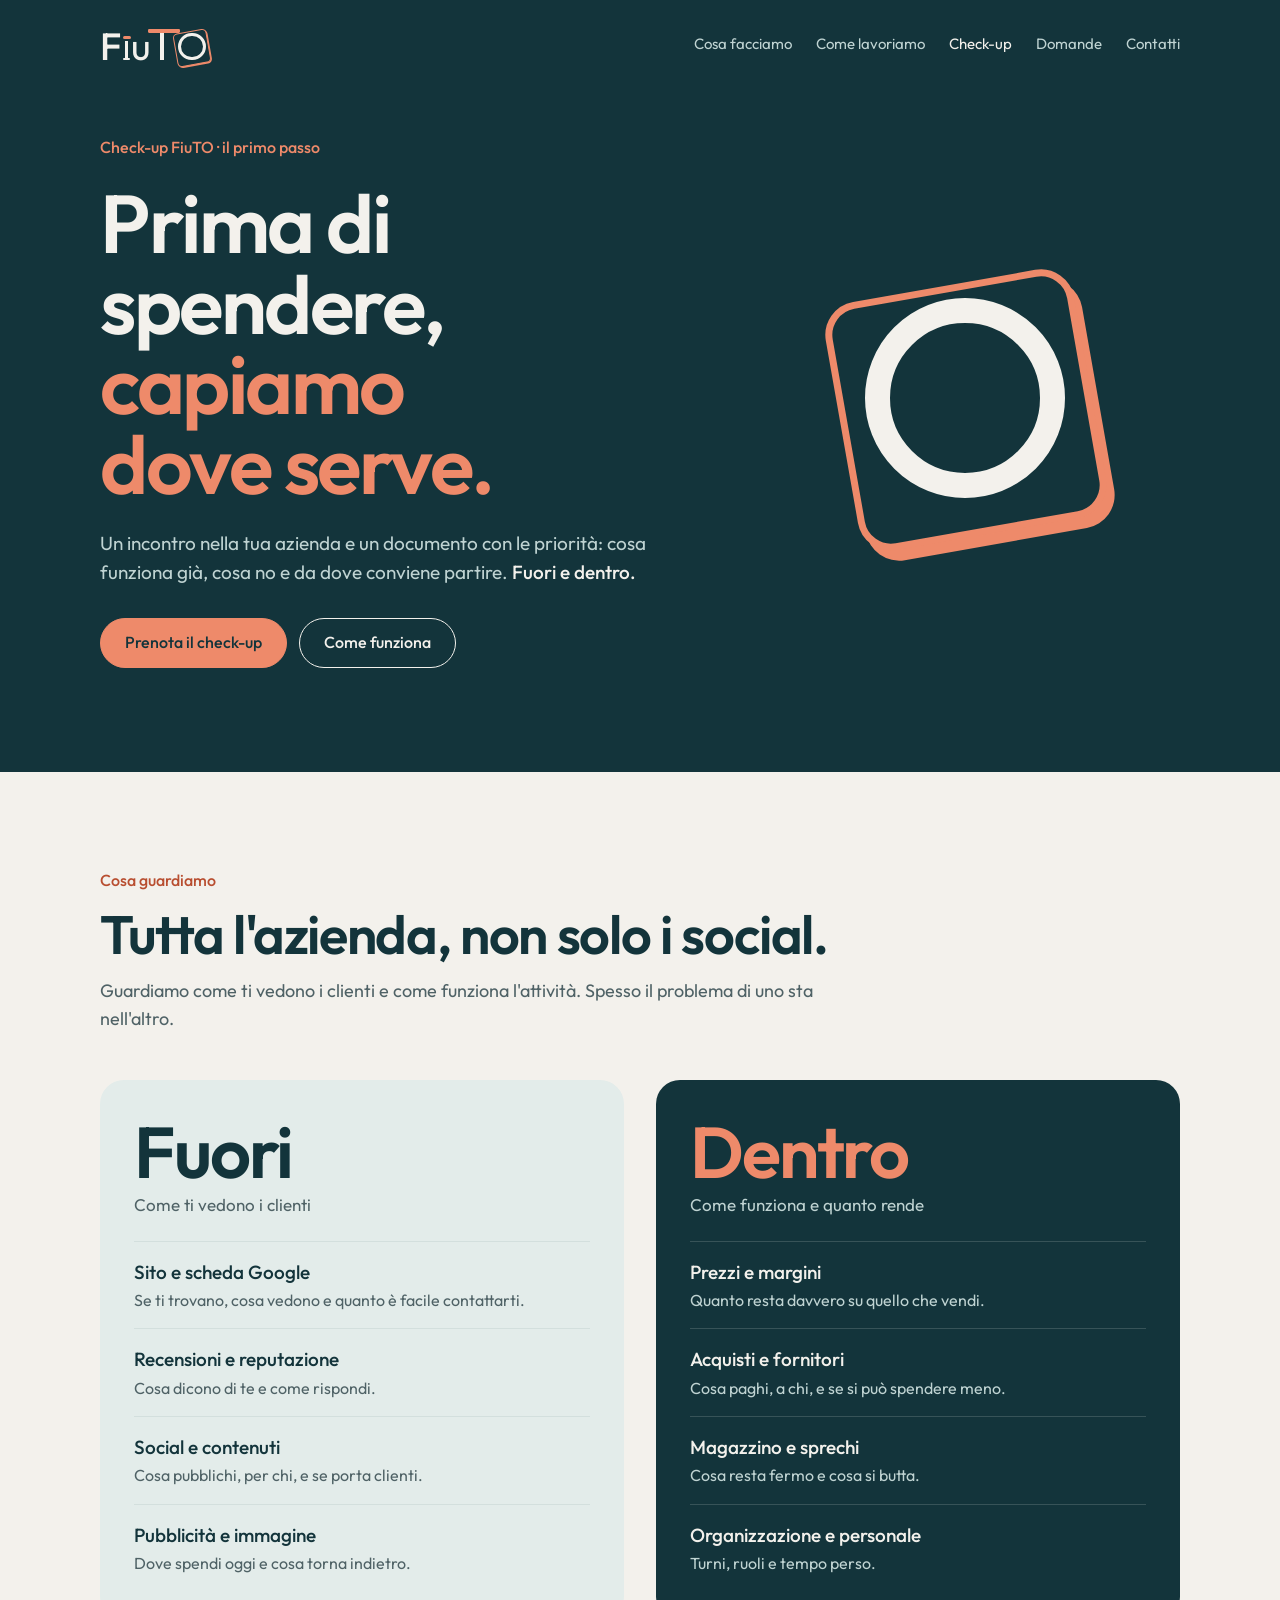
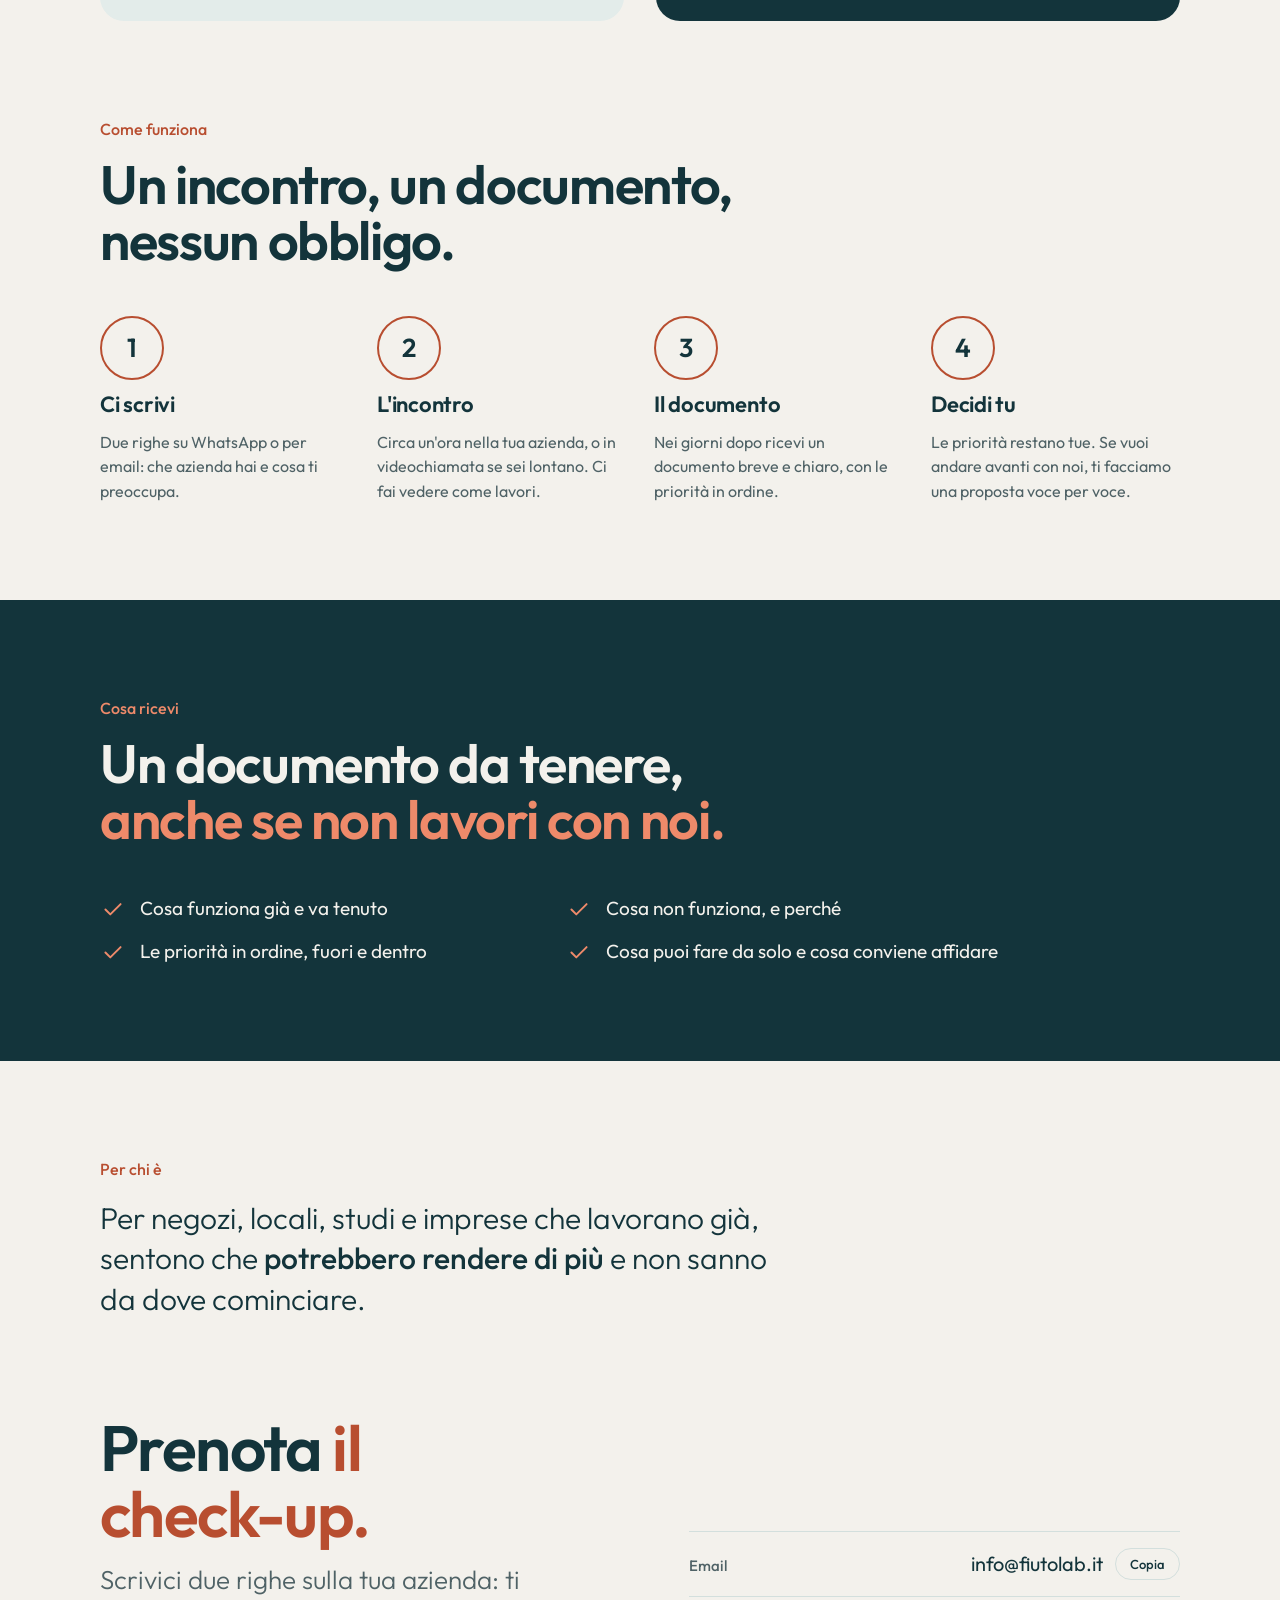
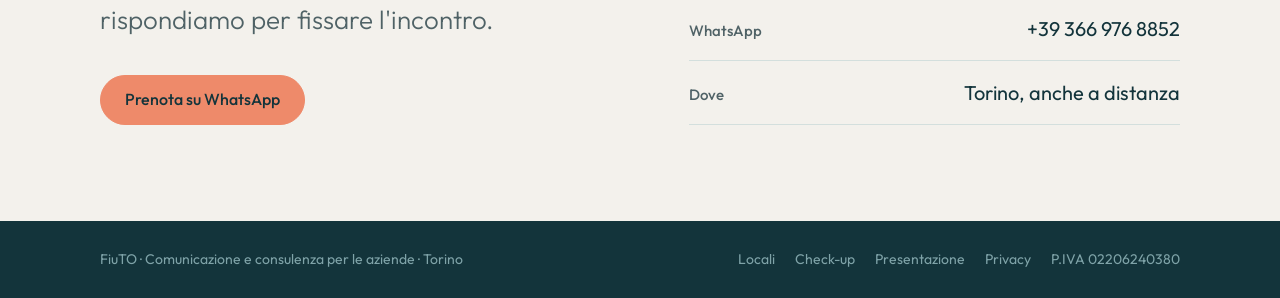
==== check-up/index.html @ 60f0b18d "Add files via upload" ====
<!doctype html>
<html lang="it">
<head>
<meta charset="utf-8">
<meta name="viewport" content="width=device-width, initial-scale=1, viewport-fit=cover">
<title>Check-up FiuTO · Il primo passo per la tua azienda</title>
<meta name="description" content="Il check-up FiuTO: un incontro nella tua azienda e un documento con le priorità. Cosa funziona, cosa no e da dove partire, fuori e dentro.">
<meta name="robots" content="index, follow">
<link rel="canonical" href="https://fiutolab.it/check-up/">
<link rel="icon" href="/favicon.svg" type="image/svg+xml">
<link rel="apple-touch-icon" href="/apple-touch-icon.png">
<meta name="theme-color" content="#13343B">
<meta property="og:type" content="website">
<meta property="og:locale" content="it_IT">
<meta property="og:site_name" content="FiuTO">
<meta property="og:title" content="Check-up FiuTO · Prima di spendere, capiamo dove serve">
<meta property="og:description" content="Un incontro nella tua azienda e un documento con le priorità: cosa funziona, cosa no e da dove partire.">
<meta property="og:url" content="https://fiutolab.it/check-up/">
<meta property="og:image" content="https://fiutolab.it/og-image.png">
<meta property="og:image:width" content="1200">
<meta property="og:image:height" content="630">
<meta name="twitter:card" content="summary_large_image">
<link rel="preconnect" href="https://fonts.bunny.net">
<link href="https://fonts.bunny.net/css?family=outfit:300,400,500,600&display=swap" rel="stylesheet">
<link rel="stylesheet" href="/style.css">
<script data-goatcounter="https://fiutolab.goatcounter.com/count" async src="//gc.zgo.at/count.js"></script>
</head>
<body>
<div class="on-petrol">
<header class="site-header" id="top">
  <div class="wrap">
    <a class="logo" href="/" aria-label="FiuTO, torna alla home">F<span class="lg-i" aria-hidden="true"><span class="stem"></span><span class="base"></span><span class="seat"></span></span><span class="u">u</span><span class="lg-t" aria-hidden="true"><span class="stem"></span><span class="plank"></span></span><span class="lg-o" aria-hidden="true"><span class="shadow"></span><span class="mat"></span><span class="ring"></span></span></a>
    <nav class="nav" aria-label="Pagine">
      <a href="/#fuori-dentro">Cosa facciamo</a>
      <a href="/#metodo">Come lavoriamo</a>
      <a href="/check-up/" aria-current="page">Check-up</a>
      <a href="/#domande">Domande</a>
      <a href="/#contatti">Contatti</a>
    </nav>
    <a class="btn btn-coral btn-sm header-cta" href="https://wa.me/393669768852?text=Ciao%20FiuTO%2C%20vorrei%20prenotare%20il%20check-up" target="_blank" rel="noopener" data-goatcounter-click="WhatsApp · check-up · testata">Prenota</a>
  </div>
</header>

<section class="hero" id="hero">
  <div class="wrap">
    <div class="hero-text">
      <p class="eyebrow">Check-up FiuTO · il primo passo</p>
      <h1>Prima di spendere, <span>capiamo dove serve.</span></h1>
      <p class="intro">Un incontro nella tua azienda e un documento con le priorità: cosa funziona già, cosa no e da dove conviene partire. <strong>Fuori e dentro.</strong></p>
      <div class="actions">
        <a class="btn btn-coral" href="https://wa.me/393669768852?text=Ciao%20FiuTO%2C%20vorrei%20prenotare%20il%20check-up" target="_blank" rel="noopener" data-goatcounter-click="WhatsApp · check-up · apertura">Prenota il check-up</a>
        <a class="btn btn-ghost" href="#come-funziona">Come funziona</a>
      </div>
    </div>
    <div class="hero-mark" aria-hidden="true">
      <span class="lg-o"><span class="shadow"></span><span class="mat"></span><span class="ring"></span></span>
    </div>
  </div>
</section>
</div>

<main>
  <section class="section" id="cosa-guardiamo">
    <div class="wrap">
      <div class="section-head">
        <p class="eyebrow">Cosa guardiamo</p>
        <h2>Tutta l'azienda, non solo i social.</h2>
        <p class="lead">Guardiamo come ti vedono i clienti e come funziona l'attività. Spesso il problema di uno sta nell'altro.</p>
      </div>
      <div class="split">
        <div class="side side-fuori">
          <div class="side-title"><span class="big">Fuori</span><span class="sub">Come ti vedono i clienti</span></div>
          <ul class="svc">
            <li><b>Sito e scheda Google</b><span>Se ti trovano, cosa vedono e quanto è facile contattarti.</span></li>
            <li><b>Recensioni e reputazione</b><span>Cosa dicono di te e come rispondi.</span></li>
            <li><b>Social e contenuti</b><span>Cosa pubblichi, per chi, e se porta clienti.</span></li>
            <li><b>Pubblicità e immagine</b><span>Dove spendi oggi e cosa torna indietro.</span></li>
          </ul>
        </div>
        <div class="side side-dentro">
          <div class="side-title"><span class="big">Dentro</span><span class="sub">Come funziona e quanto rende</span></div>
          <ul class="svc">
            <li><b>Prezzi e margini</b><span>Quanto resta davvero su quello che vendi.</span></li>
            <li><b>Acquisti e fornitori</b><span>Cosa paghi, a chi, e se si può spendere meno.</span></li>
            <li><b>Magazzino e sprechi</b><span>Cosa resta fermo e cosa si butta.</span></li>
            <li><b>Organizzazione e personale</b><span>Turni, ruoli e tempo perso.</span></li>
          </ul>
        </div>
      </div>
    </div>
  </section>

  <section class="section" id="come-funziona" style="padding-top: 0">
    <div class="wrap">
      <div class="section-head">
        <p class="eyebrow">Come funziona</p>
        <h2>Un incontro, un documento, nessun obbligo.</h2>
      </div>
      <ol class="steps">
        <li><span class="num">1</span><h3>Ci scrivi</h3><p>Due righe su WhatsApp o per email: che azienda hai e cosa ti preoccupa.</p></li>
        <li><span class="num">2</span><h3>L'incontro</h3><p>Circa un'ora nella tua azienda, o in videochiamata se sei lontano. Ci fai vedere come lavori.</p></li>
        <li><span class="num">3</span><h3>Il documento</h3><p>Nei giorni dopo ricevi un documento breve e chiaro, con le priorità in ordine.</p></li>
        <li><span class="num">4</span><h3>Decidi tu</h3><p>Le priorità restano tue. Se vuoi andare avanti con noi, ti facciamo una proposta voce per voce.</p></li>
      </ol>
    </div>
  </section>

  <section class="section on-petrol" id="cosa-ricevi">
    <div class="wrap">
      <div class="section-head">
        <p class="eyebrow">Cosa ricevi</p>
        <h2>Un documento da tenere, <span>anche se non lavori con noi.</span></h2>
      </div>
      <ul class="receive">
        <li><svg viewBox="0 0 24 24" fill="none" stroke-width="1.8" stroke-linecap="round" stroke-linejoin="round" aria-hidden="true"><path d="M5 12.5l4.5 4.5L19 7.5"/></svg><span>Cosa funziona già e va tenuto</span></li>
        <li><svg viewBox="0 0 24 24" fill="none" stroke-width="1.8" stroke-linecap="round" stroke-linejoin="round" aria-hidden="true"><path d="M5 12.5l4.5 4.5L19 7.5"/></svg><span>Cosa non funziona, e perché</span></li>
        <li><svg viewBox="0 0 24 24" fill="none" stroke-width="1.8" stroke-linecap="round" stroke-linejoin="round" aria-hidden="true"><path d="M5 12.5l4.5 4.5L19 7.5"/></svg><span>Le priorità in ordine, fuori e dentro</span></li>
        <li><svg viewBox="0 0 24 24" fill="none" stroke-width="1.8" stroke-linecap="round" stroke-linejoin="round" aria-hidden="true"><path d="M5 12.5l4.5 4.5L19 7.5"/></svg><span>Cosa puoi fare da solo e cosa conviene affidare</span></li>
      </ul>
    </div>
  </section>

  <section class="section" id="per-chi">
    <div class="wrap">
      <div class="section-head tight">
        <p class="eyebrow">Per chi è</p>
      </div>
      <p class="for-who">Per negozi, locali, studi e imprese che lavorano già, sentono che <strong>potrebbero rendere di più</strong> e non sanno da dove cominciare.</p>
    </div>
  </section>

  <section class="contact" id="contatti" style="padding-top: 0">
    <div class="wrap">
      <div>
        <h2>Prenota <span>il check-up.</span></h2>
        <p class="offer">Scrivici due righe sulla tua azienda: ti rispondiamo per fissare l'incontro.</p>
        <div class="actions">
          <a class="btn btn-coral" href="https://wa.me/393669768852?text=Ciao%20FiuTO%2C%20vorrei%20prenotare%20il%20check-up" target="_blank" rel="noopener" data-goatcounter-click="WhatsApp · check-up · contatti">Prenota su WhatsApp</a>
        </div>
      </div>
      <ul class="contact-list">
        <li>
          <span class="k">Email</span>
          <span class="v"><a href="mailto:info@fiutolab.it?subject=Check-up%20FiuTO" id="email-addr" data-goatcounter-click="Email · check-up">info@fiutolab.it</a><button class="copy" type="button" id="copy-email" data-goatcounter-click="Copia email · check-up" data-copy="info@fiutolab.it">Copia</button></span>
        </li>
        <li>
          <span class="k">WhatsApp</span>
          <span class="v"><a href="https://wa.me/393669768852?text=Ciao%20FiuTO%2C%20vorrei%20prenotare%20il%20check-up" target="_blank" rel="noopener" data-goatcounter-click="WhatsApp · check-up · numero">+39 366 976 8852</a></span>
        </li>
        <li>
          <span class="k">Dove</span>
          <span class="v">Torino, anche a distanza</span>
        </li>
      </ul>
    </div>
  </section>
</main>

<footer class="site-footer on-petrol">
  <div class="wrap">
    <span>FiuTO · Comunicazione e consulenza per le aziende · Torino</span>
    <nav aria-label="Altre pagine"><a href="/locali/">Locali</a><a href="/check-up/">Check-up</a><a href="/presentazione/">Presentazione</a><a href="/privacy/">Privacy</a><span>P.IVA 02206240380</span></nav>
  </div>
</footer>

<a class="wa-float" id="wa-float" href="https://wa.me/393669768852?text=Ciao%20FiuTO%2C%20vorrei%20prenotare%20il%20check-up" target="_blank" rel="noopener" aria-label="Prenota il check-up su WhatsApp" data-goatcounter-click="WhatsApp · check-up · pulsante fisso"><svg viewBox="0 0 24 24" fill="none" stroke="currentColor" stroke-width="1.8" stroke-linecap="round" stroke-linejoin="round" aria-hidden="true"><path d="M20.5 11.6a8.4 8.4 0 0 1-12.4 7.4L3.5 20.5l1.5-4.4a8.4 8.4 0 1 1 15.5-4.5z"/><path d="M9 8.6c.2-.4.5-.5.8-.5h.5l1 2.2-.6.8a5.6 5.6 0 0 0 2.5 2.5l.8-.6 2.2 1v.5c0 .3-.1.6-.5.8-1.6.9-6.6-2.5-6.7-6.7z"/></svg>Prenota</a>

<script>
(function () {
  var btn = document.getElementById('copy-email');
  if (!btn) return;
  btn.addEventListener('click', function () {
    var text = btn.getAttribute('data-copy');
    var done = function () {
      btn.textContent = 'Copiato';
      setTimeout(function () { btn.textContent = 'Copia'; }, 1800);
    };
    var fallback = function () {
      var el = document.getElementById('email-addr');
      var range = document.createRange();
      range.selectNodeContents(el);
      var sel = window.getSelection();
      sel.removeAllRanges();
      sel.addRange(range);
      btn.textContent = 'Selezionato';
      setTimeout(function () { btn.textContent = 'Copia'; }, 1800);
    };
    try {
      if (navigator.clipboard && navigator.clipboard.writeText) {
        navigator.clipboard.writeText(text).then(done, fallback);
      } else {
        fallback();
      }
    } catch (e) { fallback(); }
  });
})();
(function () {
  var fab = document.getElementById('wa-float');
  var hero = document.getElementById('hero');
  var contact = document.getElementById('contatti');
  if (!fab || !hero || !contact || !('IntersectionObserver' in window)) { if (fab) fab.classList.add('show'); return; }
  var heroVisible = true, contactVisible = false;
  function update() { fab.classList.toggle('show', !heroVisible && !contactVisible); }
  new IntersectionObserver(function (e) { heroVisible = e[0].isIntersecting; update(); }).observe(hero);
  new IntersectionObserver(function (e) { contactVisible = e[0].isIntersecting; update(); }).observe(contact);
})();
</script>
</body>
</html>
---- style.css ----
:root {
  --bg: #F3F1EC;
  --surface: #E3ECEA;
  --fg: #13343B;
  --muted: #4F6266;
  --line: #D3DFDD;
  --accent: #B84E30;
  --petrol: #13343B;
  --petrol-2: #1E4A52;
  --on-petrol: #F3F1EC;
  --on-petrol-muted: #BFD3D2;
  --on-petrol-faint: #7FA3A8;
  --coral: #EE8A6A;
  --coral-strong: #E0734F;
  --font: 'Outfit', 'Avenir Next', 'Segoe UI', sans-serif;
}
@media (prefers-color-scheme: dark) {
  :root:not([data-theme="light"]) {
    --bg: #0E272D; --surface: #183E45; --fg: #F3F1EC; --muted: #BFD3D2; --line: #2A5058;
    --accent: #EE8A6A; --petrol: #13343B; --petrol-2: #1E4A52;
    color-scheme: dark;
  }
}
:root[data-theme="dark"] {
  --bg: #0E272D; --surface: #183E45; --fg: #F3F1EC; --muted: #BFD3D2; --line: #2A5058;
  --accent: #EE8A6A; --petrol: #13343B; --petrol-2: #1E4A52;
  color-scheme: dark;
}

* { box-sizing: border-box; }
html { scroll-behavior: smooth; }
body { margin: 0; background: var(--bg); color: var(--fg); font-family: var(--font); font-size: 17px; line-height: 1.55; -webkit-font-smoothing: antialiased; }
a { color: inherit; }
a:focus-visible, button:focus-visible { outline: 2px solid var(--coral); outline-offset: 3px; border-radius: 4px; }
.wrap { max-width: 1120px; margin: 0 auto; padding-inline: 20px; }
h1, h2, h3 { font-family: var(--font); text-wrap: balance; margin: 0; }
p { margin: 0; }
.eyebrow { font-size: 16px; font-weight: 500; color: var(--accent); }
.on-petrol .eyebrow { color: var(--coral); }

/* ---------- Logo (costruito in CSS) ---------- */
.logo {
  --logo-accent: var(--coral-strong); --logo-bg: var(--bg);
  font-weight: 500; line-height: 1; letter-spacing: -0.02em; white-space: nowrap; color: var(--fg);
  display: inline-block; padding-top: 0.12em; text-decoration: none;
}
.on-petrol .logo, .on-petrol .lg-o { --logo-accent: var(--coral); --logo-bg: var(--petrol); color: var(--on-petrol); }
.logo .u { font-weight: 400; }
.lg-i, .lg-t, .lg-o { position: relative; display: inline-block; }
.lg-i span, .lg-t span, .lg-o span { position: absolute; display: block; }
.lg-i { width: 0.26em; height: 0.64em; height: calc(1ex + 0.14em); margin: 0 -0.02em 0 0.01em; }
.lg-i .stem { left: 0.085em; bottom: 0; width: 0.09em; height: 0.5em; height: 1ex; background: currentColor; }
.lg-i .base { left: 0.035em; bottom: 0; width: 0.19em; height: 0.03em; border-radius: 999px; background: currentColor; }
.lg-i .seat { left: 0.04em; top: 0; width: 0.2em; height: 0.07em; border-radius: 999px; background: var(--logo-accent); }
.lg-t { width: 0.62em; height: 0.81em; height: calc(1cap + 0.11em); margin-right: -0.02em; }
.lg-t .stem { left: 0.26em; bottom: 0; width: 0.1em; height: 0.7em; height: 1cap; background: currentColor; }
.lg-t .plank { left: -0.04em; top: 0; width: 0.82em; height: 0.11em; border-radius: 0.03em; background: var(--logo-accent); }
.lg-o { --logo-accent: var(--coral-strong); --logo-bg: var(--bg); width: 0.72em; height: 0.72em; width: calc(1cap + 0.02em); height: calc(1cap + 0.02em); margin: 0 0.14em -0.01em 0.15em; }
.lg-o .shadow { left: -0.06em; top: -0.015em; width: 0.9em; height: 0.9em; border-radius: 0.12em; background: var(--logo-accent); transform: rotate(-10deg); }
.lg-o .mat { left: -0.09em; top: -0.05em; width: 0.9em; height: 0.9em; border: 0.025em solid var(--logo-accent); border-radius: 0.12em; background: var(--logo-bg); transform: rotate(-10deg); }
.lg-o .ring { inset: 0; border: 0.09em solid currentColor; border-radius: 50%; }

/* ---------- Superfici ---------- */
.on-petrol { background: var(--petrol); color: var(--on-petrol); }

/* ---------- Header ---------- */
.site-header { padding-block: 22px; }
.site-header .wrap { display: flex; align-items: center; justify-content: space-between; gap: 16px 32px; flex-wrap: wrap; }
.site-header .logo { font-size: 38px; }
.nav { display: flex; gap: 6px 24px; flex-wrap: wrap; font-size: 15px; }
.nav a { text-decoration: none; color: var(--on-petrol-muted); }
.nav a:hover { color: var(--coral); }

/* ---------- Hero ---------- */
.hero { padding-block: 48px 104px; }
.hero .wrap { display: grid; grid-template-columns: minmax(0, 1.4fr) minmax(0, 1fr); gap: 48px; align-items: center; }
.hero-text { display: flex; flex-direction: column; gap: 24px; min-width: 0; }
.hero h1 { font-weight: 600; font-size: clamp(42px, 6.6vw, 82px); line-height: 0.98; letter-spacing: -0.03em; }
.hero h1 span { color: var(--coral); }
.hero .intro { max-width: 56ch; color: var(--on-petrol-muted); font-size: 19px; }
.hero .intro strong { color: var(--on-petrol); font-weight: 500; }
.actions { display: flex; flex-wrap: wrap; gap: 12px; padding-top: 6px; }
.btn { display: inline-flex; align-items: center; min-height: 50px; padding: 0 24px; border-radius: 999px; font-family: var(--font); font-size: 16px; font-weight: 500; text-decoration: none; border: 1.5px solid currentColor; cursor: pointer; }
.btn-coral { background: var(--coral); border-color: var(--coral); color: var(--petrol); }
.btn-coral:hover { background: #F4A487; border-color: #F4A487; }
.btn-ghost { background: transparent; }
.btn-ghost:hover { color: var(--coral); }
.hero-mark { display: flex; justify-content: center; align-items: center; min-width: 0; }
.hero-mark .lg-o { font-size: clamp(170px, 24vw, 280px); margin: 0.08em 0.1em 0.1em; transition: transform 0.5s ease; }
.hero-mark:hover .lg-o { transform: rotate(-6deg); }

/* ---------- Sezioni ---------- */
.section { padding-block: 96px; }
.section-head { display: flex; flex-direction: column; gap: 14px; max-width: 780px; margin-bottom: 48px; }
.section-head h2 { font-weight: 600; font-size: clamp(32px, 4.6vw, 54px); line-height: 1.04; letter-spacing: -0.025em; }
.section-head h2 span { color: var(--muted); }
.on-petrol .section-head h2 span { color: var(--coral); }
.section-head .lead { color: var(--muted); max-width: 60ch; font-size: 18px; }
.on-petrol .section-head .lead { color: var(--on-petrol-muted); }

/* Problema */
.cards3 { display: grid; grid-template-columns: repeat(3, minmax(0, 1fr)); gap: 20px; }
.card-dark { background: var(--petrol); color: var(--on-petrol); border-radius: 20px; padding: 30px 28px 32px; display: flex; flex-direction: column; gap: 12px; min-width: 0; }
.card-dark h3 { font-weight: 500; font-size: 24px; }
.card-dark p { color: var(--on-petrol-muted); }
.card-dark svg { width: 40px; height: 40px; stroke: var(--coral); }
.answer { margin-top: 40px; display: flex; flex-direction: column; gap: 8px; border-left: 4px solid var(--accent); padding-left: 24px; max-width: 760px; }
.answer h3 { font-weight: 600; font-size: clamp(24px, 3vw, 32px); letter-spacing: -0.015em; line-height: 1.15; }
.answer p { color: var(--muted); font-size: 18px; }
.coral-word { color: var(--accent); }

/* Fuori e dentro */
.split { display: grid; grid-template-columns: minmax(0, 1fr) minmax(0, 1fr); gap: 32px; align-items: stretch; }
.side { border-radius: 24px; padding: 36px 34px 30px; min-width: 0; }
.side-fuori { background: var(--surface); }
.side-dentro { background: var(--petrol); color: var(--on-petrol); }
.side-title { display: flex; flex-direction: column; gap: 4px; padding-bottom: 18px; margin-bottom: 4px; }
.side-title .big { font-weight: 600; font-size: clamp(48px, 6vw, 72px); line-height: 1; letter-spacing: -0.03em; }
.side-dentro .side-title .big { color: var(--coral); }
.side-title .sub { font-size: 17px; color: var(--muted); }
.side-dentro .side-title .sub { color: var(--on-petrol-muted); }
.svc { list-style: none; margin: 0; padding: 0; }
.svc li { display: flex; flex-direction: column; gap: 2px; padding-block: 16px; border-top: 1px solid var(--line); min-width: 0; }
.side-dentro .svc li { border-top-color: rgba(243, 241, 236, 0.16); }
.svc b { font-weight: 500; font-size: 19px; }
.svc span { color: var(--muted); font-size: 16px; line-height: 1.45; }
.side-dentro .svc span { color: var(--on-petrol-muted); }
.locali { margin-top: 28px; color: var(--muted); max-width: 70ch; }
.locali strong { color: var(--fg); font-weight: 500; }

/* Cosa misuriamo */
.measure { display: grid; grid-template-columns: minmax(0, 0.8fr) minmax(0, 1fr) minmax(0, 1fr); gap: 20px; align-items: stretch; }
.struck { list-style: none; margin: 0; padding: 0; display: flex; flex-direction: column; justify-content: center; gap: 6px; }
.struck li { font-size: clamp(28px, 3.2vw, 38px); font-weight: 500; color: var(--on-petrol-faint); text-decoration: line-through; text-decoration-color: var(--coral); text-decoration-thickness: 3px; }
.metric { background: var(--petrol-2); border-radius: 20px; padding: 30px 28px 32px; display: flex; flex-direction: column; gap: 10px; min-width: 0; }
.metric .sign { font-size: 72px; font-weight: 600; line-height: 1; color: var(--coral); }
.metric h3 { font-weight: 600; font-size: clamp(24px, 2.6vw, 30px); line-height: 1.15; }
.metric p { color: var(--on-petrol-muted); }

/* Come lavoriamo */
.steps { list-style: none; margin: 0; padding: 0; display: grid; grid-template-columns: repeat(4, minmax(0, 1fr)); gap: 28px; }
.steps li { display: flex; flex-direction: column; gap: 12px; min-width: 0; }
.steps .num { width: 64px; height: 64px; border-radius: 50%; border: 2px solid var(--accent); display: grid; place-items: center; font-size: 26px; font-weight: 600; color: var(--fg); }
.steps h3 { font-weight: 600; font-size: 22px; letter-spacing: -0.01em; line-height: 1.15; }
.steps p { color: var(--muted); font-size: 16px; }

/* Pacchetti */
.packs { display: grid; grid-template-columns: repeat(4, minmax(0, 1fr)); gap: 18px; }
.pack { display: flex; flex-direction: column; gap: 10px; background: var(--surface); border-radius: 20px; padding: 26px 24px 28px; min-width: 0; }
.pack .tag { font-size: 14px; font-weight: 600; color: var(--accent); }
.pack h3 { font-weight: 600; font-size: 24px; letter-spacing: -0.015em; line-height: 1.1; }
.pack p { color: var(--muted); font-size: 16px; }
.pack.first { background: var(--petrol); color: var(--on-petrol); }
.pack.first p { color: var(--on-petrol-muted); }
.pack.first .tag { align-self: flex-start; background: var(--coral); color: var(--petrol); padding: 4px 12px; border-radius: 999px; }
.packs-note { margin-top: 28px; color: var(--accent); max-width: 62ch; font-size: 18px; }

/* Perché */
.why { display: grid; grid-template-columns: repeat(3, minmax(0, 1fr)); gap: 20px; }
.why > div { display: flex; flex-direction: column; gap: 10px; background: var(--petrol-2); border-radius: 20px; padding: 30px 28px 32px; min-width: 0; }
.why svg { width: 40px; height: 40px; stroke: var(--coral); }
.why h3 { font-weight: 600; font-size: 26px; letter-spacing: -0.01em; }
.why p { color: var(--on-petrol-muted); }

/* Contatti */
.contact { padding-block: 96px; }
.contact .wrap { display: grid; grid-template-columns: minmax(0, 1.1fr) minmax(0, 1fr); gap: 48px; align-items: end; }
.contact h2 { font-weight: 600; font-size: clamp(36px, 5.2vw, 64px); line-height: 1.02; letter-spacing: -0.025em; }
.contact h2 span { color: var(--accent); }
.contact .offer { font-weight: 300; font-size: clamp(20px, 2.4vw, 26px); color: var(--muted); margin-top: 14px; max-width: 30ch; }
.contact-list { list-style: none; margin: 0; padding: 0; display: flex; flex-direction: column; }
.contact-list li { display: flex; flex-wrap: wrap; align-items: baseline; justify-content: space-between; gap: 6px 16px; padding-block: 16px; border-bottom: 1px solid var(--line); }
.contact-list li:first-child { border-top: 1px solid var(--line); }
.contact-list .k { font-size: 15px; font-weight: 500; color: var(--muted); }
.contact-list .v { font-size: 20px; font-weight: 400; display: flex; align-items: center; gap: 12px; flex-wrap: wrap; min-width: 0; overflow-wrap: anywhere; }
.contact-list .v a { text-decoration: none; }
.contact-list .v a:hover { color: var(--accent); }
.copy { font-family: var(--font); font-size: 13px; font-weight: 500; background: transparent; color: var(--fg); border: 1px solid var(--line); border-radius: 999px; padding: 6px 14px; min-height: 32px; cursor: pointer; }
.copy:hover { border-color: var(--accent); color: var(--accent); }

.site-footer { padding-block: 28px; font-size: 14px; color: var(--on-petrol-faint); }
.site-footer .wrap { display: flex; justify-content: space-between; gap: 8px 24px; flex-wrap: wrap; }

@media (max-width: 900px) {
  .hero .wrap, .split, .contact .wrap, .measure { grid-template-columns: minmax(0, 1fr); }
  .hero-mark { order: -1; justify-content: flex-start; }
  .hero-mark .lg-o { font-size: 140px; margin-left: 0.12em; }
  .packs, .steps { grid-template-columns: repeat(2, minmax(0, 1fr)); }
  .why, .cards3 { grid-template-columns: minmax(0, 1fr); }
  .struck { flex-direction: row; flex-wrap: wrap; justify-content: flex-start; gap: 4px 20px; }
}
@media (max-width: 560px) {
  body { font-size: 16px; }
  .site-header .logo { font-size: 32px; }
  .nav { gap: 6px 16px; font-size: 14px; }
  .hero { padding-block: 24px 72px; }
  .section, .contact { padding-block: 64px; }
  .packs, .steps { grid-template-columns: minmax(0, 1fr); }
  .side { padding: 28px 22px 22px; }
}
@media (prefers-reduced-motion: reduce) {
  html { scroll-behavior: auto; }
  .hero-mark .lg-o { transition: none; }
  .hero-mark:hover .lg-o { transform: none; }
}

/* ---------- Aggiunte: menu mobile, check-up, domande, WhatsApp ---------- */
.header-cta { display: none; }
.btn-sm { min-height: 40px; padding: 0 16px; font-size: 14px; }
.nav a[aria-current="page"] { color: var(--on-petrol); }
@media (max-width: 720px) {
  .nav { display: none; }
  .header-cta { display: inline-flex; }
}
@media (max-width: 560px) {
  .hero-mark { display: none; }
}

.pack-link { margin-top: auto; padding-top: 8px; font-weight: 500; color: var(--coral); text-decoration: none; }
.pack-link:hover { text-decoration: underline; text-underline-offset: 3px; }

/* Domande frequenti */
.faq { display: flex; flex-direction: column; max-width: 820px; border-top: 1px solid var(--line); }
.faq details { border-bottom: 1px solid var(--line); }
.faq summary { list-style: none; cursor: pointer; display: flex; justify-content: space-between; align-items: center; gap: 16px; padding-block: 20px; font-size: 20px; font-weight: 500; line-height: 1.3; }
.faq summary::-webkit-details-marker { display: none; }
.faq summary::after { content: "+"; font-size: 30px; font-weight: 400; color: var(--accent); line-height: 1; flex: none; transition: transform 0.2s ease; }
.faq details[open] summary::after { transform: rotate(45deg); }
.faq summary:focus-visible { outline: 2px solid var(--coral); outline-offset: 4px; border-radius: 4px; }
.faq details p { color: var(--muted); padding-bottom: 22px; max-width: 64ch; }

/* Contatti */
.contact .actions { margin-top: 28px; }

/* Footer */
.site-footer nav { display: flex; flex-wrap: wrap; gap: 6px 20px; }
.site-footer a { color: inherit; text-decoration: none; }
.site-footer a:hover { color: var(--coral); }

/* Pulsante WhatsApp su telefono */
.wa-float {
  position: fixed; z-index: 30;
  right: max(16px, env(safe-area-inset-right, 0px));
  bottom: calc(16px + env(safe-area-inset-bottom, 0px));
  display: none; align-items: center; gap: 8px;
  min-height: 52px; padding: 0 20px 0 16px; border-radius: 999px;
  background: var(--coral); color: var(--petrol); font-weight: 500; font-size: 16px; text-decoration: none;
  box-shadow: 0 8px 24px rgba(10, 30, 35, 0.3);
  opacity: 0; transform: translateY(12px); pointer-events: none;
  transition: opacity 0.25s ease, transform 0.25s ease;
}
.wa-float svg { width: 22px; height: 22px; }
.wa-float.show { opacity: 1; transform: none; pointer-events: auto; }
@media (max-width: 720px) { .wa-float { display: inline-flex; } }
@media (prefers-reduced-motion: reduce) { .wa-float { transition: none; } .faq summary::after { transition: none; } }

/* Pagina check-up */
.receive { list-style: none; margin: 0; padding: 0; display: grid; grid-template-columns: repeat(2, minmax(0, 1fr)); gap: 16px 32px; max-width: 900px; }
.receive li { display: flex; gap: 14px; align-items: flex-start; font-size: 19px; line-height: 1.4; min-width: 0; }
.receive svg { width: 26px; height: 26px; flex: none; stroke: var(--coral); margin-top: 1px; }
.for-who { font-size: clamp(22px, 2.6vw, 30px); font-weight: 300; line-height: 1.35; max-width: 34ch; }
.for-who strong { font-weight: 500; }
.hero-note { font-size: 15px; color: var(--on-petrol-faint); }
@media (max-width: 720px) { .receive { grid-template-columns: minmax(0, 1fr); } }

/* Pagina 404 */
.notfound { min-height: 70vh; display: flex; align-items: center; }
.notfound > .wrap { width: 100%; }
.section-head.tight { margin-bottom: 16px; }

/* Pagina locali */
.signals { grid-template-columns: repeat(3, minmax(0, 1fr)); }
.signals .card-dark { justify-content: center; min-height: 140px; }
.signals .card-dark h3 { font-size: 21px; line-height: 1.3; }
.locali a { color: var(--accent); font-weight: 500; }
@media (max-width: 900px) { .signals { grid-template-columns: repeat(2, minmax(0, 1fr)); } }
@media (max-width: 560px) { .signals { grid-template-columns: minmax(0, 1fr); } .signals .card-dark { min-height: 0; } }

/* Pagina privacy */
.prose { max-width: 720px; display: flex; flex-direction: column; gap: 14px; }
.prose h2 { font-weight: 600; font-size: 24px; letter-spacing: -0.01em; margin-top: 22px; }
.prose h2:first-child { margin-top: 0; }
.prose p { color: var(--muted); }
.prose a { color: var(--accent); }
.prose .updated { margin-top: 24px; font-size: 14px; }
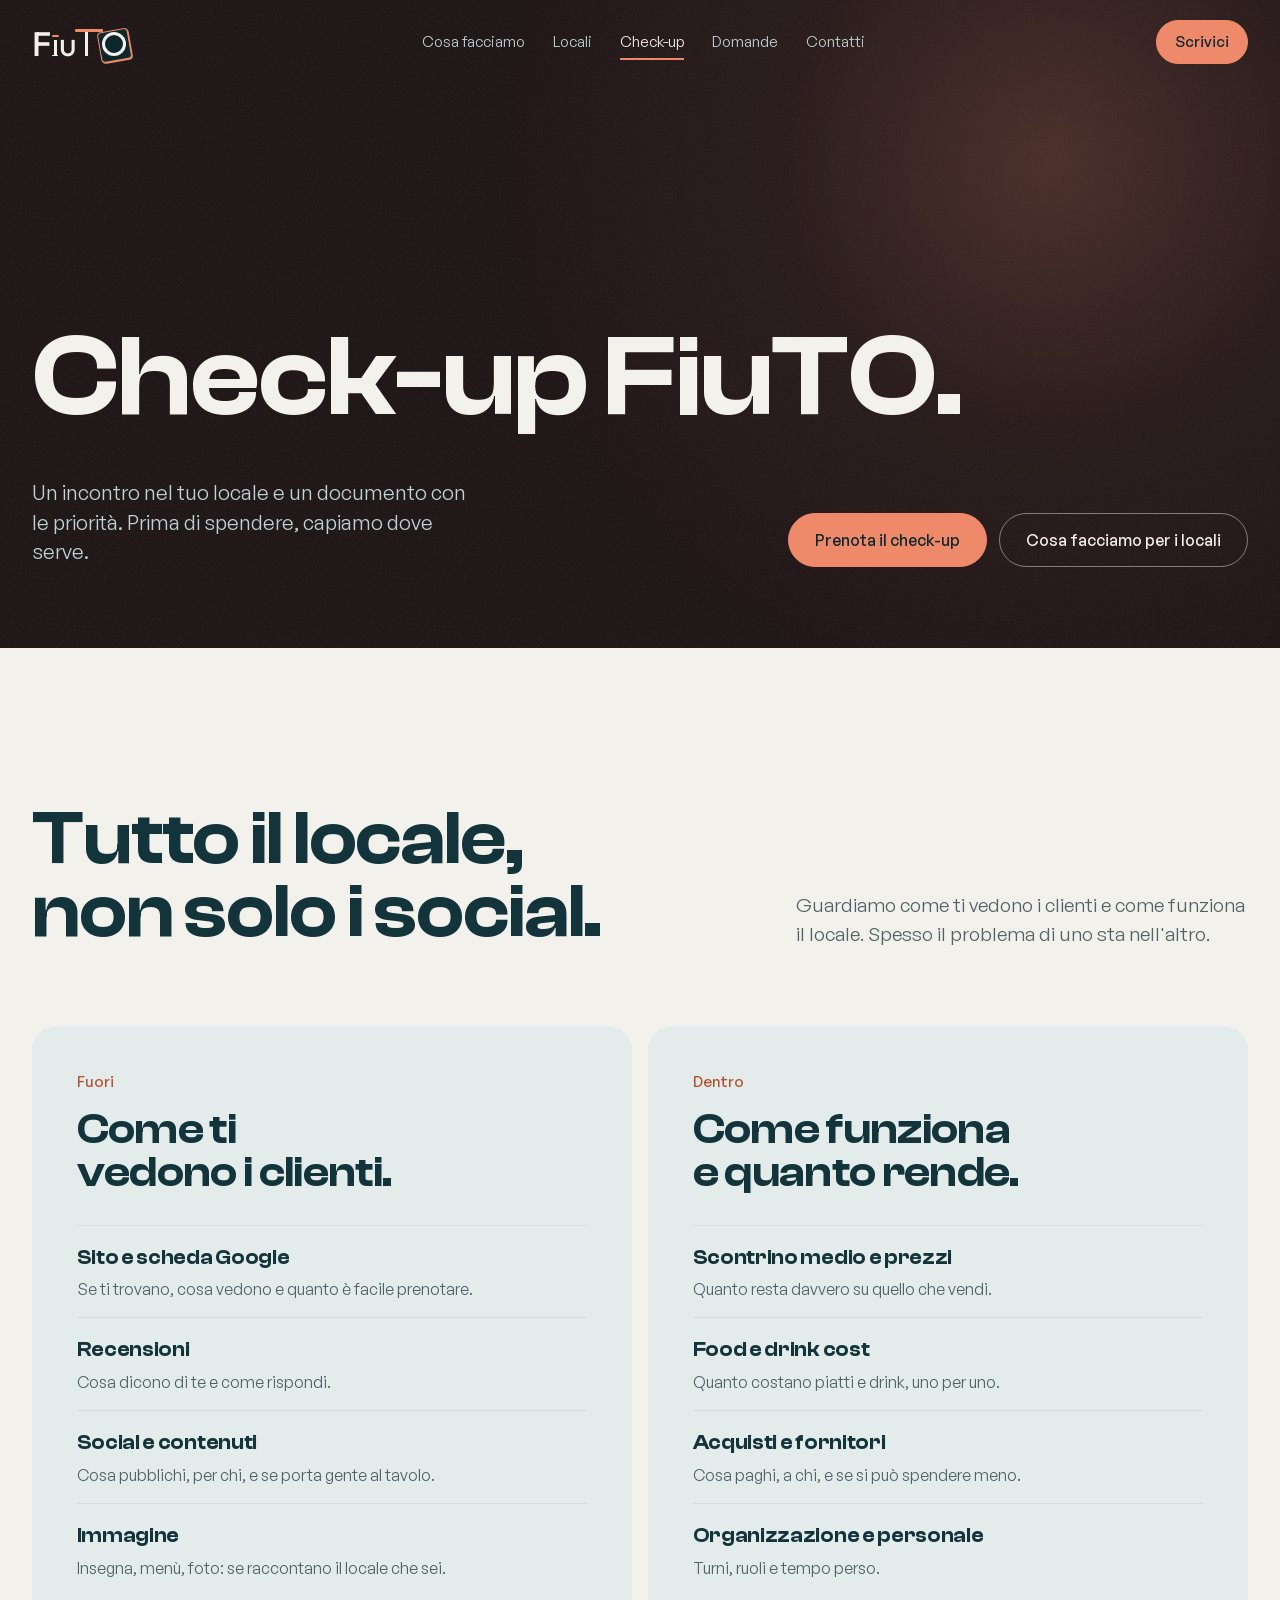
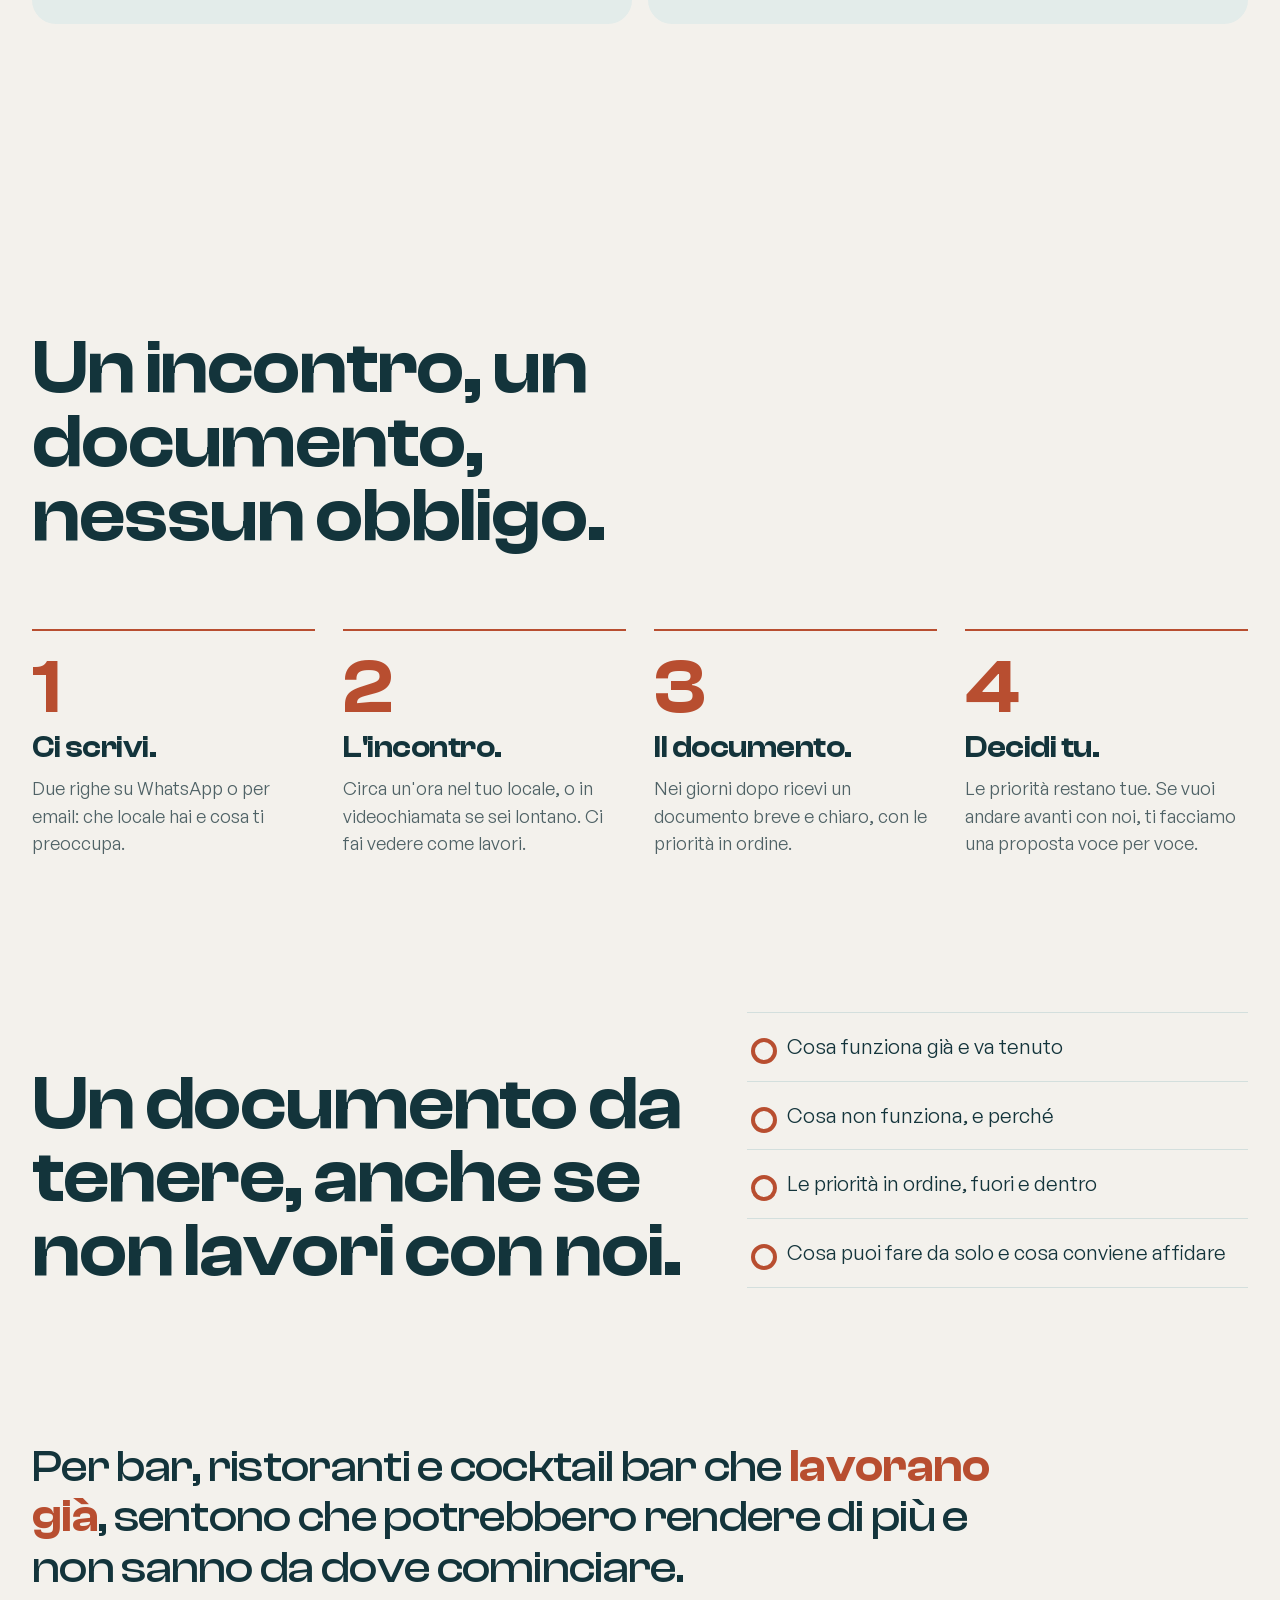
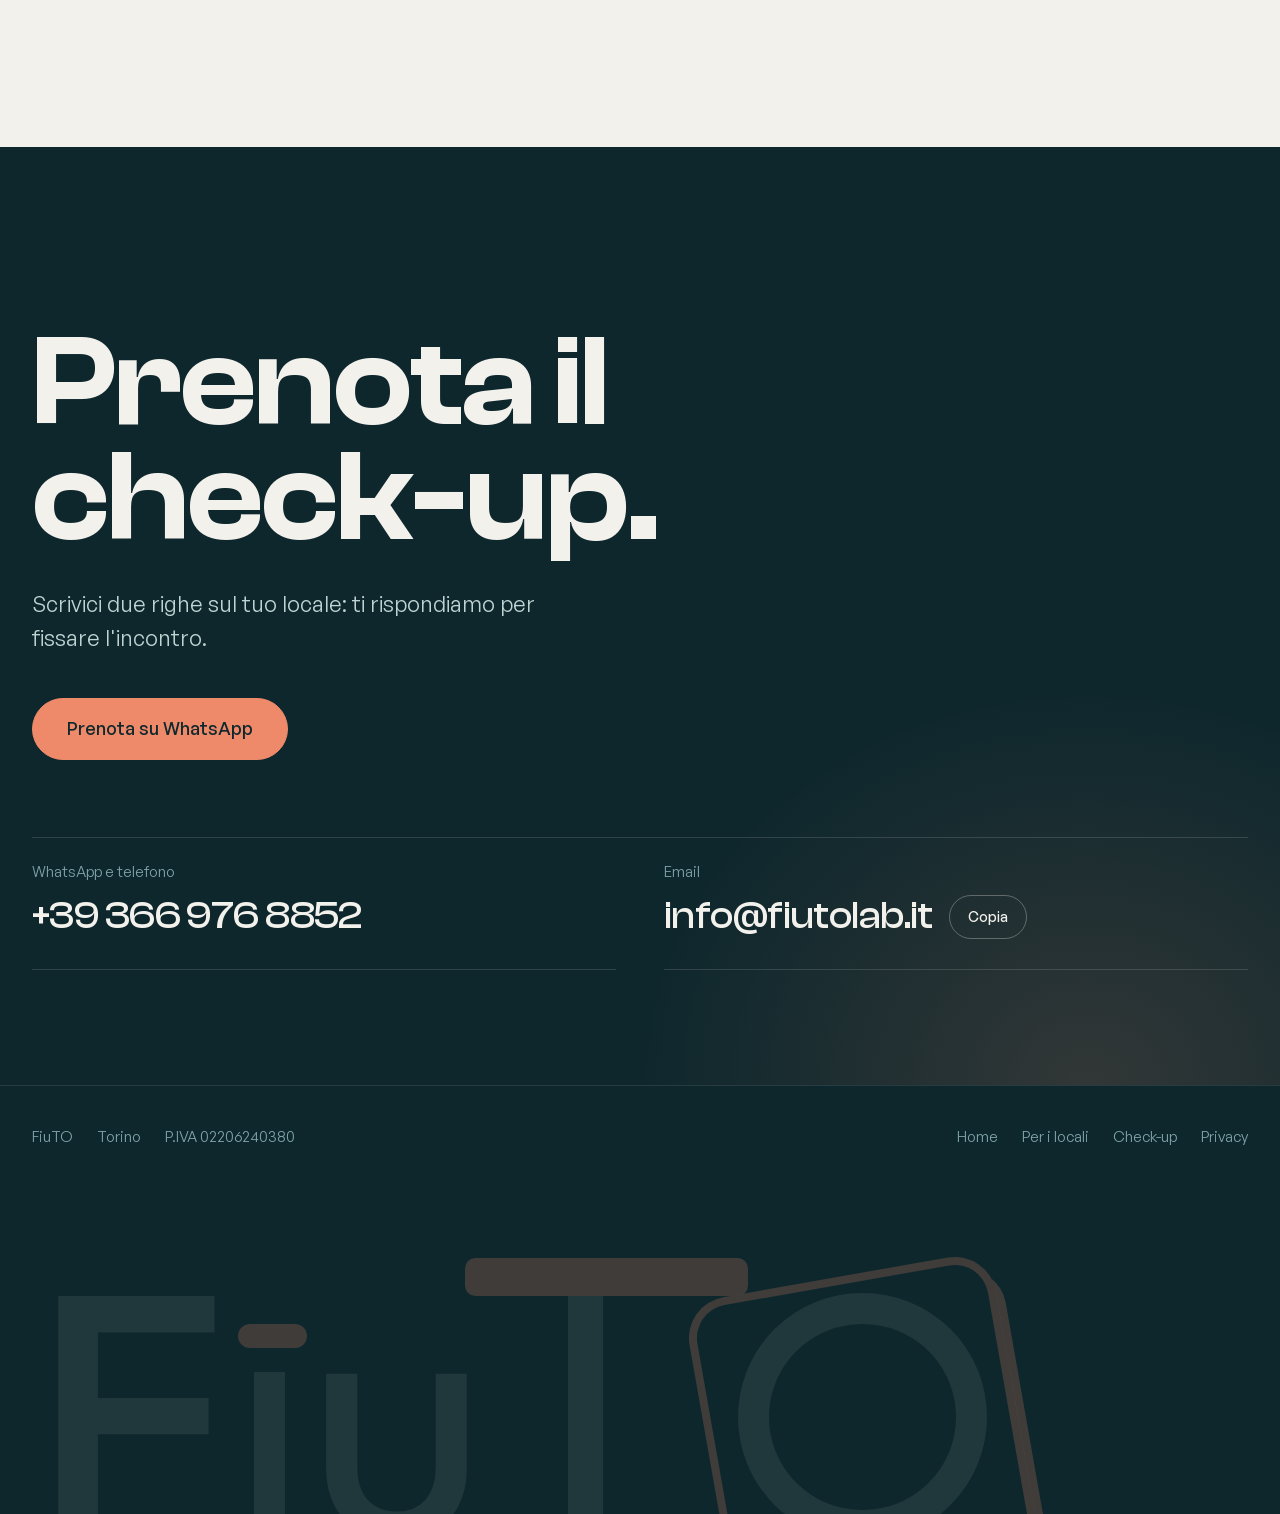
==== commit 5ebfb4c3: "Nuovo sito: home completa, pagine locali, check-up, privacy e 404 - home: locali con neon e porta fu" ====
--- a/check-up/index.html
+++ b/check-up/index.html
@@ -3,207 +3,175 @@
 <head>
 <meta charset="utf-8">
 <meta name="viewport" content="width=device-width, initial-scale=1, viewport-fit=cover">
-<title>Check-up FiuTO · Il primo passo per la tua azienda</title>
-<meta name="description" content="Il check-up FiuTO: un incontro nella tua azienda e un documento con le priorità. Cosa funziona, cosa no e da dove partire, fuori e dentro.">
+<title>Check-up FiuTO · Il primo passo per il tuo locale</title>
+<meta name="description" content="Il check-up FiuTO: un incontro nel tuo locale e un documento con le priorità. Cosa funziona, cosa no e da dove partire, fuori e dentro.">
 <meta name="robots" content="index, follow">
 <link rel="canonical" href="https://fiutolab.it/check-up/">
 <link rel="icon" href="/favicon.svg" type="image/svg+xml">
 <link rel="apple-touch-icon" href="/apple-touch-icon.png">
-<meta name="theme-color" content="#13343B">
+<meta name="theme-color" content="#0E272D">
 <meta property="og:type" content="website">
 <meta property="og:locale" content="it_IT">
 <meta property="og:site_name" content="FiuTO">
 <meta property="og:title" content="Check-up FiuTO · Prima di spendere, capiamo dove serve">
-<meta property="og:description" content="Un incontro nella tua azienda e un documento con le priorità: cosa funziona, cosa no e da dove partire.">
+<meta property="og:description" content="Un incontro nel tuo locale e un documento con le priorità: cosa funziona, cosa no e da dove partire.">
 <meta property="og:url" content="https://fiutolab.it/check-up/">
 <meta property="og:image" content="https://fiutolab.it/og-image.png">
 <meta property="og:image:width" content="1200">
 <meta property="og:image:height" content="630">
 <meta name="twitter:card" content="summary_large_image">
-<link rel="preconnect" href="https://fonts.bunny.net">
-<link href="https://fonts.bunny.net/css?family=outfit:300,400,500,600&display=swap" rel="stylesheet">
+<link rel="preload" href="/fonts/clash-display.woff2" as="font" type="font/woff2" crossorigin>
+<link rel="preload" href="/fonts/general-sans.woff2" as="font" type="font/woff2" crossorigin>
+<link rel="preload" href="/fonts/outfit.woff2" as="font" type="font/woff2" crossorigin>
+<script>
+/* animazioni solo se il sistema non chiede movimento ridotto */
+(function (h) {
+  if (!window.matchMedia || matchMedia('(prefers-reduced-motion: reduce)').matches) return;
+  h.classList.add('anim');
+  setTimeout(function () { h.classList.add('go'); }, 4000);
+})(document.documentElement);
+</script>
 <link rel="stylesheet" href="/style.css">
 <script data-goatcounter="https://fiutolab.goatcounter.com/count" async src="//gc.zgo.at/count.js"></script>
+<script src="/main.js" defer></script>
 </head>
 <body>
-<div class="on-petrol">
+<a class="skip" href="#contenuto">Vai al contenuto</a>
+
 <header class="site-header" id="top">
   <div class="wrap">
-    <a class="logo" href="/" aria-label="FiuTO, torna alla home">F<span class="lg-i" aria-hidden="true"><span class="stem"></span><span class="base"></span><span class="seat"></span></span><span class="u">u</span><span class="lg-t" aria-hidden="true"><span class="stem"></span><span class="plank"></span></span><span class="lg-o" aria-hidden="true"><span class="shadow"></span><span class="mat"></span><span class="ring"></span></span></a>
-    <nav class="nav" aria-label="Pagine">
-      <a href="/#fuori-dentro">Cosa facciamo</a>
-      <a href="/#metodo">Come lavoriamo</a>
+    <a class="logo" href="/"><span class="sr-only">FiuTO, vai alla home</span><span class="f" aria-hidden="true">F</span><span class="lg-i" aria-hidden="true"><span class="stem"></span><span class="base"></span><span class="seat"></span></span><span class="u" aria-hidden="true">u</span><span class="lg-t" aria-hidden="true"><span class="stem"></span><span class="plank"></span></span><span class="lg-o" aria-hidden="true"><span class="shadow"></span><span class="mat"></span><span class="ring"></span></span></a>
+    <nav class="nav" aria-label="Sezioni">
+      <a href="/#servizi">Cosa facciamo</a>
+      <a href="/locali/">Locali</a>
       <a href="/check-up/" aria-current="page">Check-up</a>
       <a href="/#domande">Domande</a>
-      <a href="/#contatti">Contatti</a>
+      <a href="#contatti">Contatti</a>
     </nav>
-    <a class="btn btn-coral btn-sm header-cta" href="https://wa.me/393669768852?text=Ciao%20FiuTO%2C%20vorrei%20prenotare%20il%20check-up" target="_blank" rel="noopener" data-goatcounter-click="WhatsApp · check-up · testata">Prenota</a>
+    <div class="header-actions">
+      <a class="btn btn-coral btn-sm" href="https://wa.me/393669768852?text=Ciao%20FiuTO%2C%20vorrei%20il%20check-up%20per%20il%20mio%20locale%3A%20" target="_blank" rel="noopener" data-magnetic data-goatcounter-click="WhatsApp · check-up · testata">Scrivici</a>
+      <button class="menu-btn" type="button" aria-expanded="false" aria-controls="menu"><span class="menu-icon" aria-hidden="true"></span><span class="menu-label">Menu</span></button>
+    </div>
   </div>
 </header>
 
-<section class="hero" id="hero">
-  <div class="wrap">
-    <div class="hero-text">
-      <p class="eyebrow">Check-up FiuTO · il primo passo</p>
-      <h1>Prima di spendere, <span>capiamo dove serve.</span></h1>
-      <p class="intro">Un incontro nella tua azienda e un documento con le priorità: cosa funziona già, cosa no e da dove conviene partire. <strong>Fuori e dentro.</strong></p>
-      <div class="actions">
-        <a class="btn btn-coral" href="https://wa.me/393669768852?text=Ciao%20FiuTO%2C%20vorrei%20prenotare%20il%20check-up" target="_blank" rel="noopener" data-goatcounter-click="WhatsApp · check-up · apertura">Prenota il check-up</a>
-        <a class="btn btn-ghost" href="#come-funziona">Come funziona</a>
-      </div>
-    </div>
-    <div class="hero-mark" aria-hidden="true">
-      <span class="lg-o"><span class="shadow"></span><span class="mat"></span><span class="ring"></span></span>
+<div class="menu" id="menu" hidden>
+  <nav class="wrap" aria-label="Menu">
+    <ul class="menu-links">
+      <li style="--i:0"><a href="/">Home</a></li>
+      <li style="--i:1"><a href="/#servizi">Cosa facciamo</a></li>
+      <li style="--i:2"><a href="/locali/">Locali</a></li>
+      <li style="--i:3"><a href="/check-up/">Check-up</a></li>
+      <li style="--i:4"><a href="/#domande">Domande</a></li>
+      <li style="--i:5"><a href="#contatti">Contatti</a></li>
+    </ul>
+    <ul class="menu-contacts" style="--i:6">
+      <li><a href="https://wa.me/393669768852?text=Ciao%20FiuTO%2C%20vorrei%20il%20check-up%20per%20il%20mio%20locale%3A%20" target="_blank" rel="noopener" data-goatcounter-click="WhatsApp · check-up · menu">WhatsApp</a></li>
+      <li><a href="tel:+393669768852" data-goatcounter-click="Telefono · check-up · menu">+39 366 976 8852</a></li>
+      <li><a href="mailto:info@fiutolab.it" data-goatcounter-click="Email · check-up · menu">info@fiutolab.it</a></li>
+    </ul>
+  </nav>
+</div>
+
+<main id="contenuto" tabindex="-1">
+<section class="hero hero-page hero-night" id="hero">
+  <div class="hero-light" aria-hidden="true"></div>
+  <div class="wrap hero-body">
+    <h1 class="hero-title" data-split>Check-up FiuTO.</h1>
+    <div class="hero-foot">
+      <p class="hero-sub fade" style="--i:5">Un incontro nel tuo locale e un documento con le priorità. Prima di spendere, capiamo dove serve.</p>
+      <div class="actions fade" style="--i:6"><a class="btn btn-coral" href="https://wa.me/393669768852?text=Ciao%20FiuTO%2C%20vorrei%20il%20check-up%20per%20il%20mio%20locale%3A%20" target="_blank" rel="noopener" data-magnetic data-goatcounter-click="Check-up · check-up · apertura">Prenota il check-up</a><a class="btn btn-ghost" href="/locali/" data-magnetic data-goatcounter-click="Pagina locali · check-up">Cosa facciamo per i locali</a></div>
     </div>
   </div>
 </section>
-</div>
 
-<main>
-  <section class="section" id="cosa-guardiamo">
-    <div class="wrap">
-      <div class="section-head">
-        <p class="eyebrow">Cosa guardiamo</p>
-        <h2>Tutta l'azienda, non solo i social.</h2>
-        <p class="lead">Guardiamo come ti vedono i clienti e come funziona l'attività. Spesso il problema di uno sta nell'altro.</p>
+<section class="section" id="cosa-guardiamo">
+  <div class="wrap">
+    <div class="section-head">
+      <h2 class="h2" data-split>Tutto il locale, non solo i social.</h2>
+      <p class="lead">Guardiamo come ti vedono i clienti e come funziona il locale. Spesso il problema di uno sta nell'altro.</p>
+    </div>
+    <div class="panels panels-light">
+      <div class="room">
+        <p class="room-tag">Fuori</p>
+        <h3>Come ti vedono i clienti.</h3>
+        <dl class="svc-list">
+          <dt>Sito e scheda Google</dt><dd>Se ti trovano, cosa vedono e quanto è facile prenotare.</dd>
+          <dt>Recensioni</dt><dd>Cosa dicono di te e come rispondi.</dd>
+          <dt>Social e contenuti</dt><dd>Cosa pubblichi, per chi, e se porta gente al tavolo.</dd>
+          <dt>Immagine</dt><dd>Insegna, menù, foto: se raccontano il locale che sei.</dd>
+        </dl>
       </div>
-      <div class="split">
-        <div class="side side-fuori">
-          <div class="side-title"><span class="big">Fuori</span><span class="sub">Come ti vedono i clienti</span></div>
-          <ul class="svc">
-            <li><b>Sito e scheda Google</b><span>Se ti trovano, cosa vedono e quanto è facile contattarti.</span></li>
-            <li><b>Recensioni e reputazione</b><span>Cosa dicono di te e come rispondi.</span></li>
-            <li><b>Social e contenuti</b><span>Cosa pubblichi, per chi, e se porta clienti.</span></li>
-            <li><b>Pubblicità e immagine</b><span>Dove spendi oggi e cosa torna indietro.</span></li>
-          </ul>
-        </div>
-        <div class="side side-dentro">
-          <div class="side-title"><span class="big">Dentro</span><span class="sub">Come funziona e quanto rende</span></div>
-          <ul class="svc">
-            <li><b>Prezzi e margini</b><span>Quanto resta davvero su quello che vendi.</span></li>
-            <li><b>Acquisti e fornitori</b><span>Cosa paghi, a chi, e se si può spendere meno.</span></li>
-            <li><b>Magazzino e sprechi</b><span>Cosa resta fermo e cosa si butta.</span></li>
-            <li><b>Organizzazione e personale</b><span>Turni, ruoli e tempo perso.</span></li>
-          </ul>
-        </div>
+      <div class="room">
+        <p class="room-tag">Dentro</p>
+        <h3>Come funziona e quanto rende.</h3>
+        <dl class="svc-list">
+          <dt>Scontrino medio e prezzi</dt><dd>Quanto resta davvero su quello che vendi.</dd>
+          <dt>Food e drink cost</dt><dd>Quanto costano piatti e drink, uno per uno.</dd>
+          <dt>Acquisti e fornitori</dt><dd>Cosa paghi, a chi, e se si può spendere meno.</dd>
+          <dt>Organizzazione e personale</dt><dd>Turni, ruoli e tempo perso.</dd>
+        </dl>
       </div>
     </div>
-  </section>
+  </div>
+</section>
 
-  <section class="section" id="come-funziona" style="padding-top: 0">
-    <div class="wrap">
-      <div class="section-head">
-        <p class="eyebrow">Come funziona</p>
-        <h2>Un incontro, un documento, nessun obbligo.</h2>
-      </div>
-      <ol class="steps">
-        <li><span class="num">1</span><h3>Ci scrivi</h3><p>Due righe su WhatsApp o per email: che azienda hai e cosa ti preoccupa.</p></li>
-        <li><span class="num">2</span><h3>L'incontro</h3><p>Circa un'ora nella tua azienda, o in videochiamata se sei lontano. Ci fai vedere come lavori.</p></li>
-        <li><span class="num">3</span><h3>Il documento</h3><p>Nei giorni dopo ricevi un documento breve e chiaro, con le priorità in ordine.</p></li>
-        <li><span class="num">4</span><h3>Decidi tu</h3><p>Le priorità restano tue. Se vuoi andare avanti con noi, ti facciamo una proposta voce per voce.</p></li>
-      </ol>
+<section class="section steps-section" id="come-funziona">
+  <div class="wrap">
+    <div class="section-head">
+      <h2 class="h2" data-split>Un incontro, un documento, nessun obbligo.</h2>
     </div>
-  </section>
+    <ol class="steps">
+      <li><span class="step-n" aria-hidden="true">1</span><h3>Ci scrivi.</h3><p>Due righe su WhatsApp o per email: che locale hai e cosa ti preoccupa.</p></li>
+      <li><span class="step-n" aria-hidden="true">2</span><h3>L'incontro.</h3><p>Circa un'ora nel tuo locale, o in videochiamata se sei lontano. Ci fai vedere come lavori.</p></li>
+      <li><span class="step-n" aria-hidden="true">3</span><h3>Il documento.</h3><p>Nei giorni dopo ricevi un documento breve e chiaro, con le priorità in ordine.</p></li>
+      <li><span class="step-n" aria-hidden="true">4</span><h3>Decidi tu.</h3><p>Le priorità restano tue. Se vuoi andare avanti con noi, ti facciamo una proposta voce per voce.</p></li>
+    </ol>
+  </div>
+</section>
 
-  <section class="section on-petrol" id="cosa-ricevi">
-    <div class="wrap">
-      <div class="section-head">
-        <p class="eyebrow">Cosa ricevi</p>
-        <h2>Un documento da tenere, <span>anche se non lavori con noi.</span></h2>
-      </div>
-      <ul class="receive">
-        <li><svg viewBox="0 0 24 24" fill="none" stroke-width="1.8" stroke-linecap="round" stroke-linejoin="round" aria-hidden="true"><path d="M5 12.5l4.5 4.5L19 7.5"/></svg><span>Cosa funziona già e va tenuto</span></li>
-        <li><svg viewBox="0 0 24 24" fill="none" stroke-width="1.8" stroke-linecap="round" stroke-linejoin="round" aria-hidden="true"><path d="M5 12.5l4.5 4.5L19 7.5"/></svg><span>Cosa non funziona, e perché</span></li>
-        <li><svg viewBox="0 0 24 24" fill="none" stroke-width="1.8" stroke-linecap="round" stroke-linejoin="round" aria-hidden="true"><path d="M5 12.5l4.5 4.5L19 7.5"/></svg><span>Le priorità in ordine, fuori e dentro</span></li>
-        <li><svg viewBox="0 0 24 24" fill="none" stroke-width="1.8" stroke-linecap="round" stroke-linejoin="round" aria-hidden="true"><path d="M5 12.5l4.5 4.5L19 7.5"/></svg><span>Cosa puoi fare da solo e cosa conviene affidare</span></li>
-      </ul>
+<section class="section receive-section" id="cosa-ricevi">
+  <div class="wrap feature">
+    <h2 class="h2" data-split>Un documento da tenere, anche se non lavori con noi.</h2>
+    <ul class="receive">
+      <li>Cosa funziona già e va tenuto</li>
+      <li>Cosa non funziona, e perché</li>
+      <li>Le priorità in ordine, fuori e dentro</li>
+      <li>Cosa puoi fare da solo e cosa conviene affidare</li>
+    </ul>
+  </div>
+</section>
+
+<section class="section for-who-section" id="per-chi">
+  <div class="wrap">
+    <p class="for-who">Per bar, ristoranti e cocktail bar che <strong>lavorano già</strong>, sentono che potrebbero rendere di più e non sanno da dove cominciare.</p>
+  </div>
+</section>
+<section class="closing" id="contatti">
+  <div class="wrap">
+    <h2 class="closing-title" data-split>Prenota il check-up.</h2>
+    <p class="closing-sub">Scrivici due righe sul tuo locale: ti rispondiamo per fissare l'incontro.</p>
+    <div class="actions">
+      <a class="btn btn-coral btn-lg" href="https://wa.me/393669768852?text=Ciao%20FiuTO%2C%20vorrei%20il%20check-up%20per%20il%20mio%20locale%3A%20" target="_blank" rel="noopener" data-magnetic data-goatcounter-click="WhatsApp · check-up · chiusura">Prenota su WhatsApp</a>
     </div>
-  </section>
-
-  <section class="section" id="per-chi">
-    <div class="wrap">
-      <div class="section-head tight">
-        <p class="eyebrow">Per chi è</p>
-      </div>
-      <p class="for-who">Per negozi, locali, studi e imprese che lavorano già, sentono che <strong>potrebbero rendere di più</strong> e non sanno da dove cominciare.</p>
-    </div>
-  </section>
-
-  <section class="contact" id="contatti" style="padding-top: 0">
-    <div class="wrap">
-      <div>
-        <h2>Prenota <span>il check-up.</span></h2>
-        <p class="offer">Scrivici due righe sulla tua azienda: ti rispondiamo per fissare l'incontro.</p>
-        <div class="actions">
-          <a class="btn btn-coral" href="https://wa.me/393669768852?text=Ciao%20FiuTO%2C%20vorrei%20prenotare%20il%20check-up" target="_blank" rel="noopener" data-goatcounter-click="WhatsApp · check-up · contatti">Prenota su WhatsApp</a>
-        </div>
-      </div>
-      <ul class="contact-list">
-        <li>
-          <span class="k">Email</span>
-          <span class="v"><a href="mailto:info@fiutolab.it?subject=Check-up%20FiuTO" id="email-addr" data-goatcounter-click="Email · check-up">info@fiutolab.it</a><button class="copy" type="button" id="copy-email" data-goatcounter-click="Copia email · check-up" data-copy="info@fiutolab.it">Copia</button></span>
-        </li>
-        <li>
-          <span class="k">WhatsApp</span>
-          <span class="v"><a href="https://wa.me/393669768852?text=Ciao%20FiuTO%2C%20vorrei%20prenotare%20il%20check-up" target="_blank" rel="noopener" data-goatcounter-click="WhatsApp · check-up · numero">+39 366 976 8852</a></span>
-        </li>
-        <li>
-          <span class="k">Dove</span>
-          <span class="v">Torino, anche a distanza</span>
-        </li>
-      </ul>
-    </div>
-  </section>
+    <ul class="contact-list">
+      <li><span class="k">WhatsApp e telefono</span><a href="tel:+393669768852" data-goatcounter-click="Telefono · check-up · chiusura">+39 366 976 8852</a></li>
+      <li><span class="k">Email</span><span class="v"><a href="mailto:info@fiutolab.it" data-goatcounter-click="Email · check-up · chiusura">info@fiutolab.it</a><button class="copy" type="button" data-copy="info@fiutolab.it" data-goatcounter-click="Copia email · check-up">Copia</button></span></li>
+    </ul>
+  </div>
+</section>
 </main>
 
-<footer class="site-footer on-petrol">
+<footer class="site-footer">
   <div class="wrap">
-    <span>FiuTO · Comunicazione e consulenza per le aziende · Torino</span>
-    <nav aria-label="Altre pagine"><a href="/locali/">Locali</a><a href="/check-up/">Check-up</a><a href="/presentazione/">Presentazione</a><a href="/privacy/">Privacy</a><span>P.IVA 02206240380</span></nav>
+    <div class="footer-row">
+      <div class="footer-info"><span>FiuTO</span><span>Torino</span><span>P.IVA 02206240380</span></div>
+      <nav aria-label="Altre pagine"><a href="/">Home</a><a href="/locali/">Per i locali</a><a href="/check-up/">Check-up</a><a href="/privacy/">Privacy</a></nav>
+    </div>
+    <span class="logo footer-mark" aria-hidden="true"><span class="f" aria-hidden="true">F</span><span class="lg-i" aria-hidden="true"><span class="stem"></span><span class="base"></span><span class="seat"></span></span><span class="u" aria-hidden="true">u</span><span class="lg-t" aria-hidden="true"><span class="stem"></span><span class="plank"></span></span><span class="lg-o" aria-hidden="true"><span class="shadow"></span><span class="mat"></span><span class="ring"></span></span></span>
   </div>
 </footer>
 
-<a class="wa-float" id="wa-float" href="https://wa.me/393669768852?text=Ciao%20FiuTO%2C%20vorrei%20prenotare%20il%20check-up" target="_blank" rel="noopener" aria-label="Prenota il check-up su WhatsApp" data-goatcounter-click="WhatsApp · check-up · pulsante fisso"><svg viewBox="0 0 24 24" fill="none" stroke="currentColor" stroke-width="1.8" stroke-linecap="round" stroke-linejoin="round" aria-hidden="true"><path d="M20.5 11.6a8.4 8.4 0 0 1-12.4 7.4L3.5 20.5l1.5-4.4a8.4 8.4 0 1 1 15.5-4.5z"/><path d="M9 8.6c.2-.4.5-.5.8-.5h.5l1 2.2-.6.8a5.6 5.6 0 0 0 2.5 2.5l.8-.6 2.2 1v.5c0 .3-.1.6-.5.8-1.6.9-6.6-2.5-6.7-6.7z"/></svg>Prenota</a>
-
-<script>
-(function () {
-  var btn = document.getElementById('copy-email');
-  if (!btn) return;
-  btn.addEventListener('click', function () {
-    var text = btn.getAttribute('data-copy');
-    var done = function () {
-      btn.textContent = 'Copiato';
-      setTimeout(function () { btn.textContent = 'Copia'; }, 1800);
-    };
-    var fallback = function () {
-      var el = document.getElementById('email-addr');
-      var range = document.createRange();
-      range.selectNodeContents(el);
-      var sel = window.getSelection();
-      sel.removeAllRanges();
-      sel.addRange(range);
-      btn.textContent = 'Selezionato';
-      setTimeout(function () { btn.textContent = 'Copia'; }, 1800);
-    };
-    try {
-      if (navigator.clipboard && navigator.clipboard.writeText) {
-        navigator.clipboard.writeText(text).then(done, fallback);
-      } else {
-        fallback();
-      }
-    } catch (e) { fallback(); }
-  });
-})();
-(function () {
-  var fab = document.getElementById('wa-float');
-  var hero = document.getElementById('hero');
-  var contact = document.getElementById('contatti');
-  if (!fab || !hero || !contact || !('IntersectionObserver' in window)) { if (fab) fab.classList.add('show'); return; }
-  var heroVisible = true, contactVisible = false;
-  function update() { fab.classList.toggle('show', !heroVisible && !contactVisible); }
-  new IntersectionObserver(function (e) { heroVisible = e[0].isIntersecting; update(); }).observe(hero);
-  new IntersectionObserver(function (e) { contactVisible = e[0].isIntersecting; update(); }).observe(contact);
-})();
-</script>
+<a class="wa-float" id="wa-float" href="https://wa.me/393669768852?text=Ciao%20FiuTO%2C%20vorrei%20il%20check-up%20per%20il%20mio%20locale%3A%20" target="_blank" rel="noopener" data-goatcounter-click="WhatsApp · check-up · pulsante fisso"><svg viewBox="0 0 24 24" fill="none" stroke="currentColor" stroke-width="1.8" stroke-linecap="round" stroke-linejoin="round" aria-hidden="true"><path d="M20.5 11.6a8.4 8.4 0 0 1-12.4 7.4L3.5 20.5l1.5-4.4a8.4 8.4 0 1 1 15.5-4.5z"/><path d="M9 8.6c.2-.4.5-.5.8-.5h.5l1 2.2-.6.8a5.6 5.6 0 0 0 2.5 2.5l.8-.6 2.2 1v.5c0 .3-.1.6-.5.8-1.6.9-6.6-2.5-6.7-6.7z"/></svg>Scrivici</a>
 </body>
 </html>
--- a/style.css
+++ b/style.css
@@ -1,51 +1,84 @@
+/* ==========================================================
+   FiuTO · stile condiviso
+   ========================================================== */
+
+/* ---------- Font ospitati nel repo ---------- */
+/* Clash Display per i titoli, General Sans per i testi (Fontshare, licenza ITF gratuita), Outfit solo per il logo */
+@font-face { font-family: 'Clash Display'; src: url('/fonts/clash-display.woff2') format('woff2'); font-weight: 200 700; font-display: swap; }
+@font-face { font-family: 'General Sans'; src: url('/fonts/general-sans.woff2') format('woff2'); font-weight: 200 700; font-display: swap; }
+@font-face { font-family: 'Outfit'; src: url('/fonts/outfit.woff2') format('woff2'); font-weight: 100 900; font-display: swap; }
+
+/* ---------- Token ---------- */
 :root {
-  --bg: #F3F1EC;
+  --petrol-deep: #0E272D;
+  --petrol: #13343B;
+  --petrol-2: #1E4A52;
+  --coral: #EE8A6A;
+  --coral-strong: #E0734F;
+  --cream: #F3F1EC;
+
+  --bg: var(--cream);
   --surface: #E3ECEA;
-  --fg: #13343B;
+  --fg: var(--petrol);
   --muted: #4F6266;
   --line: #D3DFDD;
-  --accent: #B84E30;
-  --petrol: #13343B;
-  --petrol-2: #1E4A52;
-  --on-petrol: #F3F1EC;
-  --on-petrol-muted: #BFD3D2;
-  --on-petrol-faint: #7FA3A8;
-  --coral: #EE8A6A;
-  --coral-strong: #E0734F;
-  --font: 'Outfit', 'Avenir Next', 'Segoe UI', sans-serif;
+  --accent: #B84E30;            /* corallo scurito: AA su crema */
+
+  --on-dark: var(--cream);
+  --on-dark-muted: #BFD3D2;
+  --on-dark-faint: #7FA3A8;
+
+  --display: 'Clash Display', 'Outfit', 'Segoe UI', sans-serif;
+  --display-track: -0.015em;
+  --display-weight: 600;
+  --text: 'General Sans', 'Segoe UI', system-ui, sans-serif;
+
+  --gutter: 16px;
+  --header-h: 76px;
+  --ease-out: cubic-bezier(.16, 1, .3, 1);
+  --ease-io: cubic-bezier(.7, 0, .2, 1);
+  --k: 1;                        /* moltiplicatore durate: più corto su telefono */
 }
 @media (prefers-color-scheme: dark) {
   :root:not([data-theme="light"]) {
-    --bg: #0E272D; --surface: #183E45; --fg: #F3F1EC; --muted: #BFD3D2; --line: #2A5058;
-    --accent: #EE8A6A; --petrol: #13343B; --petrol-2: #1E4A52;
+    --bg: var(--petrol-deep); --surface: #183E45; --fg: var(--cream); --muted: #BFD3D2; --line: #2A5058; --accent: var(--coral);
     color-scheme: dark;
   }
 }
 :root[data-theme="dark"] {
-  --bg: #0E272D; --surface: #183E45; --fg: #F3F1EC; --muted: #BFD3D2; --line: #2A5058;
-  --accent: #EE8A6A; --petrol: #13343B; --petrol-2: #1E4A52;
+  --bg: var(--petrol-deep); --surface: #183E45; --fg: var(--cream); --muted: #BFD3D2; --line: #2A5058; --accent: var(--coral);
   color-scheme: dark;
 }
-
+@media (min-width: 720px) { :root { --gutter: 32px; --header-h: 84px; } }
+@media (max-width: 719px) { :root { --k: .8; } }
+
+/* ---------- Base ---------- */
 * { box-sizing: border-box; }
-html { scroll-behavior: smooth; }
-body { margin: 0; background: var(--bg); color: var(--fg); font-family: var(--font); font-size: 17px; line-height: 1.55; -webkit-font-smoothing: antialiased; }
+html { scroll-behavior: smooth; scroll-padding-top: var(--header-h); -webkit-text-size-adjust: 100%; }
+body { margin: 0; background: var(--bg); color: var(--fg); font-family: var(--text); font-size: 17px; line-height: 1.55; -webkit-font-smoothing: antialiased; overflow-x: clip; }
+@media (min-width: 1100px) { body { font-size: 18px; } }
 a { color: inherit; }
-a:focus-visible, button:focus-visible { outline: 2px solid var(--coral); outline-offset: 3px; border-radius: 4px; }
-.wrap { max-width: 1120px; margin: 0 auto; padding-inline: 20px; }
-h1, h2, h3 { font-family: var(--font); text-wrap: balance; margin: 0; }
+a:focus-visible, button:focus-visible { outline: 2px solid var(--coral); outline-offset: 3px; border-radius: 6px; }
+main:focus { outline: none; }
+h1, h2, h3 { font-family: var(--display); font-weight: var(--display-weight); text-wrap: balance; margin: 0; }
 p { margin: 0; }
-.eyebrow { font-size: 16px; font-weight: 500; color: var(--accent); }
-.on-petrol .eyebrow { color: var(--coral); }
+.wrap { max-width: 1320px; margin: 0 auto; padding-inline: var(--gutter); }
+
+.skip {
+  position: fixed; left: 12px; top: 12px; z-index: 100; padding: 12px 18px; border-radius: 999px;
+  background: var(--coral); color: var(--petrol-deep); font-weight: 500; text-decoration: none;
+  transform: translateY(-160%);
+}
+.skip:focus { transform: none; }
 
 /* ---------- Logo (costruito in CSS) ---------- */
 .logo {
-  --logo-accent: var(--coral-strong); --logo-bg: var(--bg);
-  font-weight: 500; line-height: 1; letter-spacing: -0.02em; white-space: nowrap; color: var(--fg);
+  --logo-accent: var(--coral); --logo-bg: var(--petrol-deep);
+  font-family: 'Outfit', sans-serif; font-weight: 500; line-height: 1; letter-spacing: -0.02em; white-space: nowrap; color: var(--on-dark);
   display: inline-block; padding-top: 0.12em; text-decoration: none;
 }
-.on-petrol .logo, .on-petrol .lg-o { --logo-accent: var(--coral); --logo-bg: var(--petrol); color: var(--on-petrol); }
-.logo .u { font-weight: 400; }
+.logo .f { display: inline-block; }
+.logo .u { display: inline-block; font-weight: 400; }
 .lg-i, .lg-t, .lg-o { position: relative; display: inline-block; }
 .lg-i span, .lg-t span, .lg-o span { position: absolute; display: block; }
 .lg-i { width: 0.26em; height: 0.64em; height: calc(1ex + 0.14em); margin: 0 -0.02em 0 0.01em; }
@@ -55,231 +88,649 @@
 .lg-t { width: 0.62em; height: 0.81em; height: calc(1cap + 0.11em); margin-right: -0.02em; }
 .lg-t .stem { left: 0.26em; bottom: 0; width: 0.1em; height: 0.7em; height: 1cap; background: currentColor; }
 .lg-t .plank { left: -0.04em; top: 0; width: 0.82em; height: 0.11em; border-radius: 0.03em; background: var(--logo-accent); }
-.lg-o { --logo-accent: var(--coral-strong); --logo-bg: var(--bg); width: 0.72em; height: 0.72em; width: calc(1cap + 0.02em); height: calc(1cap + 0.02em); margin: 0 0.14em -0.01em 0.15em; }
+.lg-o { --logo-accent: var(--coral); --logo-bg: var(--petrol-deep); width: 0.72em; height: 0.72em; width: calc(1cap + 0.02em); height: calc(1cap + 0.02em); margin: 0 0.14em -0.01em 0.15em; }
 .lg-o .shadow { left: -0.06em; top: -0.015em; width: 0.9em; height: 0.9em; border-radius: 0.12em; background: var(--logo-accent); transform: rotate(-10deg); }
 .lg-o .mat { left: -0.09em; top: -0.05em; width: 0.9em; height: 0.9em; border: 0.025em solid var(--logo-accent); border-radius: 0.12em; background: var(--logo-bg); transform: rotate(-10deg); }
 .lg-o .ring { inset: 0; border: 0.09em solid currentColor; border-radius: 50%; }
 
-/* ---------- Superfici ---------- */
-.on-petrol { background: var(--petrol); color: var(--on-petrol); }
-
-/* ---------- Header ---------- */
-.site-header { padding-block: 22px; }
-.site-header .wrap { display: flex; align-items: center; justify-content: space-between; gap: 16px 32px; flex-wrap: wrap; }
-.site-header .logo { font-size: 38px; }
-.nav { display: flex; gap: 6px 24px; flex-wrap: wrap; font-size: 15px; }
-.nav a { text-decoration: none; color: var(--on-petrol-muted); }
-.nav a:hover { color: var(--coral); }
-
-/* ---------- Hero ---------- */
-.hero { padding-block: 48px 104px; }
-.hero .wrap { display: grid; grid-template-columns: minmax(0, 1.4fr) minmax(0, 1fr); gap: 48px; align-items: center; }
-.hero-text { display: flex; flex-direction: column; gap: 24px; min-width: 0; }
-.hero h1 { font-weight: 600; font-size: clamp(42px, 6.6vw, 82px); line-height: 0.98; letter-spacing: -0.03em; }
-.hero h1 span { color: var(--coral); }
-.hero .intro { max-width: 56ch; color: var(--on-petrol-muted); font-size: 19px; }
-.hero .intro strong { color: var(--on-petrol); font-weight: 500; }
-.actions { display: flex; flex-wrap: wrap; gap: 12px; padding-top: 6px; }
-.btn { display: inline-flex; align-items: center; min-height: 50px; padding: 0 24px; border-radius: 999px; font-family: var(--font); font-size: 16px; font-weight: 500; text-decoration: none; border: 1.5px solid currentColor; cursor: pointer; }
-.btn-coral { background: var(--coral); border-color: var(--coral); color: var(--petrol); }
+/* ---------- Apertura: il logo si monta ---------- */
+.intro-stage { display: none; }
+.intro .intro-stage {
+  display: grid; place-items: center; position: fixed; inset: 0; z-index: 90;
+  background: var(--petrol-deep); cursor: pointer;
+}
+.logo-xl { font-size: clamp(84px, 21vw, 280px); padding-top: 0; }
+.logo-xl .lg-i .stem, .logo-xl .lg-t .stem { transform-origin: 50% 100%; }
+.logo-xl .lg-i .seat, .logo-xl .lg-o .ring { transform-origin: 50% 100%; }
+.intro .logo-xl .f        { animation: lg-up      calc(420ms * var(--k)) var(--ease-out) calc(0ms    * var(--k)) both; }
+.intro .logo-xl .lg-i .stem { animation: lg-rise  calc(360ms * var(--k)) var(--ease-out) calc(180ms  * var(--k)) both; }
+.intro .logo-xl .lg-i .base { animation: lg-grow  calc(300ms * var(--k)) var(--ease-out) calc(160ms  * var(--k)) both; }
+.intro .logo-xl .lg-i .seat { animation: lg-drop  calc(560ms * var(--k)) linear          calc(440ms  * var(--k)) both; }
+.intro .logo-xl .u        { animation: lg-up      calc(420ms * var(--k)) var(--ease-out) calc(300ms  * var(--k)) both; }
+.intro .logo-xl .lg-t .stem { animation: lg-rise  calc(340ms * var(--k)) var(--ease-out) calc(560ms  * var(--k)) both; }
+.intro .logo-xl .lg-t .plank { animation: lg-slide calc(620ms * var(--k)) var(--ease-out) calc(700ms * var(--k)) both; }
+.intro .logo-xl .lg-o .shadow { animation: lg-mat calc(640ms * var(--k)) var(--ease-out) calc(900ms  * var(--k)) both; }
+.intro .logo-xl .lg-o .mat    { animation: lg-mat calc(640ms * var(--k)) var(--ease-out) calc(960ms  * var(--k)) both; }
+.intro .logo-xl .lg-o .ring   { animation: lg-ring calc(900ms * var(--k)) linear        calc(1080ms * var(--k)) both; }
+
+@keyframes lg-up    { from { opacity: 0; transform: translateY(0.35em); } to { opacity: 1; transform: none; } }
+@keyframes lg-rise  { from { transform: scaleY(0); } to { transform: none; } }
+@keyframes lg-grow  { from { transform: scaleX(0); } to { transform: none; } }
+@keyframes lg-drop  {
+  0%   { opacity: 0; transform: translateY(-1.1em); animation-timing-function: cubic-bezier(.55, 0, 1, .45); }
+  10%  { opacity: 1; }
+  55%  { transform: translateY(0) scaleX(1.25) scaleY(.7); animation-timing-function: cubic-bezier(0, .55, .45, 1); }
+  75%  { transform: translateY(-0.09em); animation-timing-function: cubic-bezier(.55, 0, 1, .45); }
+  100% { opacity: 1; transform: none; }
+}
+@keyframes lg-slide { 0% { opacity: 0; transform: translateX(-1.6em); } 30% { opacity: 1; } 70% { transform: translateX(0.05em); } 100% { opacity: 1; transform: none; } }
+@keyframes lg-mat   { 0% { opacity: 0; transform: rotate(-120deg) scale(.2); } 70% { opacity: 1; transform: rotate(-4deg) scale(1.05); } 100% { opacity: 1; transform: rotate(-10deg); } }
+@keyframes lg-ring  {
+  0%   { opacity: 0; transform: translateY(-2.6em); animation-timing-function: cubic-bezier(.55, 0, 1, .45); }
+  8%   { opacity: 1; }
+  40%  { transform: translateY(0) scale(1.1, .86); animation-timing-function: cubic-bezier(0, .55, .45, 1); }
+  58%  { transform: translateY(-0.34em) scale(.97, 1.03); animation-timing-function: cubic-bezier(.55, 0, 1, .45); }
+  74%  { transform: translateY(0) scale(1.04, .95); animation-timing-function: cubic-bezier(0, .55, .45, 1); }
+  86%  { transform: translateY(-0.08em); animation-timing-function: cubic-bezier(.55, 0, 1, .45); }
+  100% { opacity: 1; transform: none; }
+}
+
+/* ---------- Testata (fissa: si nasconde scendendo, torna risalendo) ---------- */
+.site-header {
+  position: fixed; inset: 0 0 auto; z-index: 40; height: var(--header-h); display: flex; align-items: center;
+  transition: transform .45s var(--ease-out), background-color .3s, box-shadow .3s;
+}
+.site-header .wrap { width: 100%; display: flex; align-items: center; justify-content: space-between; gap: 16px 32px; }
+.site-header .logo { font-size: 34px; }
+.site-header.is-solid { background: rgba(14, 39, 45, .86); -webkit-backdrop-filter: blur(12px); backdrop-filter: blur(12px); box-shadow: 0 1px 0 rgba(243, 241, 236, .08); }
+.site-header.is-hidden { transform: translateY(-100%); }
+.menu-open .site-header { transform: none; background: transparent; box-shadow: none; -webkit-backdrop-filter: none; backdrop-filter: none; }
+.nav { display: flex; gap: 6px 28px; font-size: 15px; }
+.nav a { position: relative; text-decoration: none; color: var(--on-dark-muted); padding-block: 10px; transition: color .2s; }
+.nav a::after { content: ""; position: absolute; left: 0; right: 0; bottom: 4px; height: 1.5px; background: var(--coral); transform: scaleX(0); transform-origin: right; transition: transform .35s var(--ease-out); }
+.nav a:hover { color: var(--on-dark); }
+.nav a[aria-current="page"] { color: var(--on-dark); }
+.nav a[aria-current="page"]::after { transform: scaleX(1); }
+.nav a:hover::after { transform: scaleX(1); transform-origin: left; }
+.header-actions { display: flex; align-items: center; gap: 8px; }
+.intro .site-header .logo { visibility: hidden; }
+.intro.intro-done .site-header .logo { visibility: visible; }
+.anim .nav, .anim .header-actions { opacity: 0; transition: opacity .6s ease calc(200ms * var(--k)); }
+.go .nav, .go .header-actions { opacity: 1; }
+
+/* pulsante menu (solo telefono) */
+.menu-btn {
+  display: none; align-items: center; gap: 10px; min-height: 44px; min-width: 44px; padding: 0 4px 0 10px;
+  background: transparent; border: 0; color: var(--on-dark); font: 500 15px/1 var(--text); cursor: pointer;
+}
+.menu-icon { position: relative; width: 22px; height: 12px; }
+.menu-icon::before, .menu-icon::after {
+  content: ""; position: absolute; left: 0; right: 0; height: 2px; border-radius: 2px; background: currentColor;
+  transition: transform .4s var(--ease-out), top .4s var(--ease-out);
+}
+.menu-icon::before { top: 0; }
+.menu-icon::after { top: 10px; }
+.menu-btn[aria-expanded="true"] .menu-icon::before { top: 5px; transform: rotate(45deg); }
+.menu-btn[aria-expanded="true"] .menu-icon::after { top: 5px; transform: rotate(-45deg); }
+@media (max-width: 719px) {
+  .site-header .logo { font-size: 30px; }
+  .nav { display: none; }
+  .menu-btn { display: inline-flex; }
+  .menu-label { position: absolute; width: 1px; height: 1px; overflow: hidden; clip-path: inset(50%); }
+}
+
+/* menu a tutto schermo */
+.menu {
+  position: fixed; inset: 0; z-index: 35; display: flex; align-items: flex-end;
+  padding: calc(var(--header-h) + 24px) 0 calc(32px + env(safe-area-inset-bottom, 0px));
+  background: var(--petrol-deep); color: var(--on-dark); overflow-y: auto;
+  clip-path: circle(0% at calc(100% - 36px) 38px); transition: clip-path .6s var(--ease-io);
+}
+.menu[hidden] { display: none; }
+.menu.is-open { clip-path: circle(150% at calc(100% - 36px) 38px); }
+.menu nav { width: 100%; }
+.menu ul { list-style: none; margin: 0; padding: 0; }
+.menu-links a {
+  display: block; padding-block: 6px; text-decoration: none;
+  font-family: var(--display); font-weight: 600; font-size: clamp(38px, 11vw, 56px); line-height: 1.05; letter-spacing: var(--display-track);
+}
+.menu-links a:active, .menu-links a:hover { color: var(--coral); }
+.menu-contacts { margin-top: 32px; padding-top: 20px; border-top: 1px solid rgba(243, 241, 236, .14); display: flex; flex-direction: column; gap: 2px; }
+.menu-contacts a { display: inline-flex; align-items: center; min-height: 44px; color: var(--on-dark-muted); text-decoration: none; font-size: 18px; }
+.menu-links li { opacity: 0; transform: translateY(24px); }
+.menu-contacts { opacity: 0; }
+.menu.is-open .menu-links li, .menu.is-open .menu-contacts { opacity: 1; transform: none; transition: opacity .5s ease calc(180ms + var(--i, 0) * 60ms), transform .7s var(--ease-out) calc(180ms + var(--i, 0) * 60ms); }
+.menu-open body { overflow: hidden; }
+
+/* ---------- Pulsanti ---------- */
+.actions { display: flex; flex-wrap: wrap; gap: 12px; }
+.btn {
+  display: inline-flex; align-items: center; justify-content: center; min-height: 54px; padding: 0 26px; border-radius: 999px;
+  font-family: var(--text); font-size: 16px; font-weight: 500; text-decoration: none; border: 1.5px solid currentColor; cursor: pointer;
+  transition: background-color .25s, border-color .25s, color .25s, transform .35s var(--ease-out);
+}
+.btn-sm { min-height: 44px; padding: 0 18px; font-size: 15px; }
+.btn-coral { background: var(--coral); border-color: var(--coral); color: var(--petrol-deep); }
 .btn-coral:hover { background: #F4A487; border-color: #F4A487; }
-.btn-ghost { background: transparent; }
-.btn-ghost:hover { color: var(--coral); }
-.hero-mark { display: flex; justify-content: center; align-items: center; min-width: 0; }
-.hero-mark .lg-o { font-size: clamp(170px, 24vw, 280px); margin: 0.08em 0.1em 0.1em; transition: transform 0.5s ease; }
-.hero-mark:hover .lg-o { transform: rotate(-6deg); }
-
-/* ---------- Sezioni ---------- */
-.section { padding-block: 96px; }
-.section-head { display: flex; flex-direction: column; gap: 14px; max-width: 780px; margin-bottom: 48px; }
-.section-head h2 { font-weight: 600; font-size: clamp(32px, 4.6vw, 54px); line-height: 1.04; letter-spacing: -0.025em; }
-.section-head h2 span { color: var(--muted); }
-.on-petrol .section-head h2 span { color: var(--coral); }
-.section-head .lead { color: var(--muted); max-width: 60ch; font-size: 18px; }
-.on-petrol .section-head .lead { color: var(--on-petrol-muted); }
-
-/* Problema */
-.cards3 { display: grid; grid-template-columns: repeat(3, minmax(0, 1fr)); gap: 20px; }
-.card-dark { background: var(--petrol); color: var(--on-petrol); border-radius: 20px; padding: 30px 28px 32px; display: flex; flex-direction: column; gap: 12px; min-width: 0; }
-.card-dark h3 { font-weight: 500; font-size: 24px; }
-.card-dark p { color: var(--on-petrol-muted); }
-.card-dark svg { width: 40px; height: 40px; stroke: var(--coral); }
-.answer { margin-top: 40px; display: flex; flex-direction: column; gap: 8px; border-left: 4px solid var(--accent); padding-left: 24px; max-width: 760px; }
-.answer h3 { font-weight: 600; font-size: clamp(24px, 3vw, 32px); letter-spacing: -0.015em; line-height: 1.15; }
-.answer p { color: var(--muted); font-size: 18px; }
-.coral-word { color: var(--accent); }
-
-/* Fuori e dentro */
-.split { display: grid; grid-template-columns: minmax(0, 1fr) minmax(0, 1fr); gap: 32px; align-items: stretch; }
-.side { border-radius: 24px; padding: 36px 34px 30px; min-width: 0; }
-.side-fuori { background: var(--surface); }
-.side-dentro { background: var(--petrol); color: var(--on-petrol); }
-.side-title { display: flex; flex-direction: column; gap: 4px; padding-bottom: 18px; margin-bottom: 4px; }
-.side-title .big { font-weight: 600; font-size: clamp(48px, 6vw, 72px); line-height: 1; letter-spacing: -0.03em; }
-.side-dentro .side-title .big { color: var(--coral); }
-.side-title .sub { font-size: 17px; color: var(--muted); }
-.side-dentro .side-title .sub { color: var(--on-petrol-muted); }
-.svc { list-style: none; margin: 0; padding: 0; }
-.svc li { display: flex; flex-direction: column; gap: 2px; padding-block: 16px; border-top: 1px solid var(--line); min-width: 0; }
-.side-dentro .svc li { border-top-color: rgba(243, 241, 236, 0.16); }
-.svc b { font-weight: 500; font-size: 19px; }
-.svc span { color: var(--muted); font-size: 16px; line-height: 1.45; }
-.side-dentro .svc span { color: var(--on-petrol-muted); }
-.locali { margin-top: 28px; color: var(--muted); max-width: 70ch; }
-.locali strong { color: var(--fg); font-weight: 500; }
-
-/* Cosa misuriamo */
-.measure { display: grid; grid-template-columns: minmax(0, 0.8fr) minmax(0, 1fr) minmax(0, 1fr); gap: 20px; align-items: stretch; }
-.struck { list-style: none; margin: 0; padding: 0; display: flex; flex-direction: column; justify-content: center; gap: 6px; }
-.struck li { font-size: clamp(28px, 3.2vw, 38px); font-weight: 500; color: var(--on-petrol-faint); text-decoration: line-through; text-decoration-color: var(--coral); text-decoration-thickness: 3px; }
-.metric { background: var(--petrol-2); border-radius: 20px; padding: 30px 28px 32px; display: flex; flex-direction: column; gap: 10px; min-width: 0; }
-.metric .sign { font-size: 72px; font-weight: 600; line-height: 1; color: var(--coral); }
-.metric h3 { font-weight: 600; font-size: clamp(24px, 2.6vw, 30px); line-height: 1.15; }
-.metric p { color: var(--on-petrol-muted); }
-
-/* Come lavoriamo */
-.steps { list-style: none; margin: 0; padding: 0; display: grid; grid-template-columns: repeat(4, minmax(0, 1fr)); gap: 28px; }
-.steps li { display: flex; flex-direction: column; gap: 12px; min-width: 0; }
-.steps .num { width: 64px; height: 64px; border-radius: 50%; border: 2px solid var(--accent); display: grid; place-items: center; font-size: 26px; font-weight: 600; color: var(--fg); }
-.steps h3 { font-weight: 600; font-size: 22px; letter-spacing: -0.01em; line-height: 1.15; }
-.steps p { color: var(--muted); font-size: 16px; }
-
-/* Pacchetti */
-.packs { display: grid; grid-template-columns: repeat(4, minmax(0, 1fr)); gap: 18px; }
-.pack { display: flex; flex-direction: column; gap: 10px; background: var(--surface); border-radius: 20px; padding: 26px 24px 28px; min-width: 0; }
-.pack .tag { font-size: 14px; font-weight: 600; color: var(--accent); }
-.pack h3 { font-weight: 600; font-size: 24px; letter-spacing: -0.015em; line-height: 1.1; }
-.pack p { color: var(--muted); font-size: 16px; }
-.pack.first { background: var(--petrol); color: var(--on-petrol); }
-.pack.first p { color: var(--on-petrol-muted); }
-.pack.first .tag { align-self: flex-start; background: var(--coral); color: var(--petrol); padding: 4px 12px; border-radius: 999px; }
-.packs-note { margin-top: 28px; color: var(--accent); max-width: 62ch; font-size: 18px; }
-
-/* Perché */
-.why { display: grid; grid-template-columns: repeat(3, minmax(0, 1fr)); gap: 20px; }
-.why > div { display: flex; flex-direction: column; gap: 10px; background: var(--petrol-2); border-radius: 20px; padding: 30px 28px 32px; min-width: 0; }
-.why svg { width: 40px; height: 40px; stroke: var(--coral); }
-.why h3 { font-weight: 600; font-size: 26px; letter-spacing: -0.01em; }
-.why p { color: var(--on-petrol-muted); }
-
-/* Contatti */
-.contact { padding-block: 96px; }
-.contact .wrap { display: grid; grid-template-columns: minmax(0, 1.1fr) minmax(0, 1fr); gap: 48px; align-items: end; }
-.contact h2 { font-weight: 600; font-size: clamp(36px, 5.2vw, 64px); line-height: 1.02; letter-spacing: -0.025em; }
-.contact h2 span { color: var(--accent); }
-.contact .offer { font-weight: 300; font-size: clamp(20px, 2.4vw, 26px); color: var(--muted); margin-top: 14px; max-width: 30ch; }
-.contact-list { list-style: none; margin: 0; padding: 0; display: flex; flex-direction: column; }
-.contact-list li { display: flex; flex-wrap: wrap; align-items: baseline; justify-content: space-between; gap: 6px 16px; padding-block: 16px; border-bottom: 1px solid var(--line); }
-.contact-list li:first-child { border-top: 1px solid var(--line); }
-.contact-list .k { font-size: 15px; font-weight: 500; color: var(--muted); }
-.contact-list .v { font-size: 20px; font-weight: 400; display: flex; align-items: center; gap: 12px; flex-wrap: wrap; min-width: 0; overflow-wrap: anywhere; }
-.contact-list .v a { text-decoration: none; }
-.contact-list .v a:hover { color: var(--accent); }
-.copy { font-family: var(--font); font-size: 13px; font-weight: 500; background: transparent; color: var(--fg); border: 1px solid var(--line); border-radius: 999px; padding: 6px 14px; min-height: 32px; cursor: pointer; }
-.copy:hover { border-color: var(--accent); color: var(--accent); }
-
-.site-footer { padding-block: 28px; font-size: 14px; color: var(--on-petrol-faint); }
-.site-footer .wrap { display: flex; justify-content: space-between; gap: 8px 24px; flex-wrap: wrap; }
-
-@media (max-width: 900px) {
-  .hero .wrap, .split, .contact .wrap, .measure { grid-template-columns: minmax(0, 1fr); }
-  .hero-mark { order: -1; justify-content: flex-start; }
-  .hero-mark .lg-o { font-size: 140px; margin-left: 0.12em; }
-  .packs, .steps { grid-template-columns: repeat(2, minmax(0, 1fr)); }
-  .why, .cards3 { grid-template-columns: minmax(0, 1fr); }
-  .struck { flex-direction: row; flex-wrap: wrap; justify-content: flex-start; gap: 4px 20px; }
-}
-@media (max-width: 560px) {
-  body { font-size: 16px; }
-  .site-header .logo { font-size: 32px; }
-  .nav { gap: 6px 16px; font-size: 14px; }
-  .hero { padding-block: 24px 72px; }
-  .section, .contact { padding-block: 64px; }
-  .packs, .steps { grid-template-columns: minmax(0, 1fr); }
-  .side { padding: 28px 22px 22px; }
-}
-@media (prefers-reduced-motion: reduce) {
-  html { scroll-behavior: auto; }
-  .hero-mark .lg-o { transition: none; }
-  .hero-mark:hover .lg-o { transform: none; }
-}
-
-/* ---------- Aggiunte: menu mobile, check-up, domande, WhatsApp ---------- */
-.header-cta { display: none; }
-.btn-sm { min-height: 40px; padding: 0 16px; font-size: 14px; }
-.nav a[aria-current="page"] { color: var(--on-petrol); }
-@media (max-width: 720px) {
-  .nav { display: none; }
-  .header-cta { display: inline-flex; }
-}
-@media (max-width: 560px) {
-  .hero-mark { display: none; }
-}
-
-.pack-link { margin-top: auto; padding-top: 8px; font-weight: 500; color: var(--coral); text-decoration: none; }
-.pack-link:hover { text-decoration: underline; text-underline-offset: 3px; }
-
-/* Domande frequenti */
-.faq { display: flex; flex-direction: column; max-width: 820px; border-top: 1px solid var(--line); }
+.btn-ghost { background: transparent; color: var(--on-dark); border-color: rgba(243, 241, 236, .45); }
+.btn-ghost:hover { border-color: var(--coral); color: var(--coral); }
+.btn:active { transform: scale(.97); }
+
+/* ---------- Apertura (hero) ---------- */
+.hero {
+  position: relative; isolation: isolate; overflow: hidden;
+  min-height: 100vh; min-height: 100svh; display: flex; flex-direction: column; justify-content: flex-end;
+  padding-top: calc(var(--header-h) + 24px); background: var(--petrol-deep); color: var(--on-dark);
+}
+/* grana leggera */
+.hero::before {
+  content: ""; position: absolute; inset: 0; z-index: -1; pointer-events: none; opacity: .09;
+  background-image: url("data:image/svg+xml,%3Csvg xmlns='http://www.w3.org/2000/svg' width='180' height='180'%3E%3Cfilter id='n'%3E%3CfeTurbulence type='fractalNoise' baseFrequency='.85' numOctaves='3' stitchTiles='stitch'/%3E%3CfeColorMatrix values='0 0 0 0 1 0 0 0 0 1 0 0 0 0 1 0 0 0 .55 0'/%3E%3C/filter%3E%3Crect width='100%25' height='100%25' filter='url(%23n)'/%3E%3C/svg%3E");
+}
+/* luce calda: segue il mouse su computer, ferma in alto a destra su telefono */
+.hero-light {
+  position: absolute; z-index: -2; pointer-events: none; left: 0; top: 0;
+  width: 90vmax; height: 90vmax; margin: -45vmax 0 0 -45vmax; border-radius: 50%;
+  background: radial-gradient(closest-side, rgba(238, 138, 106, .13), rgba(30, 74, 82, .6) 38%, rgba(30, 74, 82, 0));
+  transform: translate3d(var(--lx, 82vw), var(--ly, 18vh), 0);
+}
+.hero-body { width: 100%; display: flex; flex-direction: column; gap: clamp(28px, 4vw, 48px); padding-bottom: clamp(48px, 9vh, 112px); }
+.hero-title { font-size: clamp(46px, 10.4vw, 168px); line-height: .9; letter-spacing: var(--display-track); }
+.hero-title .line { display: block; }
+.hero-title .hl { color: var(--coral); }
+/* la parola esce da sotto: si taglia solo il bordo inferiore, così il sottobicchiere può cadere dall'alto */
+.hero-title .w { display: inline-block; vertical-align: top; padding-bottom: .12em; margin-bottom: -.12em; clip-path: inset(-1.5em -0.2em 0 -0.2em); }
+.hero-title .w > span { display: inline-block; }
+
+/* la "o" di Costo è il sottobicchiere del logo */
+.o-coaster { display: inline-block; position: relative; transform: rotate(var(--sr, 0deg)); transition: transform .8s var(--ease-out); }
+.o-coaster .lg-o { display: block; margin: 0 0.11em 0 0.13em; width: 0.56em; height: 0.56em; width: calc(1ex + 0.02em); height: calc(1ex + 0.02em); }
+.o-coaster .lg-o .ring { border-width: 0.105em; transform-origin: 50% 100%; }
+.o-coaster .lg-o .shadow, .o-coaster .lg-o .mat { width: 0.7em; height: 0.7em; border-radius: 0.08em; }
+.o-coaster .lg-o .mat { left: -0.08em; top: -0.08em; border-width: 0.02em; }
+.o-coaster .lg-o .shadow { left: -0.055em; top: -0.05em; }
+
+.hero-foot { display: flex; flex-wrap: wrap; align-items: flex-end; justify-content: space-between; gap: 24px 48px; }
+.hero-sub { max-width: 40ch; font-size: clamp(18px, 1.6vw, 22px); line-height: 1.45; color: var(--on-dark-muted); }
+@media (max-width: 719px) {
+  .hero-foot .actions { width: 100%; }
+  .hero-foot .btn { flex: 1 1 100%; }
+}
+
+/* rivelazione del titolo, parola per parola; poi il sottobicchiere cade nella "o" */
+.anim .hero-title .w > span { transform: translateY(110%); }
+.anim .fade { opacity: 0; transform: translateY(18px); }
+.anim .o-coaster .ring, .anim .o-coaster .mat, .anim .o-coaster .shadow { opacity: 0; }
+.go .hero-title .w > span { transform: none; transition: transform calc(900ms * var(--k)) var(--ease-out) calc(var(--i) * 85ms * var(--k)); }
+.go .fade { opacity: 1; transform: none; transition: opacity .8s ease calc(var(--i) * 85ms * var(--k) + 120ms), transform .9s var(--ease-out) calc(var(--i) * 85ms * var(--k) + 120ms); }
+.go .o-coaster .mat, .go .o-coaster .shadow { animation: lg-mat calc(640ms * var(--k)) var(--ease-out) calc(620ms * var(--k)) both; }
+.go .o-coaster .ring { animation: lg-ring calc(900ms * var(--k)) linear calc(760ms * var(--k)) both; }
+/* scorrendo, le due righe si separano */
+.anim .hero-title .line:first-child { transform: translate3d(calc(var(--p, 0) * -9vw), 0, 0); }
+.anim .hero-title .line.hl { transform: translate3d(calc(var(--p, 0) * 7vw), 0, 0); }
+.anim .hero-foot { opacity: calc(1 - var(--p, 0) * 1.6); }
+
+/* ==========================================================
+   Sezioni
+   ========================================================== */
+.section { padding-block: clamp(88px, 12vw, 168px); }
+.section-head { display: grid; gap: 20px 64px; margin-bottom: clamp(48px, 6vw, 88px); }
+@media (min-width: 900px) { .section-head { grid-template-columns: minmax(0, 1.55fr) minmax(0, 1fr); align-items: end; } }
+.h2 { font-size: clamp(38px, 6vw, 92px); line-height: .96; letter-spacing: var(--display-track); }
+.lead { max-width: 42ch; font-size: clamp(18px, 1.5vw, 21px); line-height: 1.5; color: var(--muted); }
+
+/* titoli che si rivelano allo scroll (le parole le divide lo script) */
+[data-split] .w { display: inline-block; vertical-align: top; padding-bottom: .1em; margin-bottom: -.1em; clip-path: inset(-1em -0.2em 0 -0.2em); }
+[data-split] .w > span { display: inline-block; transform: translateY(110%); }
+[data-split].in .w > span { transform: none; transition: transform 1s var(--ease-out) calc(var(--i) * 55ms); }
+
+/* ---------- Cosa cambia: tre frasi che si accendono scorrendo ---------- */
+.changes-list { list-style: none; margin: 0; padding: 0; border-bottom: 1px solid var(--line); }
+.changes-list li { display: grid; gap: 10px 48px; padding-block: clamp(22px, 3vw, 40px); border-top: 1px solid var(--line); }
+@media (min-width: 900px) {
+  .changes-list li { grid-template-columns: minmax(0, 1.55fr) minmax(0, 1fr); align-items: end; }
+  .changes-list .big { white-space: nowrap; font-size: min(6.4vw, 124px); }
+}
+.services { padding-top: clamp(24px, 4vw, 64px); }
+.changes-list .big { font-family: var(--display); font-weight: 600; font-size: clamp(46px, 8.4vw, 132px); line-height: .95; letter-spacing: var(--display-track); }
+.changes-list li:nth-child(3) .big { color: var(--accent); }
+.changes-list p { max-width: 34ch; font-size: clamp(17px, 1.4vw, 20px); color: var(--muted); padding-bottom: .5em; }
+.anim .changes-list li .big, .anim .changes-list li p { opacity: 0; transform: translateX(-0.6em); transition: opacity .8s ease, transform 1s var(--ease-out); }
+.anim .changes-list li p { transform: translateY(14px); transition-delay: .15s; }
+.anim .changes-list li.lit .big, .anim .changes-list li.lit p { opacity: 1; transform: none; }
+
+/* ---------- Cosa facciamo: mosaico ---------- */
+.bento { list-style: none; margin: 0; padding: 0; display: grid; gap: 16px; grid-template-columns: minmax(0, 1fr); }
+@media (min-width: 720px) {
+  .bento { grid-template-columns: repeat(2, minmax(0, 1fr)); }
+  .tile-web, .tile-text { grid-column: span 2; }
+}
+@media (min-width: 1000px) {
+  .bento { grid-template-columns: repeat(12, minmax(0, 1fr)); gap: 20px; }
+  .tile-web { grid-column: span 7; grid-row: span 2; }
+  .tile-maps, .tile-photo { grid-column: span 5; }
+  .tile-social, .tile-brand, .tile-text { grid-column: span 4; }
+}
+.tile {
+  --tile-bg: var(--surface); --art-ink: var(--fg); --art-line: rgba(19, 52, 59, .22); --art-soft: rgba(19, 52, 59, .12);
+  position: relative; display: flex; flex-direction: column; gap: 8px; min-width: 0; overflow: hidden;
+  padding: 20px 24px 28px; border-radius: 24px; background: var(--tile-bg);
+}
+.tile h3 { font-size: clamp(24px, 2.1vw, 32px); line-height: 1.05; letter-spacing: var(--display-track); }
+.tile p { color: var(--muted); font-size: 16px; line-height: 1.5; max-width: 40ch; }
+.tile-web { --tile-bg: var(--petrol); --art-ink: var(--cream); --art-line: rgba(243, 241, 236, .28); --art-soft: rgba(243, 241, 236, .14); color: var(--on-dark); }
+.tile-web p { color: var(--on-dark-muted); }
+@media (prefers-color-scheme: dark) {
+  :root:not([data-theme="light"]) .tile { --art-line: rgba(243, 241, 236, .24); --art-soft: rgba(243, 241, 236, .12); }
+  :root:not([data-theme="light"]) .tile-web { box-shadow: inset 0 0 0 1px rgba(243, 241, 236, .1); }
+}
+:root[data-theme="dark"] .tile { --art-line: rgba(243, 241, 236, .24); --art-soft: rgba(243, 241, 236, .12); }
+
+.art { display: grid; place-items: center; margin-bottom: 12px; }
+.art svg { display: block; width: 100%; height: auto; max-height: 200px; overflow: visible; }
+.tile-web .art { flex: 1; min-height: 220px; }
+.tile-web .art svg { max-height: 360px; }
+.art * { transform-box: fill-box; }
+.art .frame { stroke: var(--art-line); stroke-width: 2; }
+.art .solid { fill: var(--tile-bg); }
+.art .hair { stroke: var(--art-line); stroke-width: 2; }
+.art .dot { fill: var(--art-line); }
+.art .ink { fill: var(--art-ink); }
+.art .soft { fill: var(--art-soft); }
+.art .coral { fill: var(--coral); }
+.art .street { stroke: var(--art-soft); stroke-width: 10; stroke-linecap: round; }
+.art .hole { fill: var(--tile-bg); }
+.art .ripple { stroke: var(--coral); stroke-width: 2; opacity: 0; transform-origin: 50% 50%; }
+.art .pin-shadow { fill: var(--art-ink); opacity: .18; transform-origin: 50% 50%; }
+.art .frame-line { stroke: var(--art-ink); stroke-width: 4; stroke-linecap: round; stroke-linejoin: round; }
+.art .focus { stroke: var(--coral); stroke-width: 3; transform-origin: 50% 50%; }
+.art .rec { fill: var(--coral); }
+.art .ring-shape { stroke: var(--tile-bg); stroke-width: 7; }
+.art .caret { fill: var(--coral); }
+.art .bar { transform-origin: 0 50%; }
+.art .shape { transform-origin: 50% 50%; }
+.art .card { transform-origin: 50% 100%; }
+.tile-social .c1 { transform: translateX(-46px) rotate(-12deg); }
+.tile-social .c3 { transform: translateX(46px) rotate(12deg); }
+.tile-photo .art { position: relative; }
+.tile-photo .art::after { content: ""; position: absolute; inset: -20px -24px 0; background: var(--cream); opacity: 0; pointer-events: none; }
+
+/* micro-animazioni: partono quando la tessera entra nello schermo e, col mouse, a ogni passaggio */
+.tile.play .b1 { animation: draw .7s var(--ease-out) .05s both; }
+.tile.play .b2 { animation: draw .7s var(--ease-out) .15s both; }
+.tile.play .b3 { animation: draw .7s var(--ease-out) .25s both; }
+.tile.play .b4 { animation: pop .6s var(--ease-out) .4s both; }
+.tile.play .phone { animation: rise .9s var(--ease-out) .2s both; }
+.tile.play .pin { animation: pin-drop .9s linear both; }
+.tile.play .pin-shadow { animation: shadow-in .9s linear both; }
+.tile.play .ripple { animation: ripple 1s ease-out .45s both; }
+.tile.play .focus { animation: focus .8s var(--ease-out) both; }
+.tile.play .art::after { animation: flash .5s ease-out .75s both; }
+.tile.play .rec { animation: blink .5s steps(1) .1s 3 both; }
+.tile.play .c1 { animation: fan-l .8s var(--ease-out) both; }
+.tile.play .c3 { animation: fan-r .8s var(--ease-out) both; }
+.tile.play .s1 { animation: spin-in .7s var(--ease-out) 0s both; }
+.tile.play .s2 { animation: spin-in .7s var(--ease-out) .1s both; }
+.tile.play .s3 { animation: pop .6s var(--ease-out) .35s both; }
+.tile.play .s4 { animation: spin-in .7s var(--ease-out) .2s both; }
+.tile.play .t1 { animation: draw .5s steps(8) 0s both; }
+.tile.play .t2 { animation: draw .5s steps(10) .45s both; }
+.tile.play .t3 { animation: draw .4s steps(7) .9s both; }
+.tile.play .t4 { animation: draw .4s steps(6) 1.25s both; }
+.tile.play .caret { animation: caret 1.65s steps(1) both; }
+
+@keyframes draw { from { transform: scaleX(0); } }
+@keyframes pop { 0% { transform: scale(0); } 70% { transform: scale(1.12); } 100% { transform: none; } }
+@keyframes rise { from { opacity: 0; transform: translateY(40px) rotate(4deg); } }
+@keyframes pin-drop {
+  0% { opacity: 0; transform: translateY(-70px); animation-timing-function: cubic-bezier(.55, 0, 1, .45); }
+  10% { opacity: 1; }
+  45% { transform: translateY(0) scale(1.06, .92); animation-timing-function: cubic-bezier(0, .55, .45, 1); }
+  65% { transform: translateY(-14px); animation-timing-function: cubic-bezier(.55, 0, 1, .45); }
+  82% { transform: translateY(0); animation-timing-function: cubic-bezier(0, .55, .45, 1); }
+  91% { transform: translateY(-3px); }
+  100% { opacity: 1; transform: none; }
+}
+@keyframes shadow-in { 0% { transform: scale(.2); opacity: 0; } 45% { transform: scale(1.1); opacity: .2; } 65% { transform: scale(.8); } 100% { transform: none; opacity: .18; } }
+@keyframes ripple { from { opacity: .9; transform: scale(.3); } to { opacity: 0; transform: scale(2.4); } }
+@keyframes focus { 0% { opacity: .2; transform: scale(1.9); } 60% { opacity: 1; transform: scale(.94); } 100% { transform: none; } }
+@keyframes flash { from { opacity: .55; } to { opacity: 0; } }
+@keyframes blink { 50% { opacity: 0; } }
+@keyframes fan-l { from { transform: none; } }
+@keyframes fan-r { from { transform: none; } }
+@keyframes spin-in { from { opacity: 0; transform: scale(.3) rotate(-90deg); } }
+@keyframes caret {
+  0% { transform: translate(-102px, -58px); }
+  30% { transform: translate(48px, -58px); }
+  57% { transform: translate(88px, -32px); }
+  78% { transform: translate(18px, -14px); }
+  100% { transform: none; }
+}
+
+/* ---------- Per i locali: la sezione che si accende ---------- */
+.night {
+  --night: #1C1315;
+  position: relative; isolation: isolate; overflow: clip;
+  padding-block: clamp(88px, 12vw, 168px); background: var(--petrol-deep); color: var(--on-dark);
+  transition: background-color 1.4s ease;
+}
+.night::before {
+  content: ""; position: absolute; inset: 0; z-index: -1; pointer-events: none;
+  background: radial-gradient(60% 40% at 30% 0%, rgba(238, 138, 106, .16), rgba(238, 138, 106, 0) 70%);
+  opacity: 0; transition: opacity 1.6s ease;
+}
+.night.lit, html:not(.anim) .night { background: var(--night); }
+.night.lit::before, html:not(.anim) .night::before { opacity: 1; }
+.night .lead { color: var(--on-dark-muted); }
+.night-head { display: grid; gap: 20px 64px; margin-bottom: clamp(40px, 5vw, 72px); }
+@media (min-width: 900px) { .night-head { grid-template-columns: minmax(0, 1.55fr) minmax(0, 1fr); align-items: end; } }
+.neon-title { font-size: clamp(38px, 6.4vw, 104px); }
+.neon {
+  display: inline-block; color: #FFC4AE;
+  text-shadow: 0 0 .03em #FFF1EA, 0 0 .14em rgba(238, 138, 106, .95), 0 0 .42em rgba(224, 115, 79, .7), 0 0 1em rgba(224, 115, 79, .4);
+}
+.anim .night:not(.lit) .neon { color: rgba(243, 241, 236, .2); text-shadow: none; }
+.anim .night.lit .neon { animation: neon-on 1.4s steps(1) .5s both; }
+@keyframes neon-on {
+  0%   { color: rgba(243, 241, 236, .2); text-shadow: none; }
+  12%  { color: #FFC4AE; text-shadow: 0 0 .14em rgba(238, 138, 106, .95), 0 0 .42em rgba(224, 115, 79, .7); }
+  18%  { color: rgba(243, 241, 236, .2); text-shadow: none; }
+  30%  { color: #FFC4AE; text-shadow: 0 0 .14em rgba(238, 138, 106, .95), 0 0 .42em rgba(224, 115, 79, .7); }
+  36%  { color: rgba(243, 241, 236, .3); text-shadow: none; }
+  52%  { color: #FFC4AE; text-shadow: 0 0 .03em #FFF1EA, 0 0 .14em rgba(238, 138, 106, .95), 0 0 .42em rgba(224, 115, 79, .7), 0 0 1em rgba(224, 115, 79, .4); }
+}
+
+/* fuori e dentro: di base due riquadri affiancati */
+.door-frame { display: grid; gap: 16px; }
+@media (min-width: 720px) { .door-frame { grid-template-columns: repeat(2, minmax(0, 1fr)); } }
+.door { order: -1; position: relative; }
+.room {
+  display: flex; flex-direction: column; gap: 14px; height: 100%;
+  padding: clamp(24px, 3.4vw, 48px); border-radius: 24px;
+  background: rgba(243, 241, 236, .04); border: 1px solid rgba(243, 241, 236, .12);
+}
+.room-in { border-color: rgba(238, 138, 106, .45); background: rgba(238, 138, 106, .07); box-shadow: inset 0 0 60px rgba(238, 138, 106, .08); }
+.room-tag { font-size: 15px; font-weight: 500; color: var(--coral); }
+.room h3 { font-size: clamp(28px, 3.4vw, 52px); line-height: 1; letter-spacing: var(--display-track); max-width: 14ch; }
+.room ul { list-style: none; margin: auto 0 0; padding: 18px 0 0; display: grid; gap: 0 32px; }
+@media (min-width: 1000px) { .room ul { grid-template-columns: repeat(2, minmax(0, 1fr)); } }
+.room li { padding-block: 9px; border-top: 1px solid rgba(243, 241, 236, .12); font-size: clamp(17px, 1.4vw, 20px); }
+.door-knob, .door-hint { display: none; }
+
+/* con le animazioni: la porta si apre scorrendo */
+.anim .door-scroll { height: 230vh; }
+.anim .door-stage { position: sticky; top: 0; height: 100vh; height: 100svh; display: flex; flex-direction: column; justify-content: center; }
+.anim .door-stage > .wrap { width: 100%; }
+.anim .door-frame .room { overflow: hidden; }
+@media (min-width: 1000px) { .anim .door-frame .room h3 { font-size: clamp(40px, 4.4vw, 68px); } .anim .door-frame .room li { font-size: 21px; padding-block: 12px; } }
+.anim .door-frame { display: block; position: relative; height: min(70vh, 600px); height: min(70svh, 600px); perspective: 2000px; }
+.anim .door-frame .room-in { position: absolute; inset: 0; opacity: calc(.25 + var(--d, 0) * .75); }
+.anim .door {
+  position: absolute; inset: 0; z-index: 1; transform-origin: 0 50%;
+  transform: rotateY(calc(var(--d, 0) * -100deg)); backface-visibility: hidden; will-change: transform;
+}
+.anim .door .room { background: #234850; border-color: rgba(243, 241, 236, .16); box-shadow: inset 0 0 0 10px rgba(14, 39, 45, .25); }
+.anim .door::after {
+  content: ""; position: absolute; inset: 0; border-radius: 24px; background: #000; pointer-events: none;
+  opacity: calc(var(--d, 0) * .55);
+}
+.anim .door-knob {
+  display: block; position: absolute; right: 22px; top: 50%; width: 22px; height: 22px; margin-top: -11px;
+  border-radius: 50%; border: 5px solid var(--coral); background: var(--petrol-deep);
+}
+.anim .door-hint {
+  display: block; margin-top: 18px; text-align: center; font-size: 14px; color: var(--on-dark-faint);
+  opacity: calc(1 - var(--d, 0) * 4);
+}
+
+.checkup-card {
+  display: grid; gap: 24px 48px; align-items: center; margin-top: clamp(40px, 6vw, 80px);
+  padding: clamp(24px, 3.4vw, 44px); border-radius: 24px;
+  border: 1px solid rgba(238, 138, 106, .55); box-shadow: 0 0 0 1px rgba(238, 138, 106, .12), 0 0 48px rgba(238, 138, 106, .14);
+}
+@media (min-width: 900px) { .checkup-card { grid-template-columns: minmax(0, 1fr) auto; } }
+.checkup-card h3 { font-size: clamp(28px, 3vw, 44px); line-height: 1; letter-spacing: var(--display-track); color: var(--coral); }
+.checkup-card p { margin-top: 10px; max-width: 46ch; color: var(--on-dark-muted); font-size: clamp(17px, 1.4vw, 20px); }
+
+/* ---------- Come lavoriamo ---------- */
+.steps { list-style: none; margin: 0; padding: 0; display: grid; gap: 40px 28px; }
+@media (min-width: 600px) { .steps { grid-template-columns: repeat(2, minmax(0, 1fr)); } }
+@media (min-width: 1000px) { .steps { grid-template-columns: repeat(4, minmax(0, 1fr)); } }
+.steps li { position: relative; display: flex; flex-direction: column; gap: 10px; padding-top: 22px; border-top: 2px solid var(--line); }
+.steps li::before {
+  content: ""; position: absolute; left: 0; right: 0; top: -2px; height: 2px; background: var(--accent);
+  transform-origin: 0 50%; transition: transform 1s var(--ease-out) calc(var(--s, 0) * 140ms);
+}
+.steps li:nth-child(2) { --s: 1; } .steps li:nth-child(3) { --s: 2; } .steps li:nth-child(4) { --s: 3; }
+.anim .steps li::before { transform: scaleX(0); }
+.anim .steps li.lit::before { transform: none; }
+.step-n { font-family: var(--display); font-weight: 600; font-size: clamp(56px, 6vw, 88px); line-height: .9; color: var(--accent); }
+.steps h3 { font-size: clamp(26px, 2.4vw, 34px); line-height: 1.05; letter-spacing: var(--display-track); }
+.steps p { color: var(--muted); max-width: 30ch; }
+
+/* ---------- Perché FiuTO: confronto ---------- */
+.compare-section { padding-top: 0; }
+.compare-wrap { overflow-x: auto; }
+.compare { width: 100%; border-collapse: separate; border-spacing: 0; font-size: clamp(15px, 1.4vw, 19px); }
+.compare th, .compare td { padding: clamp(12px, 1.6vw, 20px) clamp(8px, 1.6vw, 24px); text-align: left; vertical-align: top; border-bottom: 1px solid var(--line); }
+.compare thead th { font-family: var(--display); font-weight: 600; font-size: clamp(17px, 2vw, 28px); line-height: 1.1; letter-spacing: var(--display-track); vertical-align: bottom; }
+.compare tbody th { font-weight: 500; color: var(--muted); }
+.compare td { color: var(--muted); }
+.compare .us { --us: var(--petrol); background: var(--us); color: var(--on-dark); border-bottom-color: rgba(243, 241, 236, .14); font-weight: 500; }
+.compare thead .us { border-radius: 18px 18px 0 0; color: var(--coral); }
+.compare tbody tr:last-child .us { border-radius: 0 0 18px 18px; border-bottom-color: transparent; }
+@media (prefers-color-scheme: dark) { :root:not([data-theme="light"]) .compare .us { --us: var(--petrol-2); } }
+:root[data-theme="dark"] .compare .us { --us: var(--petrol-2); }
+@media (max-width: 599px) {
+  .compare { font-size: 13.5px; }
+  .compare th, .compare td { padding: 11px 5px; }
+  .compare thead th { font-size: 14px; }
+  .compare .us { padding-inline: 9px; }
+}
+
+/* ---------- Il collettivo: la rete ---------- */
+.team-section { padding-top: 0; }
+.net { position: relative; }
+.net-lines { display: none; }
+.node { display: inline-flex; align-items: center; gap: 12px; font-family: var(--display); font-weight: 600; letter-spacing: var(--display-track); }
+.node-you { width: 84px; height: 84px; justify-content: center; border-radius: 50%; border: 2px solid var(--fg); font-size: 26px; }
+.node-ref { min-height: 56px; padding: 0 22px 0 14px; border-radius: 999px; background: var(--petrol); color: var(--on-dark); font-size: 20px; }
+.logo-mini { font-size: 30px; margin: 0 4px 0 6px; }
+.roles { list-style: none; margin: 0; padding: 0; }
+.roles li { font-family: var(--display); font-weight: 500; font-size: clamp(18px, 1.8vw, 26px); letter-spacing: var(--display-track); }
+/* telefono: in colonna */
+@media (max-width: 899px) {
+  .net { display: flex; flex-direction: column; align-items: flex-start; }
+  .node-ref { margin-top: 44px; position: relative; }
+  .node-ref::before, .roles::before { content: ""; position: absolute; left: 41px; width: 2px; background: var(--line); }
+  .node-ref::before { top: -46px; height: 44px; left: 27px; }
+  .roles { position: relative; margin-top: 30px; padding-top: 0; display: flex; flex-wrap: wrap; gap: 10px; }
+  .roles::before { top: -30px; height: 28px; left: 27px; }
+  .roles li { padding: 10px 16px; border-radius: 999px; border: 1px solid var(--line); font-size: 17px; }
+}
+/* computer: la rete disegnata */
+@media (min-width: 900px) {
+  .net { aspect-ratio: 1000 / 440; max-width: 1180px; }
+  .net-lines { display: block; position: absolute; inset: 0; width: 100%; height: 100%; overflow: visible; }
+  .net-lines path { fill: none; stroke: var(--fg); stroke-opacity: .28; stroke-width: 1.5; vector-effect: non-scaling-stroke; }
+  .node { position: absolute; top: 50%; transform: translate(-50%, -50%); }
+  .node-you { left: 12%; width: 104px; height: 104px; font-size: 30px; }
+  .node-ref { left: 44%; min-height: 64px; font-size: 22px; }
+  .roles li { position: absolute; left: 77%; transform: translateY(-50%); white-space: nowrap; }
+  .roles li::before { content: ""; position: absolute; left: -22px; top: 50%; width: 9px; height: 9px; margin-top: -4.5px; border-radius: 50%; background: var(--accent); }
+  .roles li:nth-child(1) { top: 9.1%; } .roles li:nth-child(2) { top: 22.7%; } .roles li:nth-child(3) { top: 36.4%; }
+  .roles li:nth-child(4) { top: 50%; } .roles li:nth-child(5) { top: 63.6%; } .roles li:nth-child(6) { top: 77.3%; } .roles li:nth-child(7) { top: 90.9%; }
+  .anim .net-lines path { stroke-dasharray: 1; stroke-dashoffset: 1; }
+  .anim .net.in .net-lines path { stroke-dashoffset: 0; transition: stroke-dashoffset 1.1s var(--ease-out) .35s; }
+  .anim .net.in .net-lines path:first-child { transition-delay: 0s; }
+}
+.anim .net .node, .anim .net .roles li { opacity: 0; }
+.anim .net.in .node, .anim .net.in .roles li { opacity: 1; transition: opacity .6s ease; }
+.anim .net.in .node-ref { transition-delay: .25s; }
+.anim .net.in .roles li { transition-delay: calc(.7s + var(--r) * 80ms); }
+
+/* ---------- Domande frequenti ---------- */
+:root { interpolate-size: allow-keywords; }
+.faq-grid { display: grid; gap: 0 64px; }
+@media (min-width: 900px) {
+  .faq-grid { grid-template-columns: minmax(0, 1fr) minmax(0, 1.4fr); align-items: start; }
+  .faq-grid .section-head { position: sticky; top: calc(var(--header-h) + 24px); }
+}
+.faq { border-top: 1px solid var(--line); }
 .faq details { border-bottom: 1px solid var(--line); }
-.faq summary { list-style: none; cursor: pointer; display: flex; justify-content: space-between; align-items: center; gap: 16px; padding-block: 20px; font-size: 20px; font-weight: 500; line-height: 1.3; }
+.faq summary {
+  list-style: none; cursor: pointer; display: flex; justify-content: space-between; align-items: center; gap: 20px;
+  padding-block: 22px; font-family: var(--display); font-weight: 600; font-size: clamp(20px, 2vw, 28px); line-height: 1.15; letter-spacing: var(--display-track);
+}
 .faq summary::-webkit-details-marker { display: none; }
-.faq summary::after { content: "+"; font-size: 30px; font-weight: 400; color: var(--accent); line-height: 1; flex: none; transition: transform 0.2s ease; }
+.faq summary::after {
+  content: ""; flex: none; width: 36px; height: 36px; border-radius: 50%; border: 1.5px solid var(--line);
+  background: linear-gradient(var(--accent), var(--accent)) center / 14px 2px no-repeat, linear-gradient(var(--accent), var(--accent)) center / 2px 14px no-repeat;
+  transition: transform .4s var(--ease-out), border-color .3s;
+}
+.faq summary:hover::after { border-color: var(--accent); }
 .faq details[open] summary::after { transform: rotate(45deg); }
-.faq summary:focus-visible { outline: 2px solid var(--coral); outline-offset: 4px; border-radius: 4px; }
-.faq details p { color: var(--muted); padding-bottom: 22px; max-width: 64ch; }
-
-/* Contatti */
-.contact .actions { margin-top: 28px; }
-
-/* Footer */
-.site-footer nav { display: flex; flex-wrap: wrap; gap: 6px 20px; }
-.site-footer a { color: inherit; text-decoration: none; }
+.faq summary:focus-visible { outline: 2px solid var(--coral); outline-offset: 4px; border-radius: 6px; }
+.faq details::details-content { block-size: 0; overflow: hidden; transition: block-size .45s var(--ease-out), content-visibility .45s allow-discrete; }
+.faq details[open]::details-content { block-size: auto; }
+.faq details p { padding-bottom: 24px; max-width: 54ch; color: var(--muted); font-size: clamp(17px, 1.4vw, 19px); }
+
+/* ---------- Chiusura ---------- */
+.closing { position: relative; isolation: isolate; overflow: hidden; padding-block: clamp(96px, 14vw, 200px) clamp(72px, 9vw, 120px); background: var(--petrol-deep); color: var(--on-dark); }
+.closing::before {
+  content: ""; position: absolute; inset: 0; z-index: -1; pointer-events: none;
+  background: radial-gradient(50% 60% at 85% 100%, rgba(238, 138, 106, .16), rgba(238, 138, 106, 0) 70%);
+}
+.closing-title { font-size: clamp(48px, 10vw, 168px); line-height: .9; letter-spacing: var(--display-track); max-width: 11ch; }
+.closing-sub { margin-top: clamp(20px, 2.4vw, 32px); max-width: 44ch; font-size: clamp(18px, 1.7vw, 23px); color: var(--on-dark-muted); }
+.closing .actions { margin-top: clamp(28px, 3.4vw, 44px); }
+.btn-lg { min-height: 62px; padding: 0 34px; font-size: 18px; }
+.contact-list { list-style: none; margin: clamp(48px, 6vw, 80px) 0 0; padding: 0; display: grid; gap: 0 48px; border-top: 1px solid rgba(243, 241, 236, .14); }
+@media (min-width: 900px) { .contact-list { grid-template-columns: repeat(2, minmax(0, 1fr)); } }
+.contact-list li { display: flex; flex-direction: column; gap: 4px; padding-block: 22px; border-bottom: 1px solid rgba(243, 241, 236, .14); }
+.contact-list .k { font-size: 15px; color: var(--on-dark-faint); }
+.contact-list a { align-self: flex-start; font-family: var(--display); font-weight: 500; font-size: clamp(24px, 3vw, 40px); letter-spacing: var(--display-track); text-decoration: none; overflow-wrap: anywhere; }
+.contact-list a:hover { color: var(--coral); }
+.contact-list .v { display: flex; flex-wrap: wrap; align-items: center; gap: 8px 16px; }
+.copy {
+  min-height: 44px; padding: 0 18px; border-radius: 999px; border: 1px solid rgba(243, 241, 236, .3); background: transparent;
+  color: var(--on-dark); font: 500 14px/1 var(--text); cursor: pointer; transition: border-color .2s, color .2s;
+}
+.copy:hover { border-color: var(--coral); color: var(--coral); }
+
+/* ---------- Piè di pagina ---------- */
+.site-footer { position: relative; overflow: hidden; padding-top: 28px; background: var(--petrol-deep); color: var(--on-dark-faint); font-size: 15px; border-top: 1px solid rgba(243, 241, 236, .1); }
+.footer-row { display: flex; flex-wrap: wrap; justify-content: space-between; gap: 12px 32px; }
+.footer-row nav { display: flex; flex-wrap: wrap; gap: 4px 24px; }
+.site-footer a { color: inherit; text-decoration: none; display: inline-flex; align-items: center; min-height: 44px; }
 .site-footer a:hover { color: var(--coral); }
-
-/* Pulsante WhatsApp su telefono */
+.footer-info { display: flex; flex-wrap: wrap; align-items: center; gap: 4px 24px; }
+.footer-mark { display: block; margin-top: clamp(16px, 3vw, 40px); margin-bottom: -0.2em; font-size: clamp(96px, 27vw, 420px); color: rgba(243, 241, 236, .08); --logo-accent: rgba(238, 138, 106, .22); --logo-bg: var(--petrol-deep); }
+.footer-mark .lg-o { --logo-accent: rgba(238, 138, 106, .22); }
+
+/* ---------- WhatsApp fisso su telefono ---------- */
 .wa-float {
-  position: fixed; z-index: 30;
-  right: max(16px, env(safe-area-inset-right, 0px));
-  bottom: calc(16px + env(safe-area-inset-bottom, 0px));
-  display: none; align-items: center; gap: 8px;
-  min-height: 52px; padding: 0 20px 0 16px; border-radius: 999px;
-  background: var(--coral); color: var(--petrol); font-weight: 500; font-size: 16px; text-decoration: none;
-  box-shadow: 0 8px 24px rgba(10, 30, 35, 0.3);
-  opacity: 0; transform: translateY(12px); pointer-events: none;
-  transition: opacity 0.25s ease, transform 0.25s ease;
+  position: fixed; z-index: 30; right: max(16px, env(safe-area-inset-right, 0px)); bottom: calc(16px + env(safe-area-inset-bottom, 0px));
+  display: none; align-items: center; gap: 8px; min-height: 52px; padding: 0 20px 0 16px; border-radius: 999px;
+  background: var(--coral); color: var(--petrol-deep); font-weight: 500; font-size: 16px; text-decoration: none;
+  box-shadow: 0 10px 30px rgba(10, 30, 35, .35);
+  opacity: 0; transform: translateY(16px); pointer-events: none; transition: opacity .3s ease, transform .4s var(--ease-out);
 }
 .wa-float svg { width: 22px; height: 22px; }
 .wa-float.show { opacity: 1; transform: none; pointer-events: auto; }
-@media (max-width: 720px) { .wa-float { display: inline-flex; } }
-@media (prefers-reduced-motion: reduce) { .wa-float { transition: none; } .faq summary::after { transition: none; } }
-
-/* Pagina check-up */
-.receive { list-style: none; margin: 0; padding: 0; display: grid; grid-template-columns: repeat(2, minmax(0, 1fr)); gap: 16px 32px; max-width: 900px; }
-.receive li { display: flex; gap: 14px; align-items: flex-start; font-size: 19px; line-height: 1.4; min-width: 0; }
-.receive svg { width: 26px; height: 26px; flex: none; stroke: var(--coral); margin-top: 1px; }
-.for-who { font-size: clamp(22px, 2.6vw, 30px); font-weight: 300; line-height: 1.35; max-width: 34ch; }
-.for-who strong { font-weight: 500; }
-.hero-note { font-size: 15px; color: var(--on-petrol-faint); }
-@media (max-width: 720px) { .receive { grid-template-columns: minmax(0, 1fr); } }
-
-/* Pagina 404 */
-.notfound { min-height: 70vh; display: flex; align-items: center; }
-.notfound > .wrap { width: 100%; }
-.section-head.tight { margin-bottom: 16px; }
-
-/* Pagina locali */
-.signals { grid-template-columns: repeat(3, minmax(0, 1fr)); }
-.signals .card-dark { justify-content: center; min-height: 140px; }
-.signals .card-dark h3 { font-size: 21px; line-height: 1.3; }
-.locali a { color: var(--accent); font-weight: 500; }
-@media (max-width: 900px) { .signals { grid-template-columns: repeat(2, minmax(0, 1fr)); } }
-@media (max-width: 560px) { .signals { grid-template-columns: minmax(0, 1fr); } .signals .card-dark { min-height: 0; } }
-
-/* Pagina privacy */
+@media (max-width: 719px) { .wa-float { display: inline-flex; } }
+
+.sr-only { position: absolute; width: 1px; height: 1px; overflow: hidden; clip-path: inset(50%); white-space: nowrap; }
+
+/* ==========================================================
+   Pagine interne
+   ========================================================== */
+.hero-page { min-height: 0; min-height: min(72svh, 700px); }
+.hero-page .hero-title { font-size: clamp(46px, 9vw, 150px); max-width: 12ch; }
+.hero-short { min-height: 0; padding-bottom: 0; }
+.hero-short .hero-title { font-size: clamp(42px, 7vw, 112px); }
+/* sera calda: per i locali */
+.hero-night { background: #1C1315; }
+.hero-night .hero-light { background: radial-gradient(closest-side, rgba(238, 138, 106, .22), rgba(238, 138, 106, .06) 45%, rgba(238, 138, 106, 0)); }
+.hero-night .hero-title { color: var(--cream); }
+
+/* "ti suona familiare": frasi più piccole delle tre grandi della home */
+.signals .big { font-size: clamp(30px, 4.4vw, 64px); white-space: normal !important; line-height: 1; }
+.signals li:nth-child(3) .big { color: inherit; }
+
+/* fuori e dentro, affiancati */
+.panels { display: grid; gap: 16px; }
+@media (min-width: 900px) { .panels { grid-template-columns: repeat(2, minmax(0, 1fr)); } }
+.panels .room h3 { margin-bottom: 8px; }
+.svc-list { margin: auto 0 0; padding: 0; }
+.svc-list dt { padding-top: 16px; margin-top: 16px; border-top: 1px solid rgba(243, 241, 236, .12); font-family: var(--display); font-weight: 600; font-size: clamp(19px, 1.6vw, 23px); letter-spacing: var(--display-track); }
+.svc-list dt:first-child { margin-top: 8px; }
+.svc-list dd { margin: 4px 0 0; color: var(--on-dark-muted); font-size: 16px; line-height: 1.5; max-width: 44ch; }
+.panels-light .room { background: var(--surface); border-color: transparent; box-shadow: none; color: var(--fg); }
+.panels-light .room-tag { color: var(--accent); }
+.panels-light .svc-list dt { border-top-color: var(--line); }
+.panels-light .svc-list dd { color: var(--muted); }
+
+/* blocco testo con titolo a sinistra */
+.feature { display: grid; gap: 24px 64px; }
+@media (min-width: 900px) { .feature { grid-template-columns: minmax(0, 1.3fr) minmax(0, 1fr); align-items: end; } }
+.feature-text { display: flex; flex-direction: column; gap: 16px; }
+.feature-text p:not(.lead) { color: var(--muted); max-width: 52ch; font-size: clamp(17px, 1.3vw, 19px); }
+.start-section { padding-top: 0; }
+.checkup-light { margin-top: 0; border-color: var(--accent); box-shadow: none; background: var(--surface); }
+.checkup-light h3 { color: var(--accent); }
+.checkup-light p { color: var(--muted); }
+
+/* cosa ricevi */
+.receive-section { padding-top: 0; }
+.receive { list-style: none; margin: 0; padding: 0; border-top: 1px solid var(--line); }
+.receive li { position: relative; padding: 18px 0 18px 40px; border-bottom: 1px solid var(--line); font-size: clamp(18px, 1.6vw, 22px); }
+.receive li::before { content: ""; position: absolute; left: 4px; top: 50%; width: 18px; height: 18px; margin-top: -9px; border-radius: 50%; border: 4px solid var(--accent); }
+.for-who-section { padding-top: 0; }
+.for-who { max-width: 30ch; font-family: var(--display); font-weight: 500; font-size: clamp(28px, 3.6vw, 54px); line-height: 1.1; letter-spacing: var(--display-track); }
+.for-who strong { color: var(--accent); font-weight: 600; }
+
+/* privacy */
 .prose { max-width: 720px; display: flex; flex-direction: column; gap: 14px; }
-.prose h2 { font-weight: 600; font-size: 24px; letter-spacing: -0.01em; margin-top: 22px; }
+.prose h2 { font-size: clamp(24px, 2.4vw, 32px); letter-spacing: var(--display-track); margin-top: 28px; }
 .prose h2:first-child { margin-top: 0; }
 .prose p { color: var(--muted); }
 .prose a { color: var(--accent); }
-.prose .updated { margin-top: 24px; font-size: 14px; }
+.prose .updated { margin-top: 24px; font-size: 15px; }
+
+/* 404: il sottobicchiere scappa */
+.notfound .lost-logo { font-size: clamp(64px, 12vw, 150px); }
+.notfound .lost-logo .logo { padding-top: 0; }
+.lost-o { transform: translate(1.6em, 0.5em) rotate(28deg); }
+.anim .lost-o { animation: roll-away 2.2s var(--ease-io) .6s both; }
+@keyframes roll-away {
+  0% { transform: none; }
+  30% { transform: translateX(.08em) rotate(8deg); }
+  100% { transform: translate(1.6em, 0.5em) rotate(28deg); }
+}
+
+/* ---------- Cursore curato (solo mouse) ---------- */
+.cursor { display: none; }
+@media (hover: hover) and (pointer: fine) {
+  .anim .cursor {
+    display: block; position: fixed; left: 0; top: 0; z-index: 60; pointer-events: none;
+    width: 34px; height: 34px; margin: -17px 0 0 -17px; border-radius: 50%;
+    border: 1.5px solid var(--coral); opacity: 0;
+    transition: width .3s var(--ease-out), height .3s var(--ease-out), margin .3s var(--ease-out), opacity .3s, background-color .3s;
+  }
+  .anim .cursor.on { opacity: .9; }
+  .anim .cursor.hot { width: 64px; height: 64px; margin: -32px 0 0 -32px; background: rgba(238, 138, 106, .12); }
+}
+
+/* ---------- Segnaposto di lavoro (non va online) ---------- */
+.wip { padding-block: 120px 160px; color: var(--muted); }
+.wip p { max-width: 60ch; }
+
+/* ---------- Movimento ridotto: tutto fermo ---------- */
+@media (prefers-reduced-motion: reduce) {
+  html { scroll-behavior: auto; }
+  *, *::before, *::after { transition: none !important; animation: none !important; }
+  .menu { clip-path: none; }
+  .menu-links li, .menu-contacts { opacity: 1; transform: none; }
+  [data-split] .w > span { transform: none; }
+}
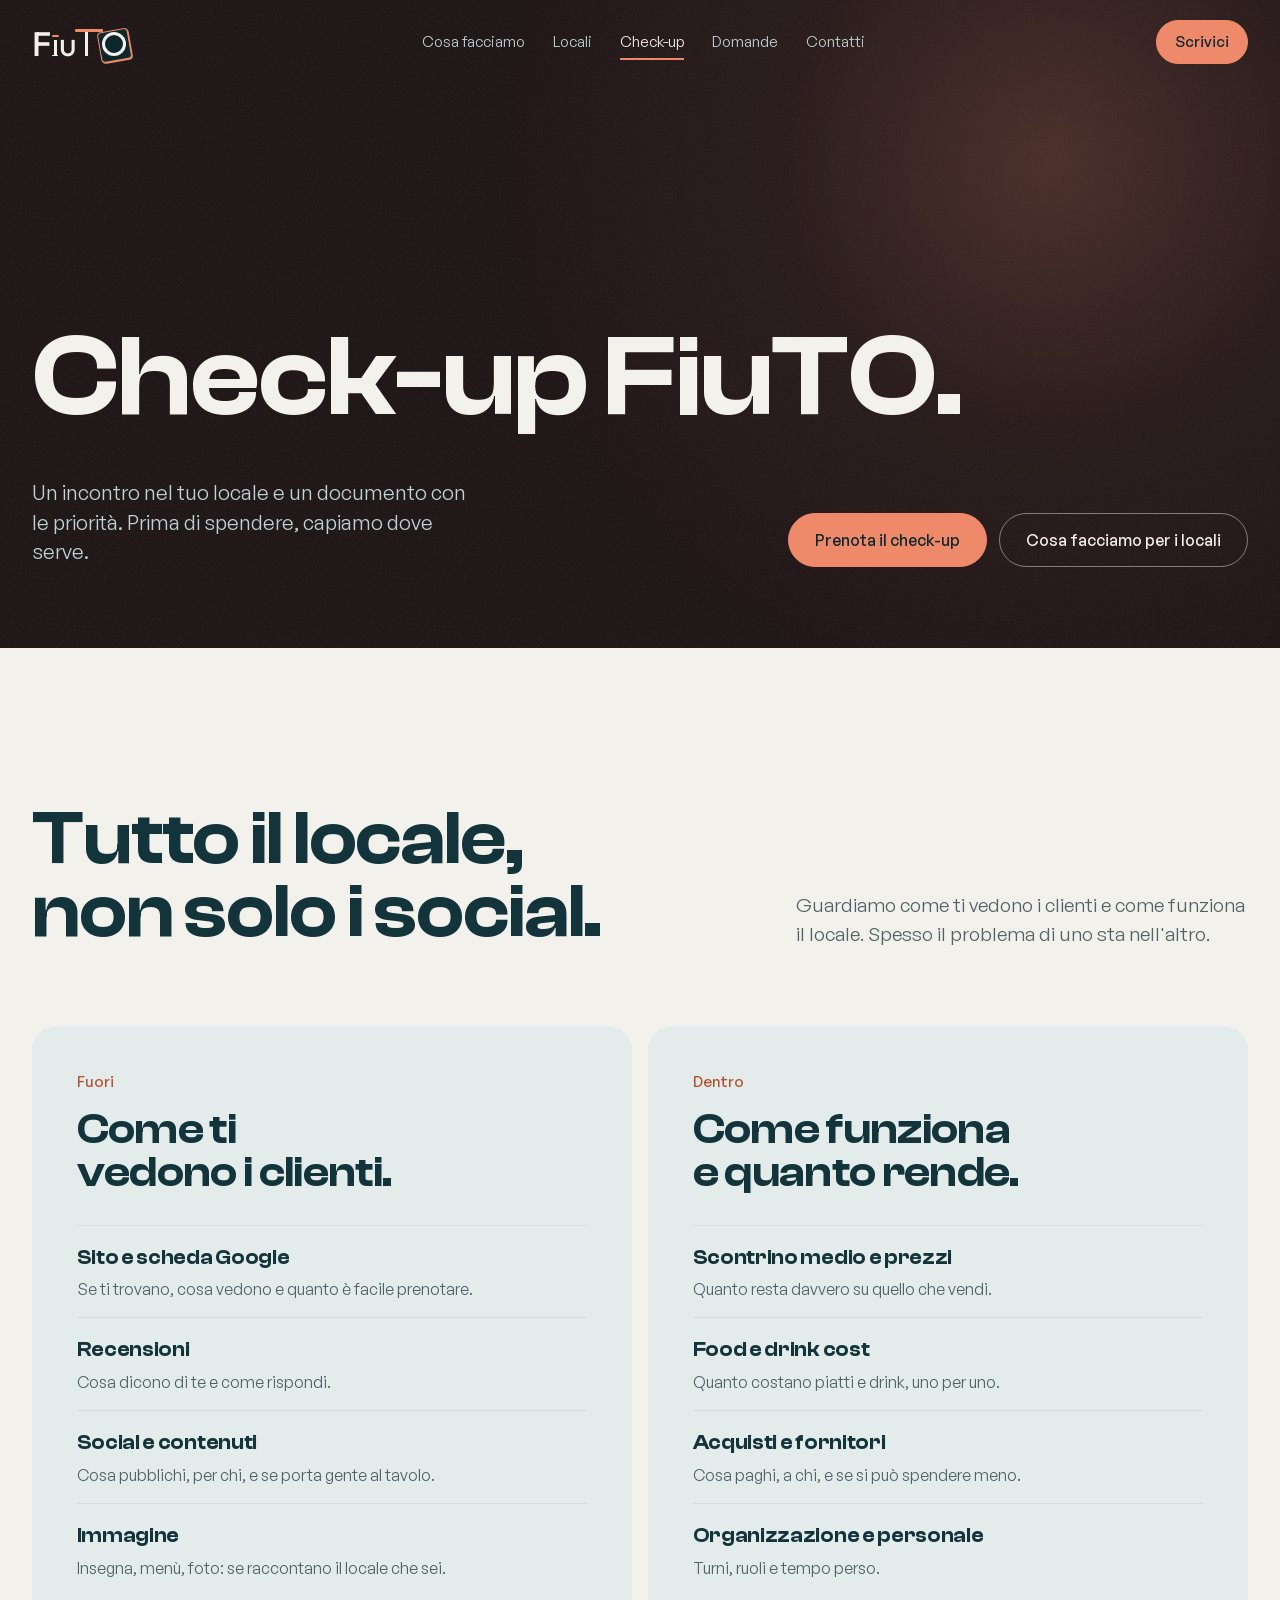
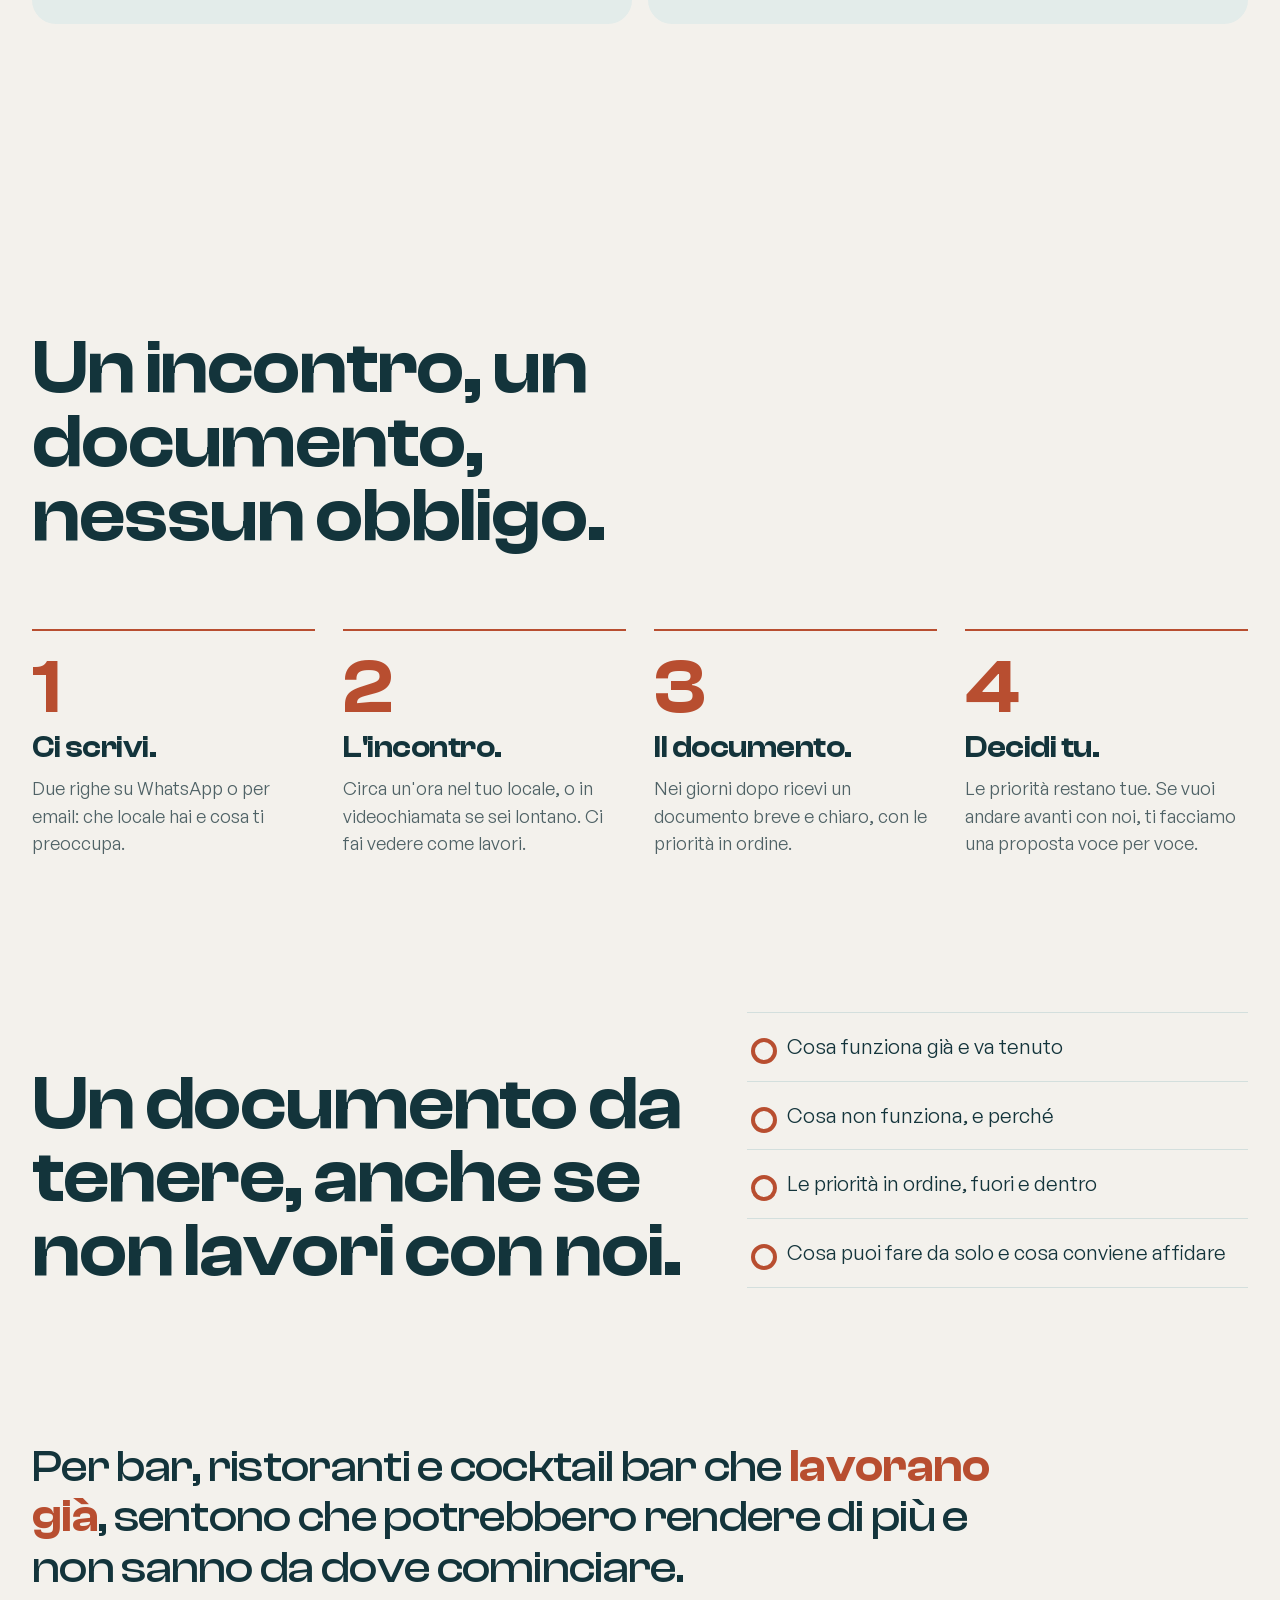
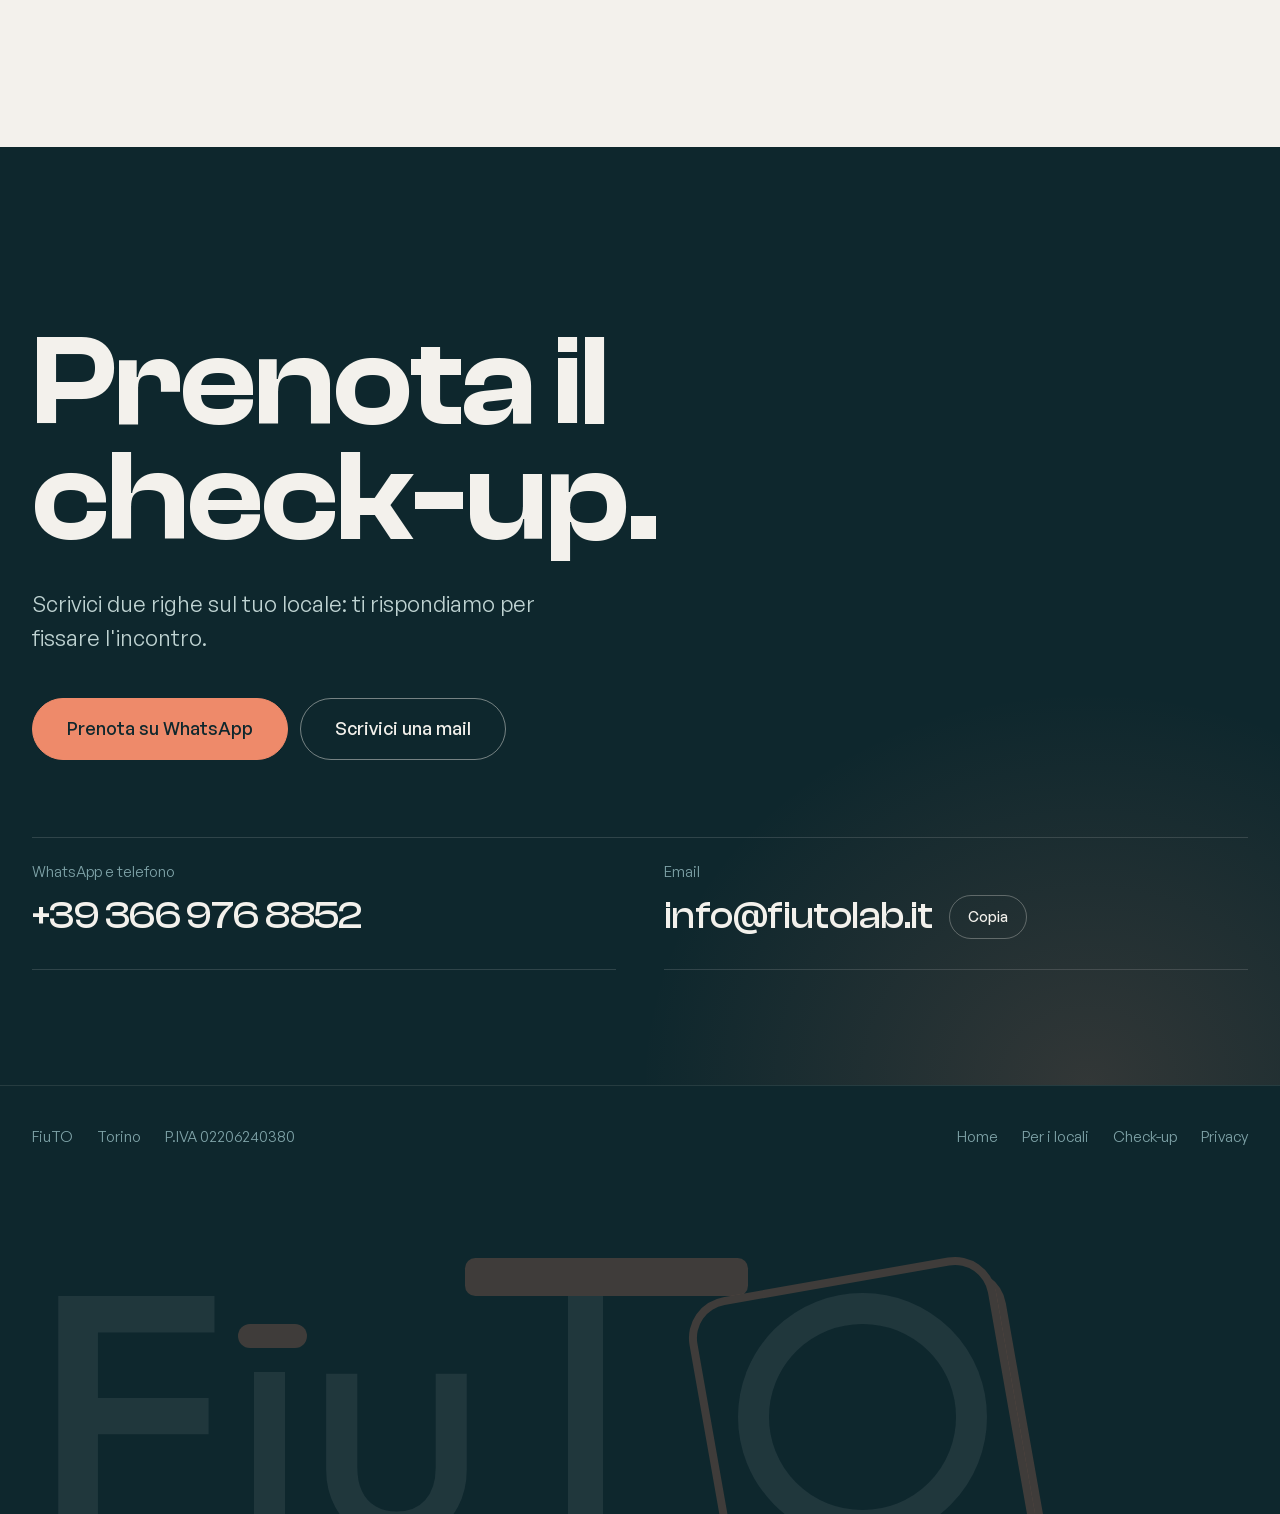
==== commit 3def767b: "Revisione home e locali: nuovi testi, tre frasi in colonna, pulsante email - nuovi titoli e testi di" ====
--- a/check-up/index.html
+++ b/check-up/index.html
@@ -153,6 +153,7 @@
     <p class="closing-sub">Scrivici due righe sul tuo locale: ti rispondiamo per fissare l'incontro.</p>
     <div class="actions">
       <a class="btn btn-coral btn-lg" href="https://wa.me/393669768852?text=Ciao%20FiuTO%2C%20vorrei%20il%20check-up%20per%20il%20mio%20locale%3A%20" target="_blank" rel="noopener" data-magnetic data-goatcounter-click="WhatsApp · check-up · chiusura">Prenota su WhatsApp</a>
+      <a class="btn btn-ghost btn-lg" href="mailto:info@fiutolab.it?subject=Analisi%20del%20mio%20sito&amp;body=Ciao%20FiuTO%2C%20la%20mia%20attivit%C3%A0%20%C3%A8%E2%80%A6%20%2F%20il%20mio%20sito%20%C3%A8%E2%80%A6" data-magnetic data-goatcounter-click="Email · check-up · chiusura pulsante">Scrivici una mail</a>
     </div>
     <ul class="contact-list">
       <li><span class="k">WhatsApp e telefono</span><a href="tel:+393669768852" data-goatcounter-click="Telefono · check-up · chiusura">+39 366 976 8852</a></li>
--- a/style.css
+++ b/style.css
@@ -275,7 +275,7 @@
    ========================================================== */
 .section { padding-block: clamp(88px, 12vw, 168px); }
 .section-head { display: grid; gap: 20px 64px; margin-bottom: clamp(48px, 6vw, 88px); }
-@media (min-width: 900px) { .section-head { grid-template-columns: minmax(0, 1.55fr) minmax(0, 1fr); align-items: end; } }
+@media (min-width: 900px) { .section-head:not(.stack) { grid-template-columns: minmax(0, 1.55fr) minmax(0, 1fr); align-items: end; } }
 .h2 { font-size: clamp(38px, 6vw, 92px); line-height: .96; letter-spacing: var(--display-track); }
 .lead { max-width: 42ch; font-size: clamp(18px, 1.5vw, 21px); line-height: 1.5; color: var(--muted); }
 
@@ -287,10 +287,10 @@
 /* ---------- Cosa cambia: tre frasi che si accendono scorrendo ---------- */
 .changes-list { list-style: none; margin: 0; padding: 0; border-bottom: 1px solid var(--line); }
 .changes-list li { display: grid; gap: 10px 48px; padding-block: clamp(22px, 3vw, 40px); border-top: 1px solid var(--line); }
-@media (min-width: 900px) {
-  .changes-list li { grid-template-columns: minmax(0, 1.55fr) minmax(0, 1fr); align-items: end; }
-  .changes-list .big { white-space: nowrap; font-size: min(6.4vw, 124px); }
-}
+@media (min-width: 900px) { .changes-list li { grid-template-columns: minmax(0, 1.55fr) minmax(0, 1fr); align-items: end; } }
+/* le tre frasi: stessa grandezza, calcolata sulla più lunga ("Ti capiscono.") perché stia sempre nella sua colonna */
+.trio .big { display: block; min-width: 0; container-type: inline-size; }
+.trio .big-t { display: block; white-space: nowrap; font-size: min(124px, calc(100cqi / 6.5)); }
 .services { padding-top: clamp(24px, 4vw, 64px); }
 .changes-list .big { font-family: var(--display); font-weight: 600; font-size: clamp(46px, 8.4vw, 132px); line-height: .95; letter-spacing: var(--display-track); }
 .changes-list li:nth-child(3) .big { color: var(--accent); }
@@ -722,10 +722,6 @@
   .anim .cursor.hot { width: 64px; height: 64px; margin: -32px 0 0 -32px; background: rgba(238, 138, 106, .12); }
 }
 
-/* ---------- Segnaposto di lavoro (non va online) ---------- */
-.wip { padding-block: 120px 160px; color: var(--muted); }
-.wip p { max-width: 60ch; }
-
 /* ---------- Movimento ridotto: tutto fermo ---------- */
 @media (prefers-reduced-motion: reduce) {
   html { scroll-behavior: auto; }
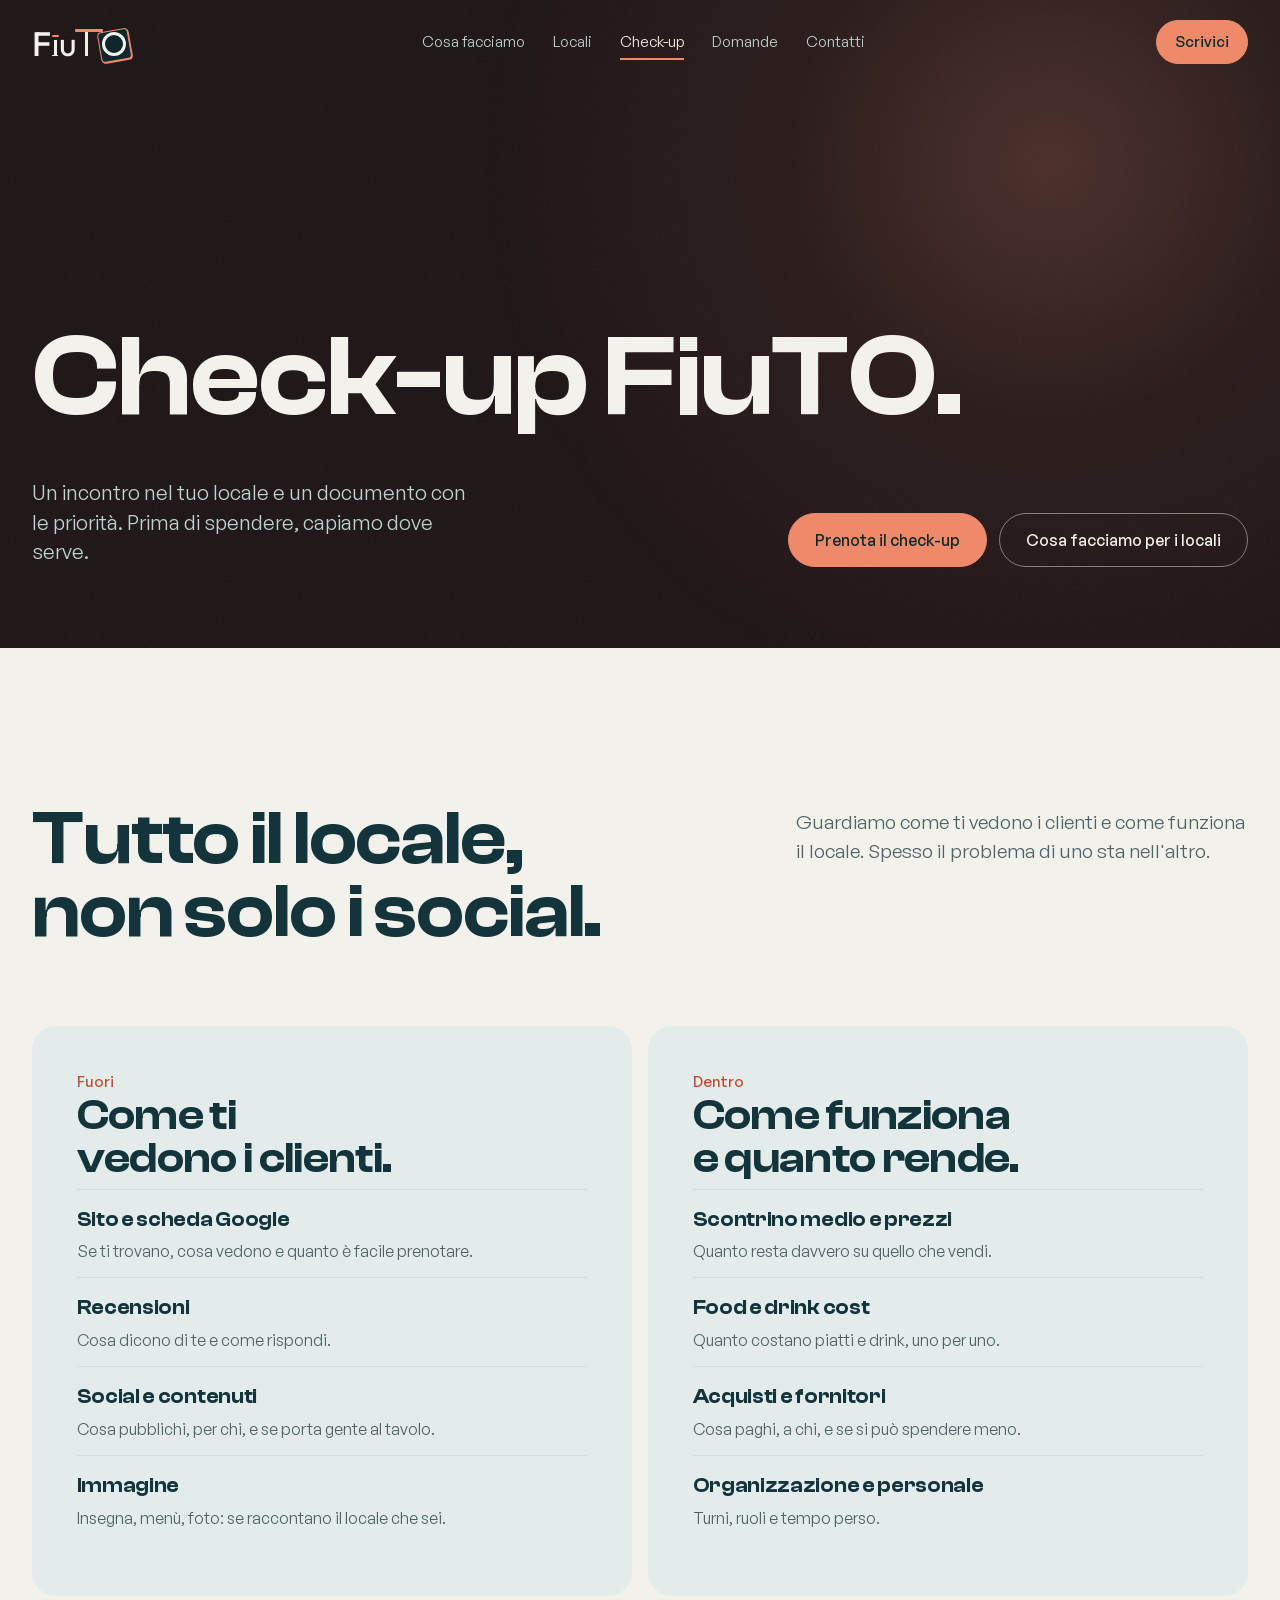
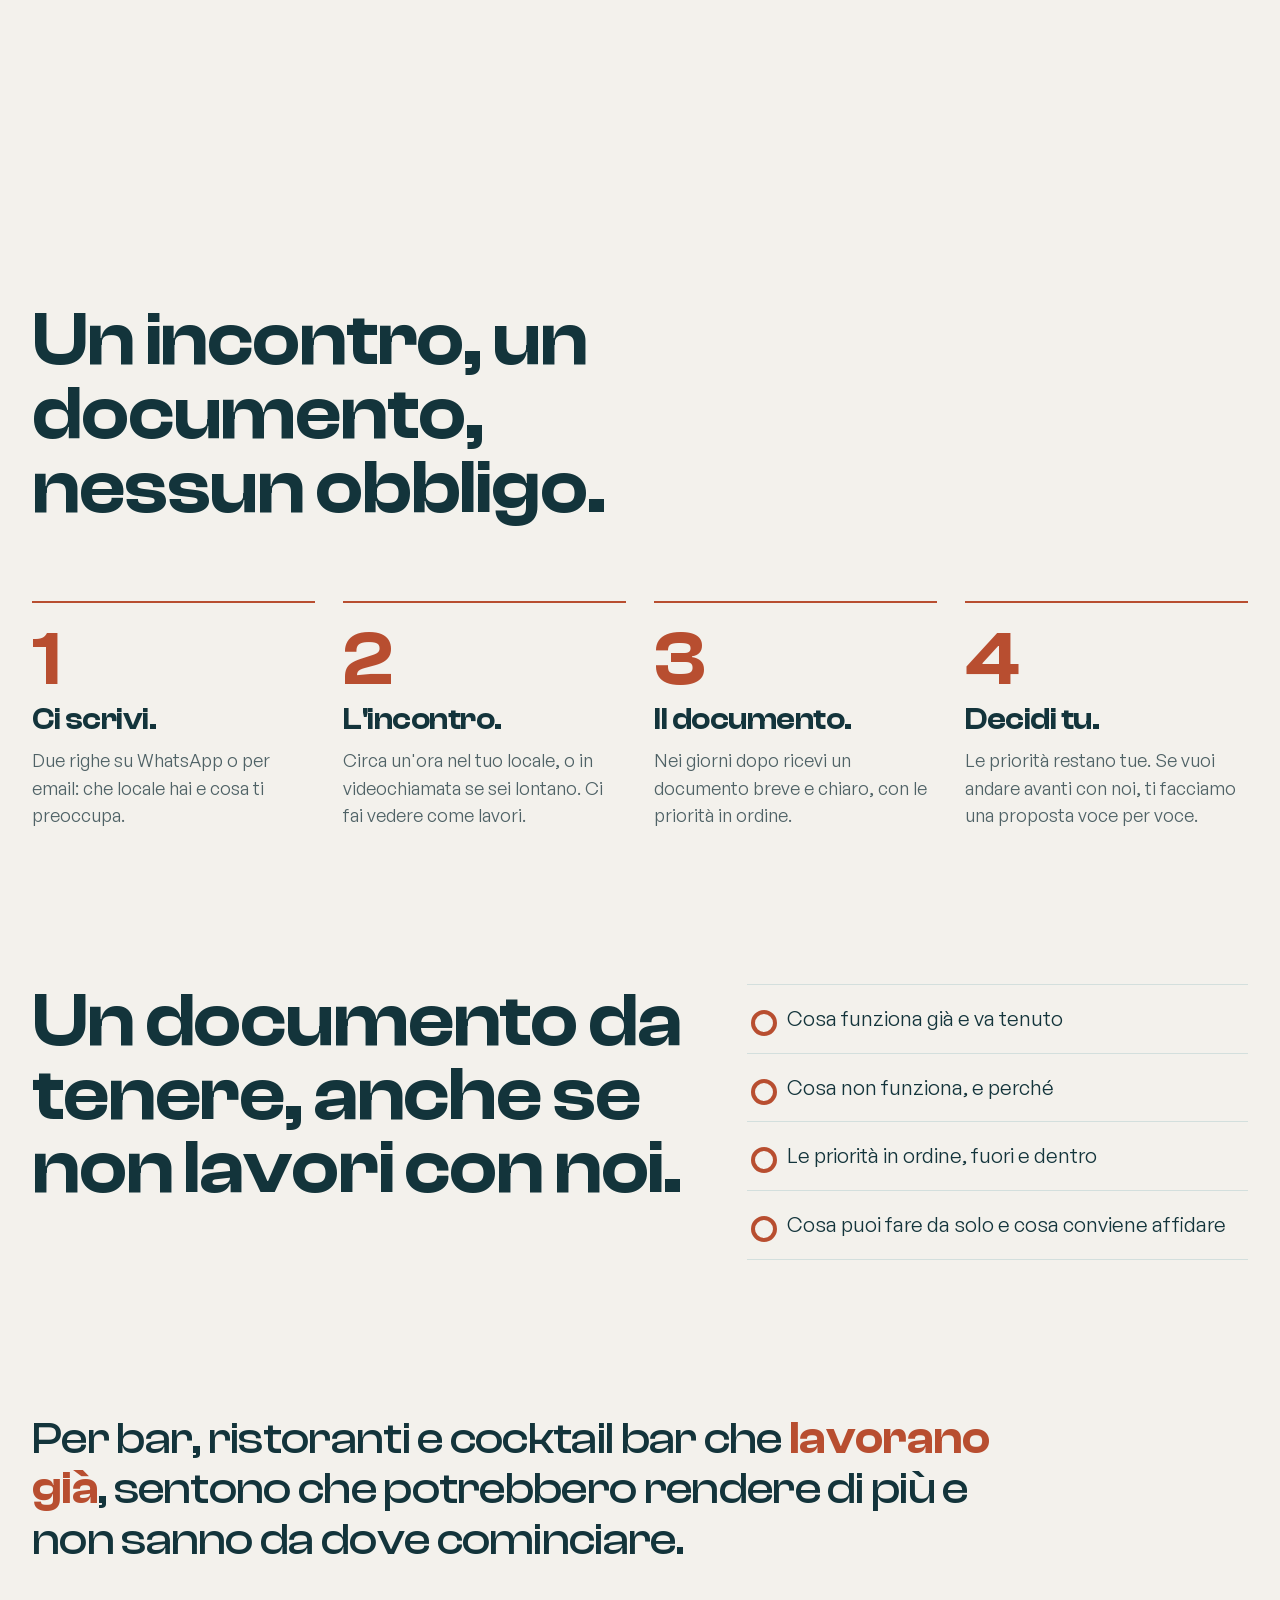
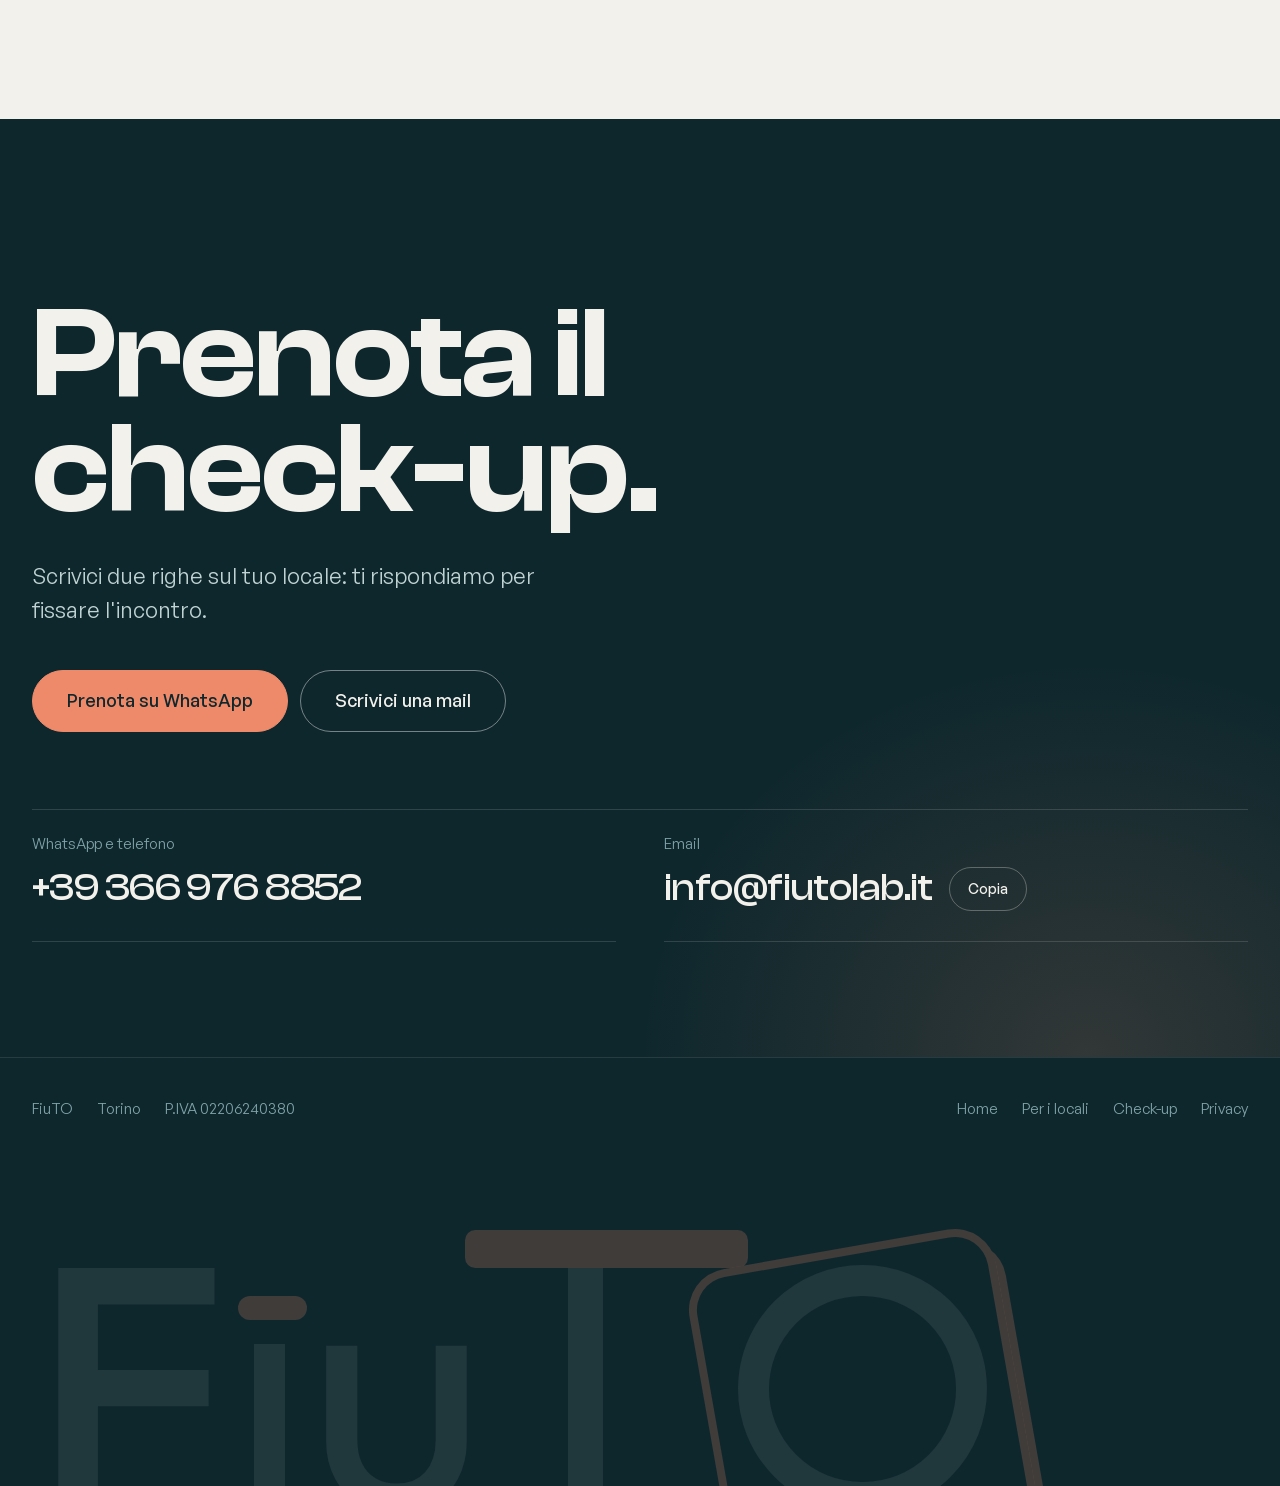
==== commit 1d65fe61: "Secondo giro di revisione - "Più clienti. Meno spiegazioni." senza sottotitolo, meno spazio sopra "T" ====
--- a/check-up/index.html
+++ b/check-up/index.html
@@ -96,20 +96,20 @@
         <p class="room-tag">Fuori</p>
         <h3>Come ti vedono i clienti.</h3>
         <dl class="svc-list">
-          <dt>Sito e scheda Google</dt><dd>Se ti trovano, cosa vedono e quanto è facile prenotare.</dd>
-          <dt>Recensioni</dt><dd>Cosa dicono di te e come rispondi.</dd>
-          <dt>Social e contenuti</dt><dd>Cosa pubblichi, per chi, e se porta gente al tavolo.</dd>
-          <dt>Immagine</dt><dd>Insegna, menù, foto: se raccontano il locale che sei.</dd>
+          <div><dt>Sito e scheda Google</dt><dd>Se ti trovano, cosa vedono e quanto è facile prenotare.</dd></div>
+          <div><dt>Recensioni</dt><dd>Cosa dicono di te e come rispondi.</dd></div>
+          <div><dt>Social e contenuti</dt><dd>Cosa pubblichi, per chi, e se porta gente al tavolo.</dd></div>
+          <div><dt>Immagine</dt><dd>Insegna, menù, foto: se raccontano il locale che sei.</dd></div>
         </dl>
       </div>
       <div class="room">
         <p class="room-tag">Dentro</p>
         <h3>Come funziona e quanto rende.</h3>
         <dl class="svc-list">
-          <dt>Scontrino medio e prezzi</dt><dd>Quanto resta davvero su quello che vendi.</dd>
-          <dt>Food e drink cost</dt><dd>Quanto costano piatti e drink, uno per uno.</dd>
-          <dt>Acquisti e fornitori</dt><dd>Cosa paghi, a chi, e se si può spendere meno.</dd>
-          <dt>Organizzazione e personale</dt><dd>Turni, ruoli e tempo perso.</dd>
+          <div><dt>Scontrino medio e prezzi</dt><dd>Quanto resta davvero su quello che vendi.</dd></div>
+          <div><dt>Food e drink cost</dt><dd>Quanto costano piatti e drink, uno per uno.</dd></div>
+          <div><dt>Acquisti e fornitori</dt><dd>Cosa paghi, a chi, e se si può spendere meno.</dd></div>
+          <div><dt>Organizzazione e personale</dt><dd>Turni, ruoli e tempo perso.</dd></div>
         </dl>
       </div>
     </div>
--- a/style.css
+++ b/style.css
@@ -275,7 +275,10 @@
    ========================================================== */
 .section { padding-block: clamp(88px, 12vw, 168px); }
 .section-head { display: grid; gap: 20px 64px; margin-bottom: clamp(48px, 6vw, 88px); }
-@media (min-width: 900px) { .section-head:not(.stack) { grid-template-columns: minmax(0, 1.55fr) minmax(0, 1fr); align-items: end; } }
+@media (min-width: 900px) { .section-head:not(.stack) { grid-template-columns: minmax(0, 1.55fr) minmax(0, 1fr); align-items: start; } }
+/* titolo a sinistra, testo a destra: il testo parte alla prima riga del titolo */
+@media (min-width: 900px) { .section-head:not(.stack) .lead, .night-head .lead, .feature-text { padding-top: .35em; } }
+.changes .section-head { margin-bottom: clamp(24px, 3vw, 40px); }
 .h2 { font-size: clamp(38px, 6vw, 92px); line-height: .96; letter-spacing: var(--display-track); }
 .lead { max-width: 42ch; font-size: clamp(18px, 1.5vw, 21px); line-height: 1.5; color: var(--muted); }
 
@@ -287,7 +290,7 @@
 /* ---------- Cosa cambia: tre frasi che si accendono scorrendo ---------- */
 .changes-list { list-style: none; margin: 0; padding: 0; border-bottom: 1px solid var(--line); }
 .changes-list li { display: grid; gap: 10px 48px; padding-block: clamp(22px, 3vw, 40px); border-top: 1px solid var(--line); }
-@media (min-width: 900px) { .changes-list li { grid-template-columns: minmax(0, 1.55fr) minmax(0, 1fr); align-items: end; } }
+@media (min-width: 900px) { .changes-list li { grid-template-columns: minmax(0, 1.55fr) minmax(0, 1fr); align-items: start; } .changes-list p { padding-top: .45em; } }
 /* le tre frasi: stessa grandezza, calcolata sulla più lunga ("Ti capiscono.") perché stia sempre nella sua colonna */
 .trio .big { display: block; min-width: 0; container-type: inline-size; }
 .trio .big-t { display: block; white-space: nowrap; font-size: min(124px, calc(100cqi / 6.5)); }
@@ -423,7 +426,7 @@
 .night.lit::before, html:not(.anim) .night::before { opacity: 1; }
 .night .lead { color: var(--on-dark-muted); }
 .night-head { display: grid; gap: 20px 64px; margin-bottom: clamp(40px, 5vw, 72px); }
-@media (min-width: 900px) { .night-head { grid-template-columns: minmax(0, 1.55fr) minmax(0, 1fr); align-items: end; } }
+@media (min-width: 900px) { .night-head { grid-template-columns: minmax(0, 1.55fr) minmax(0, 1fr); align-items: start; } }
 .neon-title { font-size: clamp(38px, 6.4vw, 104px); }
 .neon {
   display: inline-block; color: #FFC4AE;
@@ -452,10 +455,26 @@
 .room-in { border-color: rgba(238, 138, 106, .45); background: rgba(238, 138, 106, .07); box-shadow: inset 0 0 60px rgba(238, 138, 106, .08); }
 .room-tag { font-size: 15px; font-weight: 500; color: var(--coral); }
 .room h3 { font-size: clamp(28px, 3.4vw, 52px); line-height: 1; letter-spacing: var(--display-track); max-width: 14ch; }
-.room ul { list-style: none; margin: auto 0 0; padding: 18px 0 0; display: grid; gap: 0 32px; }
+.room ul { list-style: none; margin: 10px 0 0; padding: 0; display: grid; gap: 0 32px; }
 @media (min-width: 1000px) { .room ul { grid-template-columns: repeat(2, minmax(0, 1fr)); } }
 .room li { padding-block: 9px; border-top: 1px solid rgba(243, 241, 236, .12); font-size: clamp(17px, 1.4vw, 20px); }
 .door-knob, .door-hint { display: none; }
+
+/* schede affiancate: le voci si allineano riga per riga tra le due colonne */
+@media (min-width: 900px) {
+  .panels { grid-template-rows: repeat(7, auto); row-gap: 0; }
+  .panels .room { grid-row: span 7; display: grid; grid-template-rows: subgrid; row-gap: 0; }
+  .panels .svc-list { display: contents; }
+  .panels .room h3 { margin-bottom: 18px; }
+}
+@media (min-width: 720px) {
+  html:not(.anim) .door-frame { grid-template-rows: repeat(7, auto); row-gap: 0; }
+  html:not(.anim) .door { display: contents; }
+  html:not(.anim) .room-out { order: -1; }
+  html:not(.anim) .door-frame .room { grid-row: span 7; display: grid; grid-template-rows: subgrid; row-gap: 0; }
+  html:not(.anim) .door-frame .room ul { display: contents; }
+  html:not(.anim) .door-frame .room h3 { margin-bottom: 18px; }
+}
 
 /* con le animazioni: la porta si apre scorrendo */
 .anim .door-scroll { height: 230vh; }
@@ -662,18 +681,18 @@
 .panels { display: grid; gap: 16px; }
 @media (min-width: 900px) { .panels { grid-template-columns: repeat(2, minmax(0, 1fr)); } }
 .panels .room h3 { margin-bottom: 8px; }
-.svc-list { margin: auto 0 0; padding: 0; }
-.svc-list dt { padding-top: 16px; margin-top: 16px; border-top: 1px solid rgba(243, 241, 236, .12); font-family: var(--display); font-weight: 600; font-size: clamp(19px, 1.6vw, 23px); letter-spacing: var(--display-track); }
-.svc-list dt:first-child { margin-top: 8px; }
+.svc-list { margin: 10px 0 0; padding: 0; }
+.svc-list > div { padding-block: 14px; border-top: 1px solid rgba(243, 241, 236, .12); }
+.svc-list dt { font-family: var(--display); font-weight: 600; font-size: clamp(19px, 1.6vw, 23px); letter-spacing: var(--display-track); }
 .svc-list dd { margin: 4px 0 0; color: var(--on-dark-muted); font-size: 16px; line-height: 1.5; max-width: 44ch; }
 .panels-light .room { background: var(--surface); border-color: transparent; box-shadow: none; color: var(--fg); }
 .panels-light .room-tag { color: var(--accent); }
-.panels-light .svc-list dt { border-top-color: var(--line); }
+.panels-light .svc-list > div { border-top-color: var(--line); }
 .panels-light .svc-list dd { color: var(--muted); }
 
 /* blocco testo con titolo a sinistra */
 .feature { display: grid; gap: 24px 64px; }
-@media (min-width: 900px) { .feature { grid-template-columns: minmax(0, 1.3fr) minmax(0, 1fr); align-items: end; } }
+@media (min-width: 900px) { .feature { grid-template-columns: minmax(0, 1.3fr) minmax(0, 1fr); align-items: start; } }
 .feature-text { display: flex; flex-direction: column; gap: 16px; }
 .feature-text p:not(.lead) { color: var(--muted); max-width: 52ch; font-size: clamp(17px, 1.3vw, 19px); }
 .start-section { padding-top: 0; }
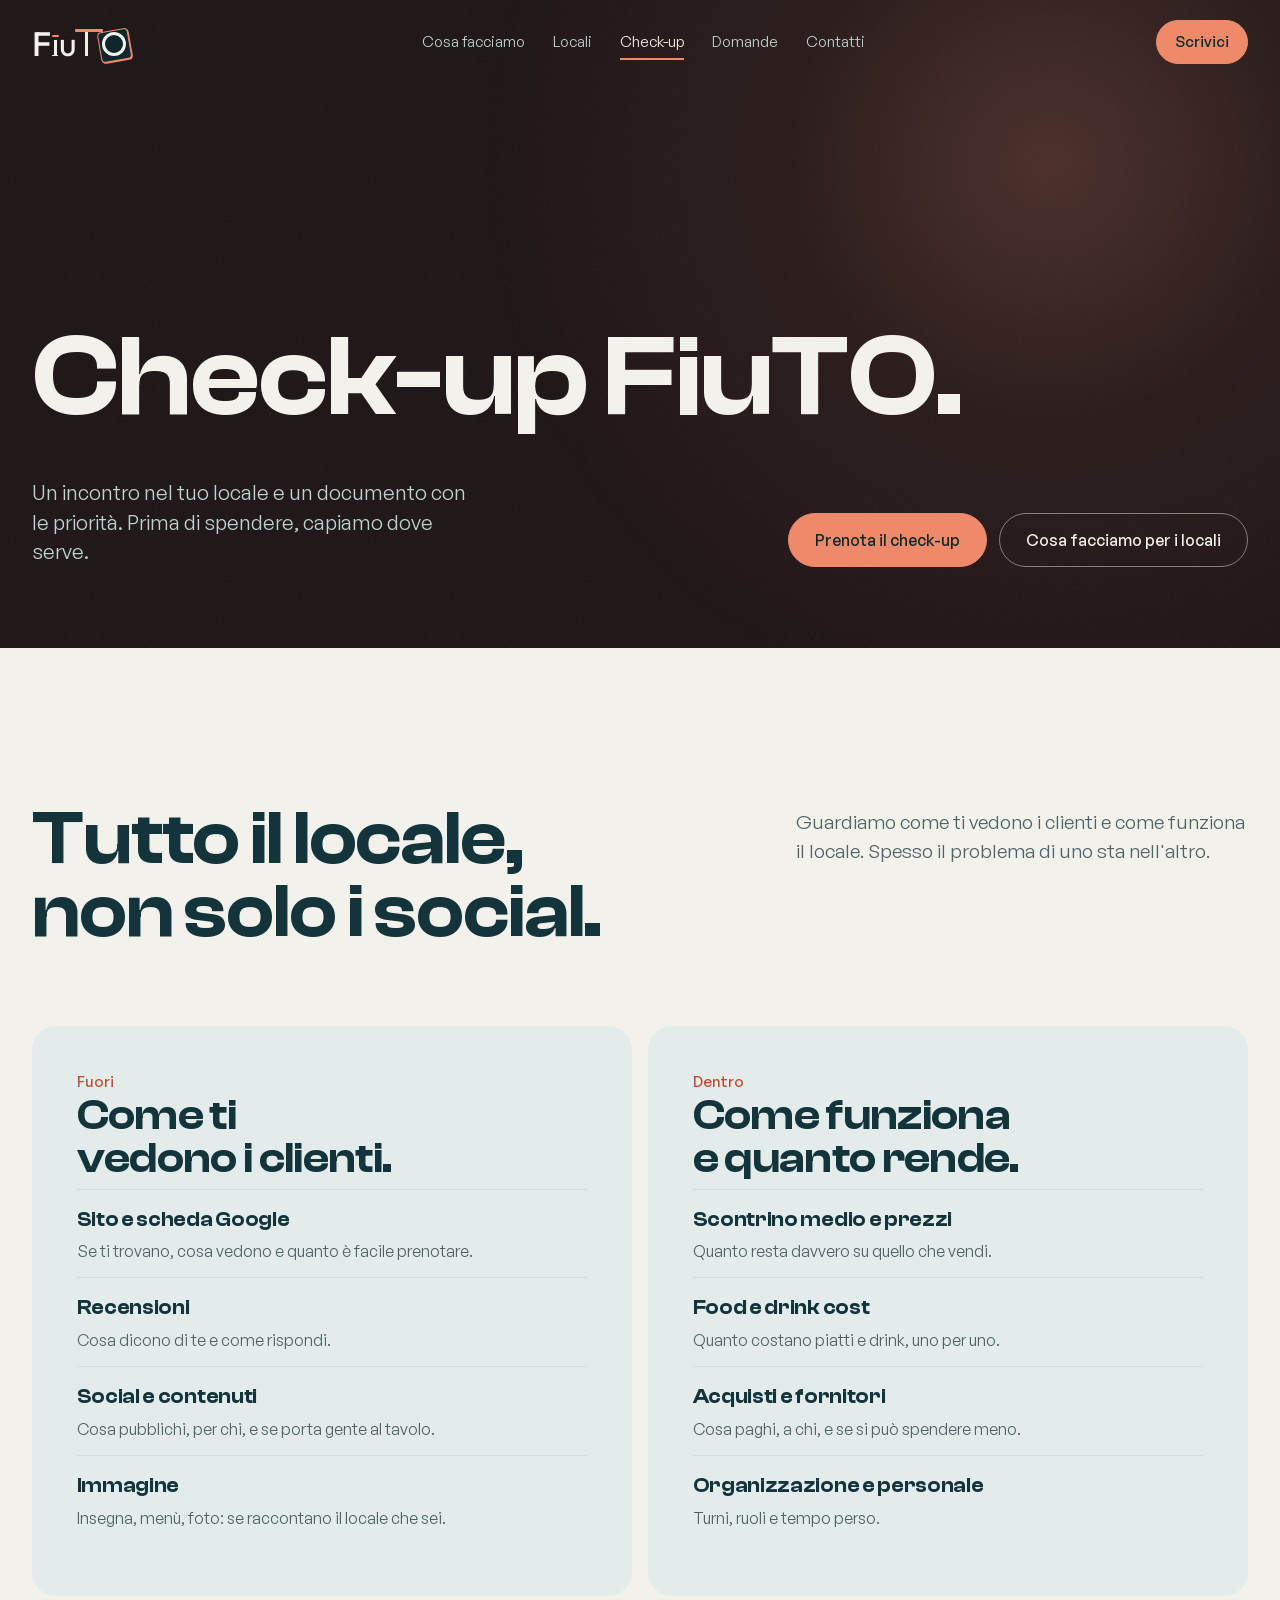
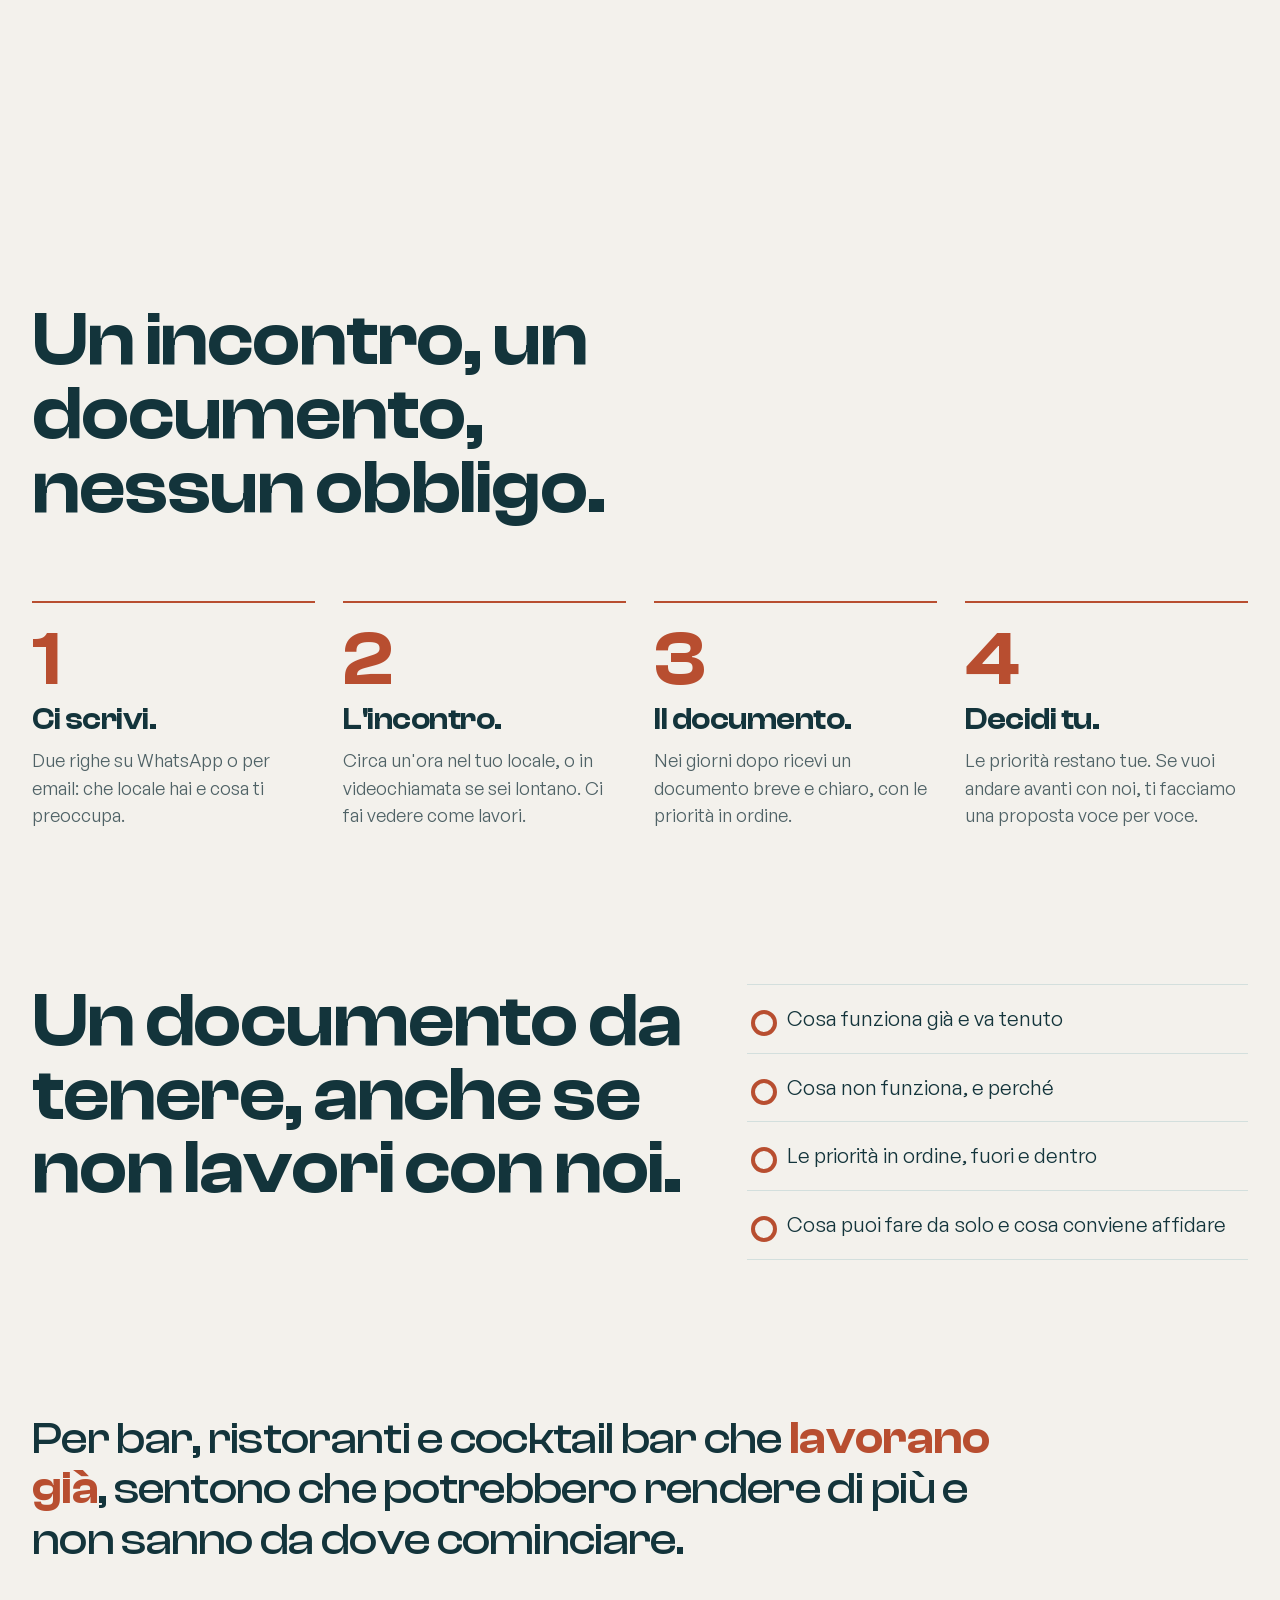
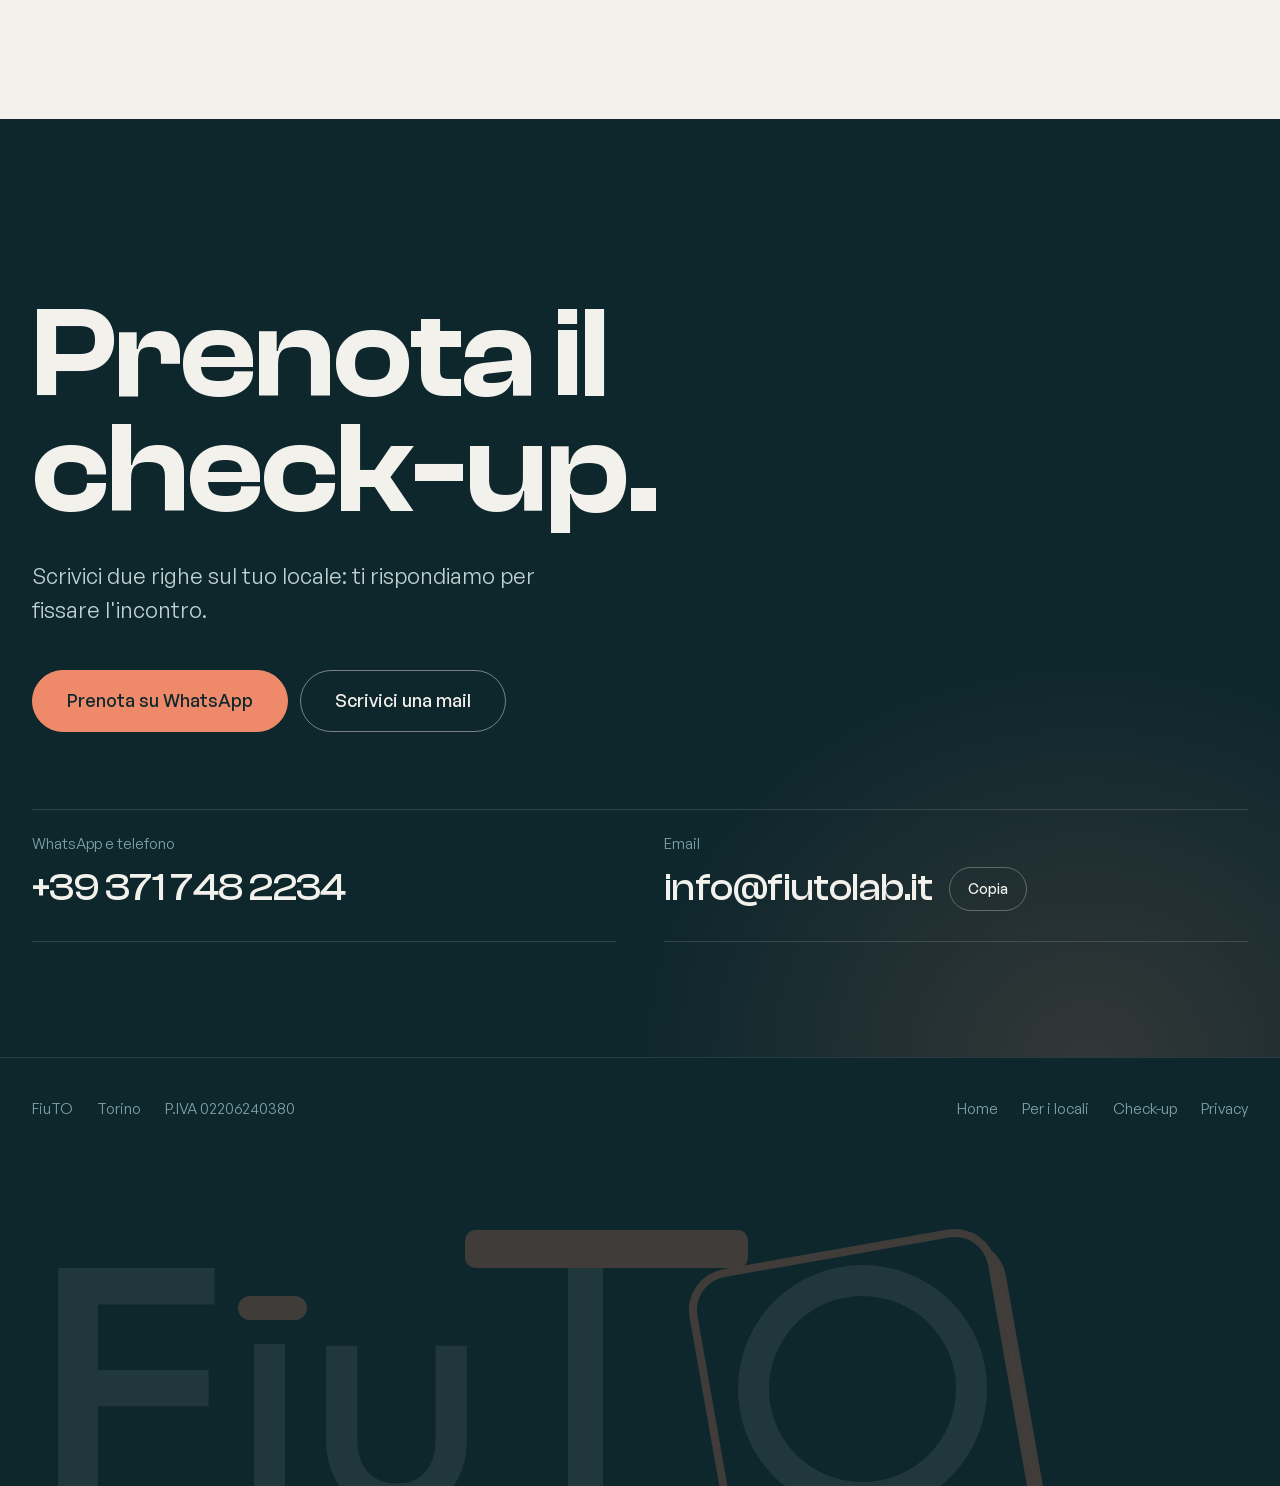
==== commit d1de24cc: "aggiorna numero whatsapp" ====
--- a/check-up/index.html
+++ b/check-up/index.html
@@ -49,7 +49,7 @@
       <a href="#contatti">Contatti</a>
     </nav>
     <div class="header-actions">
-      <a class="btn btn-coral btn-sm" href="https://wa.me/393669768852?text=Ciao%20FiuTO%2C%20vorrei%20il%20check-up%20per%20il%20mio%20locale%3A%20" target="_blank" rel="noopener" data-magnetic data-goatcounter-click="WhatsApp · check-up · testata">Scrivici</a>
+      <a class="btn btn-coral btn-sm" href="https://wa.me/393717482234?text=Ciao%20FiuTO%2C%20vorrei%20il%20check-up%20per%20il%20mio%20locale%3A%20" target="_blank" rel="noopener" data-magnetic data-goatcounter-click="WhatsApp · check-up · testata">Scrivici</a>
       <button class="menu-btn" type="button" aria-expanded="false" aria-controls="menu"><span class="menu-icon" aria-hidden="true"></span><span class="menu-label">Menu</span></button>
     </div>
   </div>
@@ -66,8 +66,8 @@
       <li style="--i:5"><a href="#contatti">Contatti</a></li>
     </ul>
     <ul class="menu-contacts" style="--i:6">
-      <li><a href="https://wa.me/393669768852?text=Ciao%20FiuTO%2C%20vorrei%20il%20check-up%20per%20il%20mio%20locale%3A%20" target="_blank" rel="noopener" data-goatcounter-click="WhatsApp · check-up · menu">WhatsApp</a></li>
-      <li><a href="tel:+393669768852" data-goatcounter-click="Telefono · check-up · menu">+39 366 976 8852</a></li>
+      <li><a href="https://wa.me/393717482234?text=Ciao%20FiuTO%2C%20vorrei%20il%20check-up%20per%20il%20mio%20locale%3A%20" target="_blank" rel="noopener" data-goatcounter-click="WhatsApp · check-up · menu">WhatsApp</a></li>
+      <li><a href="tel:+393717482234" data-goatcounter-click="Telefono · check-up · menu">+39 371 748 2234</a></li>
       <li><a href="mailto:info@fiutolab.it" data-goatcounter-click="Email · check-up · menu">info@fiutolab.it</a></li>
     </ul>
   </nav>
@@ -80,7 +80,7 @@
     <h1 class="hero-title" data-split>Check-up FiuTO.</h1>
     <div class="hero-foot">
       <p class="hero-sub fade" style="--i:5">Un incontro nel tuo locale e un documento con le priorità. Prima di spendere, capiamo dove serve.</p>
-      <div class="actions fade" style="--i:6"><a class="btn btn-coral" href="https://wa.me/393669768852?text=Ciao%20FiuTO%2C%20vorrei%20il%20check-up%20per%20il%20mio%20locale%3A%20" target="_blank" rel="noopener" data-magnetic data-goatcounter-click="Check-up · check-up · apertura">Prenota il check-up</a><a class="btn btn-ghost" href="/locali/" data-magnetic data-goatcounter-click="Pagina locali · check-up">Cosa facciamo per i locali</a></div>
+      <div class="actions fade" style="--i:6"><a class="btn btn-coral" href="https://wa.me/393717482234?text=Ciao%20FiuTO%2C%20vorrei%20il%20check-up%20per%20il%20mio%20locale%3A%20" target="_blank" rel="noopener" data-magnetic data-goatcounter-click="Check-up · check-up · apertura">Prenota il check-up</a><a class="btn btn-ghost" href="/locali/" data-magnetic data-goatcounter-click="Pagina locali · check-up">Cosa facciamo per i locali</a></div>
     </div>
   </div>
 </section>
@@ -152,11 +152,11 @@
     <h2 class="closing-title" data-split>Prenota il check-up.</h2>
     <p class="closing-sub">Scrivici due righe sul tuo locale: ti rispondiamo per fissare l'incontro.</p>
     <div class="actions">
-      <a class="btn btn-coral btn-lg" href="https://wa.me/393669768852?text=Ciao%20FiuTO%2C%20vorrei%20il%20check-up%20per%20il%20mio%20locale%3A%20" target="_blank" rel="noopener" data-magnetic data-goatcounter-click="WhatsApp · check-up · chiusura">Prenota su WhatsApp</a>
+      <a class="btn btn-coral btn-lg" href="https://wa.me/393717482234?text=Ciao%20FiuTO%2C%20vorrei%20il%20check-up%20per%20il%20mio%20locale%3A%20" target="_blank" rel="noopener" data-magnetic data-goatcounter-click="WhatsApp · check-up · chiusura">Prenota su WhatsApp</a>
       <a class="btn btn-ghost btn-lg" href="mailto:info@fiutolab.it?subject=Analisi%20del%20mio%20sito&amp;body=Ciao%20FiuTO%2C%20la%20mia%20attivit%C3%A0%20%C3%A8%E2%80%A6%20%2F%20il%20mio%20sito%20%C3%A8%E2%80%A6" data-magnetic data-goatcounter-click="Email · check-up · chiusura pulsante">Scrivici una mail</a>
     </div>
     <ul class="contact-list">
-      <li><span class="k">WhatsApp e telefono</span><a href="tel:+393669768852" data-goatcounter-click="Telefono · check-up · chiusura">+39 366 976 8852</a></li>
+      <li><span class="k">WhatsApp e telefono</span><a href="tel:+393717482234" data-goatcounter-click="Telefono · check-up · chiusura">+39 371 748 2234</a></li>
       <li><span class="k">Email</span><span class="v"><a href="mailto:info@fiutolab.it" data-goatcounter-click="Email · check-up · chiusura">info@fiutolab.it</a><button class="copy" type="button" data-copy="info@fiutolab.it" data-goatcounter-click="Copia email · check-up">Copia</button></span></li>
     </ul>
   </div>
@@ -173,6 +173,6 @@
   </div>
 </footer>
 
-<a class="wa-float" id="wa-float" href="https://wa.me/393669768852?text=Ciao%20FiuTO%2C%20vorrei%20il%20check-up%20per%20il%20mio%20locale%3A%20" target="_blank" rel="noopener" data-goatcounter-click="WhatsApp · check-up · pulsante fisso"><svg viewBox="0 0 24 24" fill="none" stroke="currentColor" stroke-width="1.8" stroke-linecap="round" stroke-linejoin="round" aria-hidden="true"><path d="M20.5 11.6a8.4 8.4 0 0 1-12.4 7.4L3.5 20.5l1.5-4.4a8.4 8.4 0 1 1 15.5-4.5z"/><path d="M9 8.6c.2-.4.5-.5.8-.5h.5l1 2.2-.6.8a5.6 5.6 0 0 0 2.5 2.5l.8-.6 2.2 1v.5c0 .3-.1.6-.5.8-1.6.9-6.6-2.5-6.7-6.7z"/></svg>Scrivici</a>
+<a class="wa-float" id="wa-float" href="https://wa.me/393717482234?text=Ciao%20FiuTO%2C%20vorrei%20il%20check-up%20per%20il%20mio%20locale%3A%20" target="_blank" rel="noopener" data-goatcounter-click="WhatsApp · check-up · pulsante fisso"><svg viewBox="0 0 24 24" fill="none" stroke="currentColor" stroke-width="1.8" stroke-linecap="round" stroke-linejoin="round" aria-hidden="true"><path d="M20.5 11.6a8.4 8.4 0 0 1-12.4 7.4L3.5 20.5l1.5-4.4a8.4 8.4 0 1 1 15.5-4.5z"/><path d="M9 8.6c.2-.4.5-.5.8-.5h.5l1 2.2-.6.8a5.6 5.6 0 0 0 2.5 2.5l.8-.6 2.2 1v.5c0 .3-.1.6-.5.8-1.6.9-6.6-2.5-6.7-6.7z"/></svg>Scrivici</a>
 </body>
 </html>
